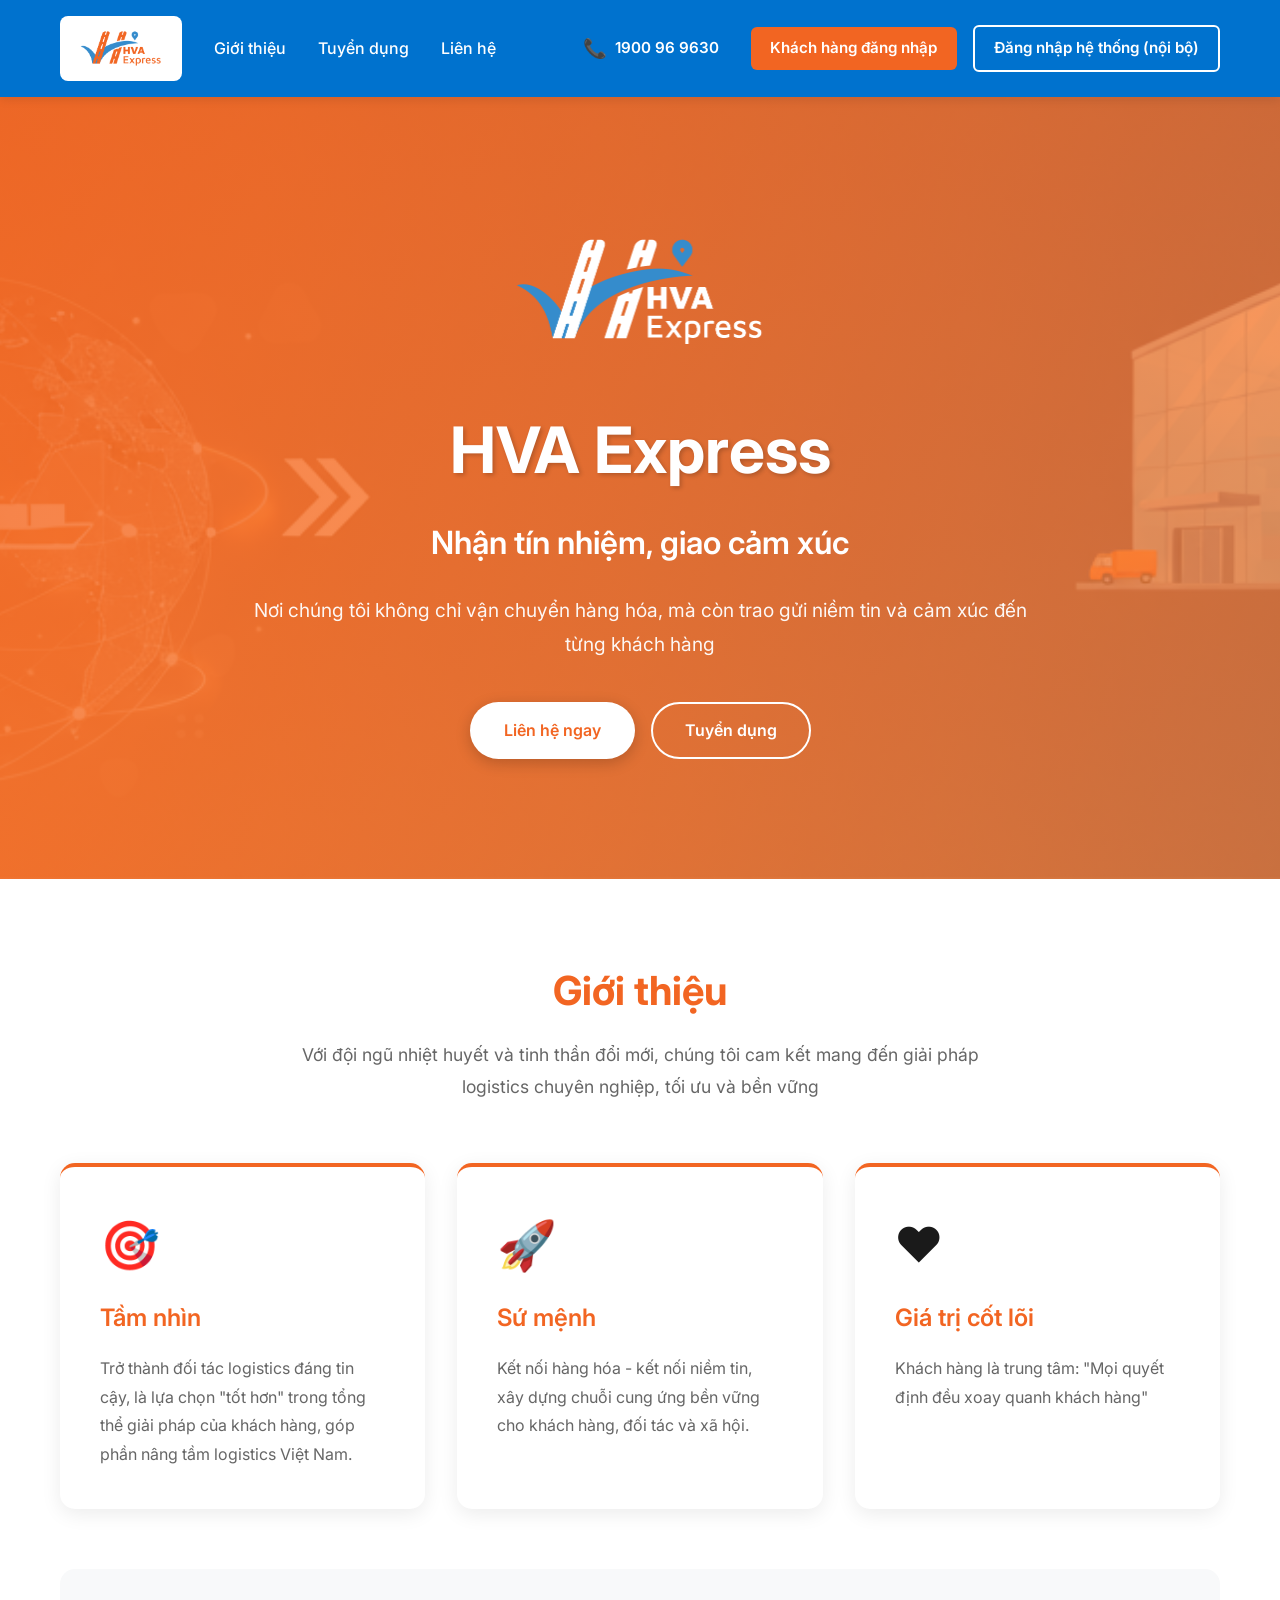
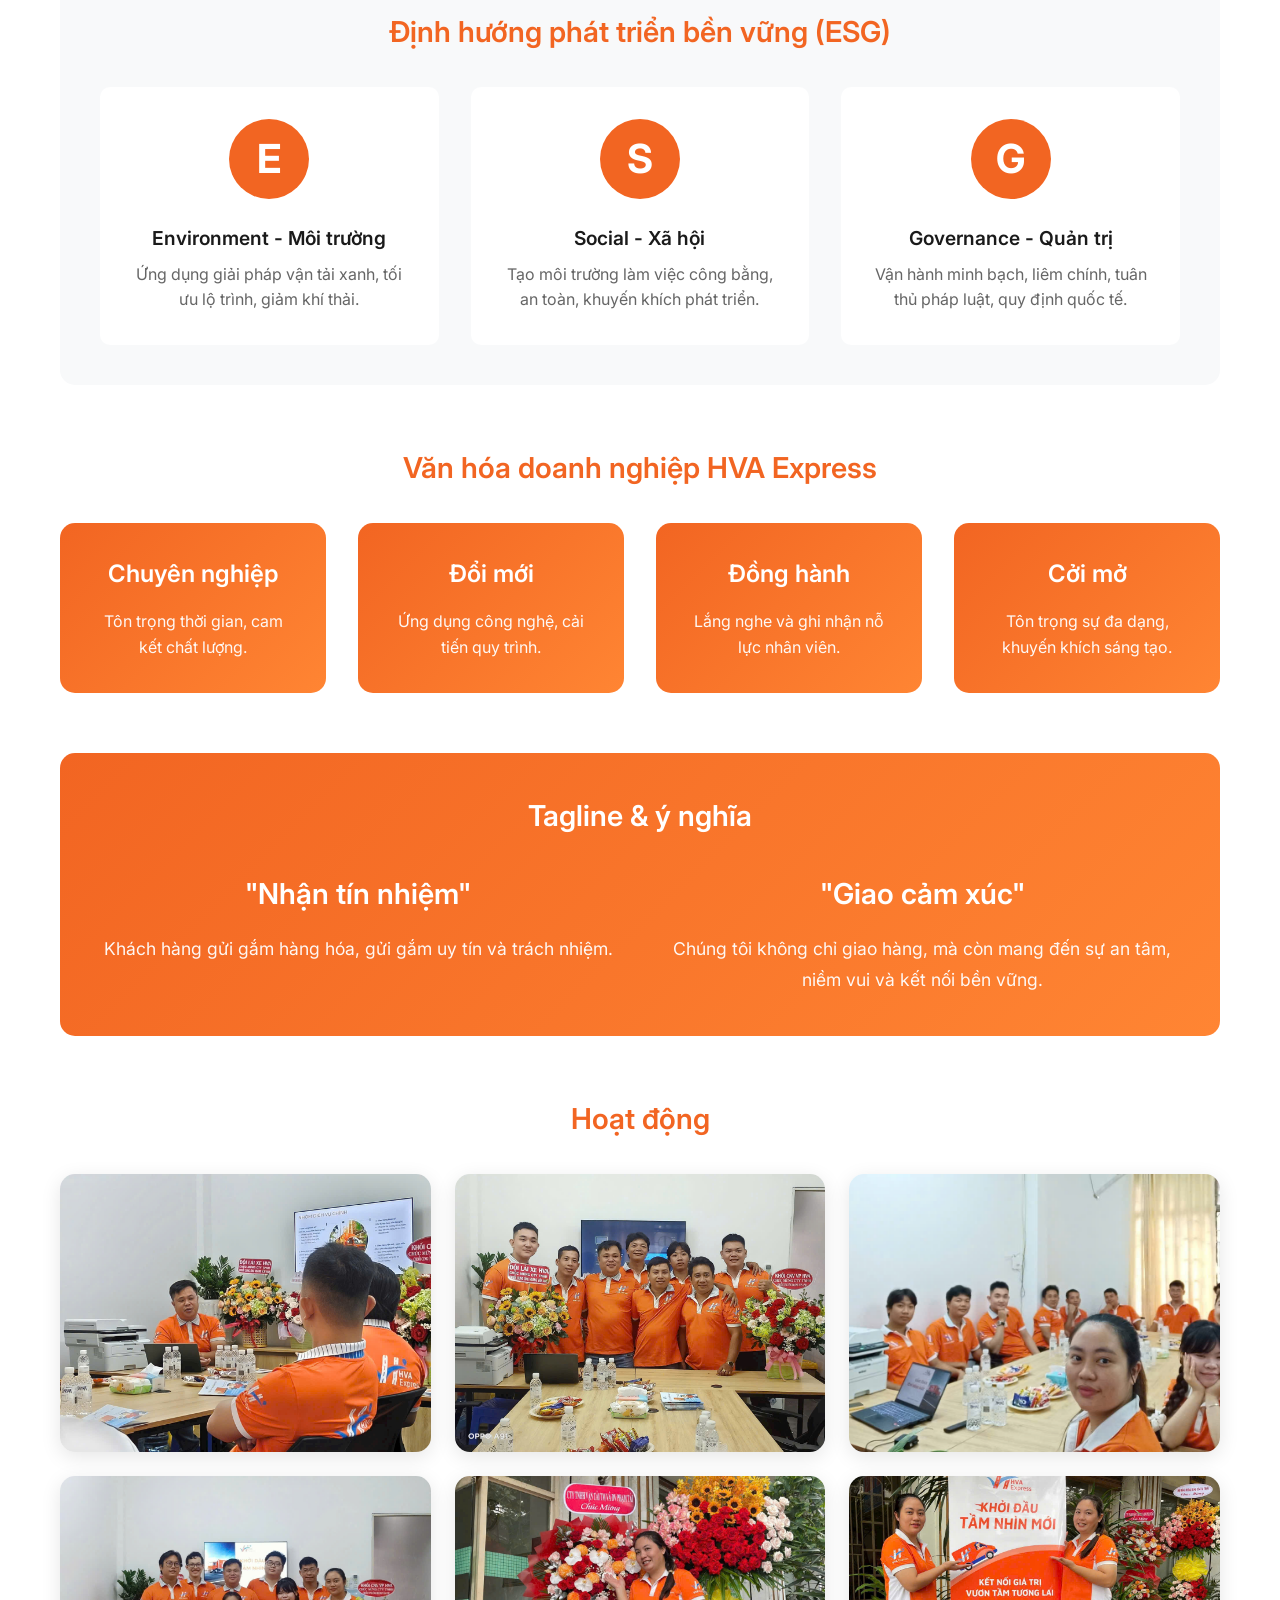
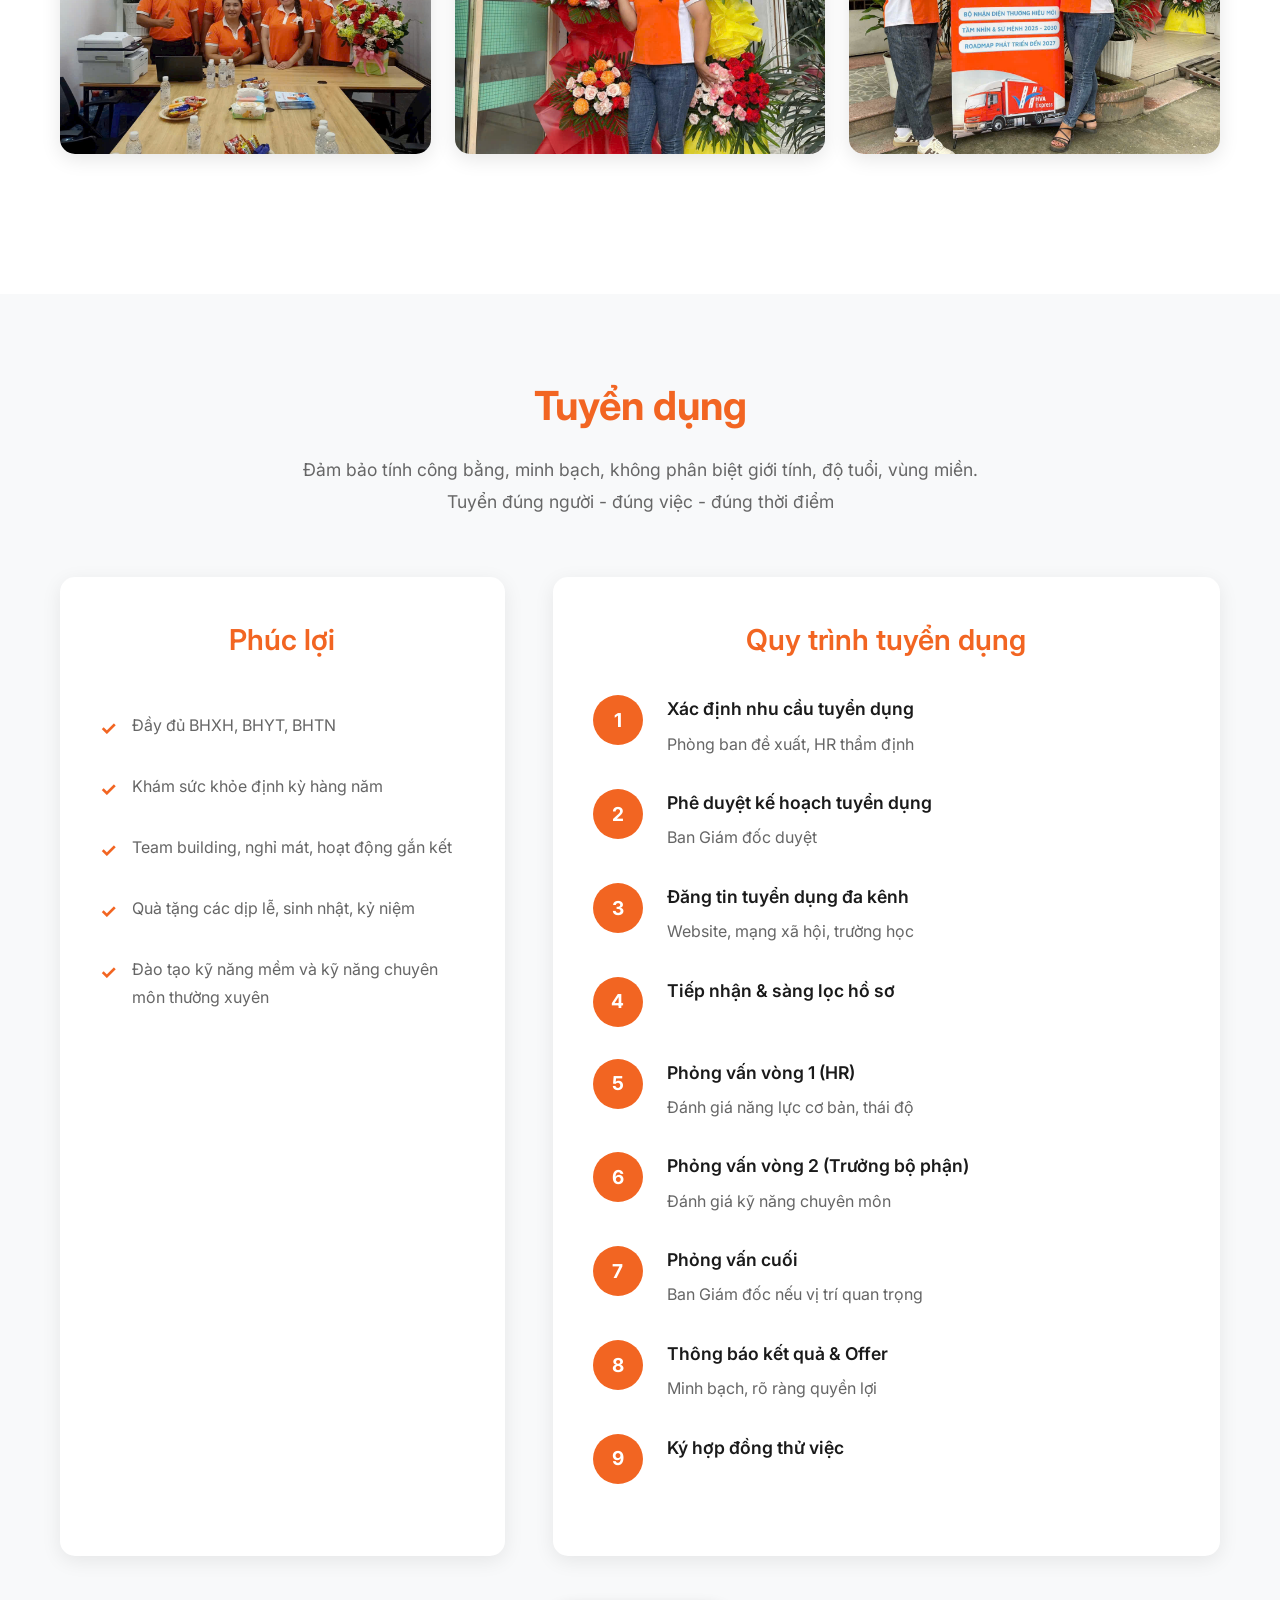
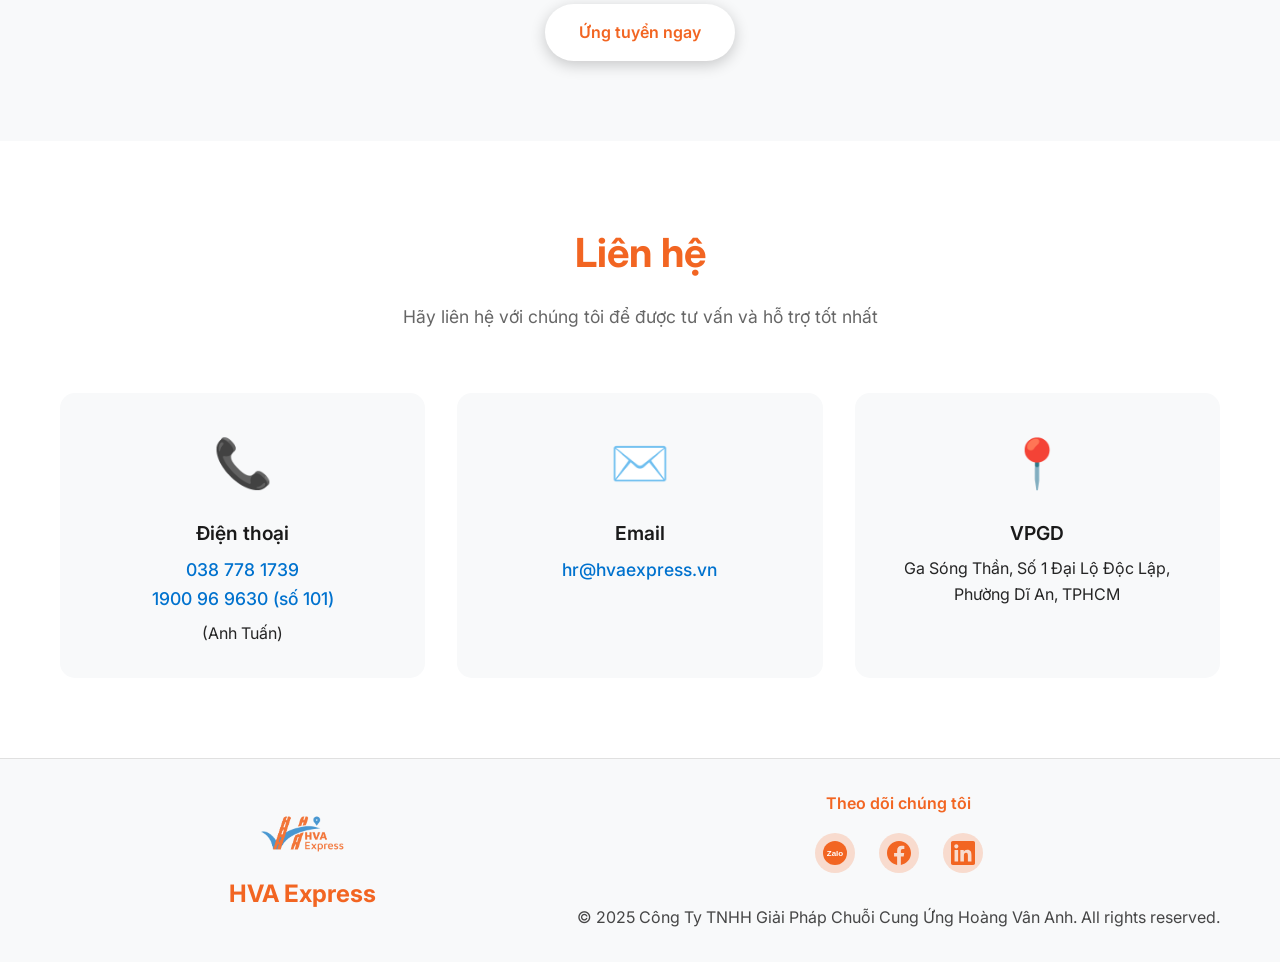
==== index.html @ db5b8dc3 "update" ====
<!doctype html>
<html lang="vi">
  <head>
    <meta charset="UTF-8" />
    <meta name="viewport" content="width=device-width, initial-scale=1.0" />
    <title>HVA Express - Nhận tín nhiệm, giao cảm xúc</title>
    <link rel="stylesheet" href="styles.css" />
    <link rel="preconnect" href="https://fonts.googleapis.com" />
    <link rel="preconnect" href="https://fonts.gstatic.com" crossorigin />
    <link
      href="https://fonts.googleapis.com/css2?family=Inter:wght@300;400;500;600;700&display=swap"
      rel="stylesheet"
    />
    <link rel="icon" href="favicon.ico" type="image/x-icon" />
  </head>
  <body>
    <!-- Navigation -->
    <nav class="navbar">
      <div class="container">
        <div class="nav-content">
          <div class="logo">
            <a href="#">
              <img src="logo.png" alt="HVA Express Logo" class="logo-img" />
            </a>
          </div>
          <ul class="nav-menu" id="navMenu">
            <li>
              <a href="#gioi-thieu" data-i18n="nav.introduction">Giới thiệu</a>
            </li>
            <li>
              <a href="#tuyen-dung" data-i18n="nav.recruitment">Tuyển dụng</a>
            </li>
            <li><a href="#lien-he" data-i18n="nav.contact">Liên hệ</a></li>
            <li class="nav-auth-divider"></li>
            <li class="nav-auth-item">
              <a
                href="https://kh.hoangvananh.vn/index_vl.php"
                class="nav-btn-login customer-login"
                target="_blank"
              >
                Khách hàng đăng nhập
              </a>
            </li>
            <li class="nav-auth-item">
              <a
                href="https://quanly.hoangvananh.vn/index_vl.php"
                class="nav-btn-login system-login"
                target="_blank"
              >
                Đăng nhập hệ thống (nội bộ)
              </a>
            </li>
          </ul>
          <div class="language-switcher">
            <button class="lang-btn" id="langBtn" aria-label="Language">
              <span class="lang-icon" id="langIcon">🇻🇳</span>
              <span class="lang-text" data-i18n="lang.current">VI</span>
            </button>
          </div>
          <div class="hotline-info">
            <span class="hotline-icon">📞</span>
            <a href="tel:1900969630" class="hotline-number">1900 96 9630</a>
          </div>
          <div class="auth-buttons">
            <a
              href="https://kh.hoangvananh.vn/index_vl.php"
              class="btn-login customer-login"
              target="_blank"
            >
              Khách hàng đăng nhập
            </a>
            <a
              href="https://quanly.hoangvananh.vn/index_vl.php"
              class="btn-login system-login"
              target="_blank"
            >
              Đăng nhập hệ thống (nội bộ)
            </a>
          </div>
          <button class="menu-toggle" id="menuToggle" aria-label="Toggle menu">
            <span></span>
            <span></span>
            <span></span>
          </button>
        </div>
      </div>
    </nav>

    <!-- Hero Section -->
    <section class="hero">
      <div class="container">
        <div class="hero-content">
          <div class="hero-logo">
            <img
              src="logo_white.png"
              alt="HVA Express Logo"
              class="hero-logo-img"
            />
          </div>
          <h1 class="hero-title" data-i18n="hero.title">HVA Express</h1>
          <p class="hero-tagline" data-i18n="hero.tagline">
            Nhận tín nhiệm, giao cảm xúc
          </p>
          <p class="hero-description" data-i18n="hero.description">
            Nơi chúng tôi không chỉ vận chuyển hàng hóa, mà còn trao gửi niềm
            tin và cảm xúc đến từng khách hàng
          </p>
          <div class="hero-cta">
            <a
              href="#lien-he"
              class="btn btn-primary"
              data-i18n="hero.ctaContact"
              >Liên hệ ngay</a
            >
            <a
              href="#tuyen-dung"
              class="btn btn-secondary"
              data-i18n="hero.ctaRecruitment"
              >Tuyển dụng</a
            >
          </div>
        </div>
      </div>
    </section>

    <!-- Introduction Section -->
    <section id="gioi-thieu" class="section intro-section">
      <div class="container">
        <div class="section-header">
          <h2 class="section-title" data-i18n="introduction.title">
            Giới thiệu
          </h2>
          <p class="section-subtitle" data-i18n="introduction.subtitle">
            Với đội ngũ nhiệt huyết và tinh thần đổi mới, chúng tôi cam kết mang
            đến giải pháp logistics chuyên nghiệp, tối ưu và bền vững
          </p>
        </div>

        <!-- Vision Mission Values -->
        <div class="cards-grid">
          <div class="card">
            <div class="card-icon">🎯</div>
            <h3 class="card-title" data-i18n="introduction.vision.title">
              Tầm nhìn
            </h3>
            <p class="card-text" data-i18n="introduction.vision.text">
              Trở thành đối tác logistics đáng tin cậy, là lựa chọn "tốt hơn"
              trong tổng thể giải pháp của khách hàng, góp phần nâng tầm
              logistics Việt Nam.
            </p>
          </div>
          <div class="card">
            <div class="card-icon">🚀</div>
            <h3 class="card-title" data-i18n="introduction.mission.title">
              Sứ mệnh
            </h3>
            <p class="card-text" data-i18n="introduction.mission.text">
              Kết nối hàng hóa - kết nối niềm tin, xây dựng chuỗi cung ứng bền
              vững cho khách hàng, đối tác và xã hội.
            </p>
          </div>
          <div class="card">
            <div class="card-icon">❤️</div>
            <h3 class="card-title" data-i18n="introduction.values.title">
              Giá trị cốt lõi
            </h3>
            <p class="card-text" data-i18n="introduction.values.text">
              Khách hàng là trung tâm: "Mọi quyết định đều xoay quanh khách
              hàng"
            </p>
          </div>
        </div>

        <!-- ESG Section -->
        <div class="esg-section">
          <h3 class="subsection-title" data-i18n="introduction.esg.title">
            Định hướng phát triển bền vững (ESG)
          </h3>
          <div class="esg-grid">
            <div class="esg-item">
              <div class="esg-letter">E</div>
              <h4 data-i18n="introduction.esg.environment.title">
                Environment - Môi trường
              </h4>
              <p data-i18n="introduction.esg.environment.text">
                Ứng dụng giải pháp vận tải xanh, tối ưu lộ trình, giảm khí thải.
              </p>
            </div>
            <div class="esg-item">
              <div class="esg-letter">S</div>
              <h4 data-i18n="introduction.esg.social.title">Social - Xã hội</h4>
              <p data-i18n="introduction.esg.social.text">
                Tạo môi trường làm việc công bằng, an toàn, khuyến khích phát
                triển.
              </p>
            </div>
            <div class="esg-item">
              <div class="esg-letter">G</div>
              <h4 data-i18n="introduction.esg.governance.title">
                Governance - Quản trị
              </h4>
              <p data-i18n="introduction.esg.governance.text">
                Vận hành minh bạch, liêm chính, tuân thủ pháp luật, quy định
                quốc tế.
              </p>
            </div>
          </div>
        </div>

        <!-- Corporate Culture -->
        <div class="culture-section">
          <h3 class="subsection-title" data-i18n="introduction.culture.title">
            Văn hóa doanh nghiệp HVA Express
          </h3>
          <div class="culture-grid">
            <div class="culture-item">
              <h4 data-i18n="introduction.culture.professional.title">
                Chuyên nghiệp
              </h4>
              <p data-i18n="introduction.culture.professional.text">
                Tôn trọng thời gian, cam kết chất lượng.
              </p>
            </div>
            <div class="culture-item">
              <h4 data-i18n="introduction.culture.innovation.title">Đổi mới</h4>
              <p data-i18n="introduction.culture.innovation.text">
                Ứng dụng công nghệ, cải tiến quy trình.
              </p>
            </div>
            <div class="culture-item">
              <h4 data-i18n="introduction.culture.partnership.title">
                Đồng hành
              </h4>
              <p data-i18n="introduction.culture.partnership.text">
                Lắng nghe và ghi nhận nỗ lực nhân viên.
              </p>
            </div>
            <div class="culture-item">
              <h4 data-i18n="introduction.culture.openness.title">Cởi mở</h4>
              <p data-i18n="introduction.culture.openness.text">
                Tôn trọng sự đa dạng, khuyến khích sáng tạo.
              </p>
            </div>
          </div>
        </div>

        <!-- Tagline Meaning -->
        <div class="tagline-section">
          <h3 class="subsection-title" data-i18n="introduction.tagline.title">
            Tagline & ý nghĩa
          </h3>
          <div class="tagline-content">
            <div class="tagline-item">
              <h4 data-i18n="introduction.tagline.trust.heading">
                "Nhận tín nhiệm"
              </h4>
              <p data-i18n="introduction.tagline.trust.text">
                Khách hàng gửi gắm hàng hóa, gửi gắm uy tín và trách nhiệm.
              </p>
            </div>
            <div class="tagline-item">
              <h4 data-i18n="introduction.tagline.emotion.heading">
                "Giao cảm xúc"
              </h4>
              <p data-i18n="introduction.tagline.emotion.text">
                Chúng tôi không chỉ giao hàng, mà còn mang đến sự an tâm, niềm
                vui và kết nối bền vững.
              </p>
            </div>
          </div>
        </div>

        <!-- Gallery Section -->
        <div class="gallery-section">
          <h3 class="subsection-title" data-i18n="introduction.gallery.title">
            Hoạt động
          </h3>
          <div class="gallery-grid">
            <div class="gallery-item">
              <img
                src="gal/1.jpg"
                alt="HVA Express Gallery 1"
                class="gallery-img"
              />
              <div class="gallery-overlay">
                <!-- <p>Hoạt động vận chuyển</p> -->
              </div>
            </div>
            <div class="gallery-item">
              <img
                src="gal/2.jpg"
                alt="HVA Express Gallery 2"
                class="gallery-img"
              />
              <div class="gallery-overlay">
                <!-- <p>Đội ngũ chuyên nghiệp</p> -->
              </div>
            </div>
            <div class="gallery-item">
              <img
                src="gal/3.jpg"
                alt="HVA Express Gallery 3"
                class="gallery-img"
              />
              <div class="gallery-overlay">
                <!-- <p>Kho bãi hiện đại</p> -->
              </div>
            </div>
            <div class="gallery-item">
              <img
                src="gal/4.jpg"
                alt="HVA Express Gallery 4"
                class="gallery-img"
              />
              <div class="gallery-overlay">
                <!-- <p>Dịch vụ logistics</p> -->
              </div>
            </div>
            <div class="gallery-item">
              <img
                src="gal/5.jpg"
                alt="HVA Express Gallery 5"
                class="gallery-img"
              />
              <div class="gallery-overlay">
                <!-- <p>Vận tải hàng hóa</p> -->
              </div>
            </div>
            <div class="gallery-item">
              <img
                src="gal/6.jpg"
                alt="HVA Express Gallery 6"
                class="gallery-img"
              />
              <div class="gallery-overlay">
                <!-- <p>Hoạt động gắn kết</p> -->
              </div>
            </div>
          </div>
        </div>
      </div>
    </section>

    <!-- Recruitment Section -->
    <section id="tuyen-dung" class="section recruitment-section">
      <div class="container">
        <div class="section-header">
          <h2 class="section-title" data-i18n="recruitment.title">
            Tuyển dụng
          </h2>
          <p class="section-subtitle" data-i18n="recruitment.subtitle">
            Đảm bảo tính công bằng, minh bạch, không phân biệt giới tính, độ
            tuổi, vùng miền. Tuyển đúng người - đúng việc - đúng thời điểm
          </p>
        </div>

        <div class="recruitment-content">
          <div class="recruitment-benefits">
            <h3 class="subsection-title" data-i18n="recruitment.benefits.title">
              Phúc lợi
            </h3>
            <ul class="benefits-list">
              <li data-i18n="recruitment.benefits.list.0">
                Đầy đủ BHXH, BHYT, BHTN
              </li>
              <li data-i18n="recruitment.benefits.list.1">
                Khám sức khỏe định kỳ hàng năm
              </li>
              <li data-i18n="recruitment.benefits.list.2">
                Team building, nghỉ mát, hoạt động gắn kết
              </li>
              <li data-i18n="recruitment.benefits.list.3">
                Quà tặng các dịp lễ, sinh nhật, kỷ niệm
              </li>
              <li data-i18n="recruitment.benefits.list.4">
                Đào tạo kỹ năng mềm và kỹ năng chuyên môn thường xuyên
              </li>
            </ul>
          </div>

          <div class="recruitment-process">
            <h3 class="subsection-title" data-i18n="recruitment.process.title">
              Quy trình tuyển dụng
            </h3>
            <div class="process-steps">
              <div class="process-step">
                <div class="step-number">1</div>
                <div class="step-content">
                  <h4 data-i18n="recruitment.process.steps.0.title">
                    Xác định nhu cầu tuyển dụng
                  </h4>
                  <p data-i18n="recruitment.process.steps.0.desc">
                    Phòng ban đề xuất, HR thẩm định
                  </p>
                </div>
              </div>
              <div class="process-step">
                <div class="step-number">2</div>
                <div class="step-content">
                  <h4 data-i18n="recruitment.process.steps.1.title">
                    Phê duyệt kế hoạch tuyển dụng
                  </h4>
                  <p data-i18n="recruitment.process.steps.1.desc">
                    Ban Giám đốc duyệt
                  </p>
                </div>
              </div>
              <div class="process-step">
                <div class="step-number">3</div>
                <div class="step-content">
                  <h4 data-i18n="recruitment.process.steps.2.title">
                    Đăng tin tuyển dụng đa kênh
                  </h4>
                  <p data-i18n="recruitment.process.steps.2.desc">
                    Website, mạng xã hội, trường học
                  </p>
                </div>
              </div>
              <div class="process-step">
                <div class="step-number">4</div>
                <div class="step-content">
                  <h4 data-i18n="recruitment.process.steps.3.title">
                    Tiếp nhận & sàng lọc hồ sơ
                  </h4>
                </div>
              </div>
              <div class="process-step">
                <div class="step-number">5</div>
                <div class="step-content">
                  <h4 data-i18n="recruitment.process.steps.4.title">
                    Phỏng vấn vòng 1 (HR)
                  </h4>
                  <p data-i18n="recruitment.process.steps.4.desc">
                    Đánh giá năng lực cơ bản, thái độ
                  </p>
                </div>
              </div>
              <div class="process-step">
                <div class="step-number">6</div>
                <div class="step-content">
                  <h4 data-i18n="recruitment.process.steps.5.title">
                    Phỏng vấn vòng 2 (Trưởng bộ phận)
                  </h4>
                  <p data-i18n="recruitment.process.steps.5.desc">
                    Đánh giá kỹ năng chuyên môn
                  </p>
                </div>
              </div>
              <div class="process-step">
                <div class="step-number">7</div>
                <div class="step-content">
                  <h4 data-i18n="recruitment.process.steps.6.title">
                    Phỏng vấn cuối
                  </h4>
                  <p data-i18n="recruitment.process.steps.6.desc">
                    Ban Giám đốc nếu vị trí quan trọng
                  </p>
                </div>
              </div>
              <div class="process-step">
                <div class="step-number">8</div>
                <div class="step-content">
                  <h4 data-i18n="recruitment.process.steps.7.title">
                    Thông báo kết quả & Offer
                  </h4>
                  <p data-i18n="recruitment.process.steps.7.desc">
                    Minh bạch, rõ ràng quyền lợi
                  </p>
                </div>
              </div>
              <div class="process-step">
                <div class="step-number">9</div>
                <div class="step-content">
                  <h4 data-i18n="recruitment.process.steps.8.title">
                    Ký hợp đồng thử việc
                  </h4>
                </div>
              </div>
            </div>
          </div>
        </div>

        <div class="recruitment-cta">
          <a href="#lien-he" class="btn btn-primary" data-i18n="recruitment.cta"
            >Ứng tuyển ngay</a
          >
        </div>
      </div>
    </section>

    <!-- Contact Section -->
    <section id="lien-he" class="section contact-section">
      <div class="container">
        <div class="section-header">
          <h2 class="section-title" data-i18n="contact.title">Liên hệ</h2>
          <p class="section-subtitle" data-i18n="contact.subtitle">
            Hãy liên hệ với chúng tôi để được tư vấn và hỗ trợ tốt nhất
          </p>
        </div>

        <div class="contact-content">
          <div class="contact-info">
            <div class="contact-item">
              <div class="contact-icon">📞</div>
              <div class="contact-details">
                <h4 data-i18n="contact.phone.label">Điện thoại</h4>
                <a href="tel:0335808279" data-i18n="contact.phone.number"
                  >038 778 1739</a
                >
                <br />
                <a href="tel:1900969630" class="hotline-link"
                  >1900 96 9630 (số 101)</a
                >
                <p data-i18n="contact.phone.contact">(Anh Tuấn)</p>
              </div>
            </div>
            <div class="contact-item">
              <div class="contact-icon">✉️</div>
              <div class="contact-details">
                <h4 data-i18n="contact.email.label">Email</h4>
                <a
                  href="mailto:hr@hvaexpress.vn"
                  data-i18n="contact.email.address"
                  >hr@hvaexpress.vn</a
                >
              </div>
            </div>
            <div class="contact-item">
              <div class="contact-icon">📍</div>
              <div class="contact-details">
                <h4 data-i18n="contact.address.label">Địa chỉ</h4>
                <p data-i18n="contact.address.text">
                  Ga Sóng Thần, Số 1 Đại Lộ Độc Lập,<br />Phường Dĩ An, TPHCM
                </p>
              </div>
            </div>
          </div>
        </div>
      </div>
    </section>

    <!-- Footer -->
    <footer class="footer">
      <div class="container">
        <div class="footer-content">
          <div class="footer-logo">
            <img
              src="logo.png"
              alt="HVA Express Logo"
              class="footer-logo-img"
            />
            <h3>HVA Express</h3>
          </div>
          <div class="footer-social">
            <h4 data-i18n="footer.followUs">Follow Us</h4>
            <div class="social-links">
              <a
                href="https://zalo.me/105372179891841635"
                target="_blank"
                rel="noopener noreferrer"
                aria-label="Zalo"
                class="social-link"
              >
                <svg
                  width="24"
                  height="24"
                  viewBox="0 0 24 24"
                  fill="currentColor"
                >
                  <circle cx="12" cy="12" r="12" fill="currentColor" />
                  <text
                    x="12"
                    y="15"
                    font-size="8"
                    font-weight="bold"
                    text-anchor="middle"
                    fill="white"
                    font-family="Arial"
                  >
                    Zalo
                  </text>
                </svg>
              </a>
              <a
                href="https://www.facebook.com/HVAexpress"
                target="_blank"
                rel="noopener noreferrer"
                aria-label="Facebook"
                class="social-link"
              >
                <svg
                  width="24"
                  height="24"
                  viewBox="0 0 24 24"
                  fill="currentColor"
                >
                  <path
                    d="M24 12.073c0-6.627-5.373-12-12-12s-12 5.373-12 12c0 5.99 4.388 10.954 10.125 11.854v-8.385H7.078v-3.47h3.047V9.43c0-3.007 1.792-4.669 4.533-4.669 1.312 0 2.686.235 2.686.235v2.953H15.83c-1.491 0-1.956.925-1.956 1.874v2.25h3.328l-.532 3.47h-2.796v8.385C19.612 23.027 24 18.062 24 12.073z"
                  />
                </svg>
              </a>
              <a
                href="https://www.linkedin.com/in/quang-vu-pham-8b26419b/"
                target="_blank"
                rel="noopener noreferrer"
                aria-label="LinkedIn"
                class="social-link"
              >
                <svg
                  width="24"
                  height="24"
                  viewBox="0 0 24 24"
                  fill="currentColor"
                >
                  <path
                    d="M20.447 20.452h-3.554v-5.569c0-1.328-.027-3.037-1.852-3.037-1.853 0-2.136 1.445-2.136 2.939v5.667H9.351V9h3.414v1.561h.046c.477-.9 1.637-1.85 3.37-1.85 3.601 0 4.267 2.37 4.267 5.455v6.286zM5.337 7.433c-1.144 0-2.063-.926-2.063-2.065 0-1.138.92-2.063 2.063-2.063 1.14 0 2.064.925 2.064 2.063 0 1.139-.925 2.065-2.064 2.065zm1.782 13.019H3.555V9h3.564v11.452zM22.225 0H1.771C.792 0 0 .774 0 1.729v20.542C0 23.227.792 24 1.771 24h20.451C23.2 24 24 23.227 24 22.271V1.729C24 .774 23.2 0 22.225 0z"
                  />
                </svg>
              </a>
            </div>
          </div>
          <div class="footer-info">
            <p data-i18n="footer.copyright">
              &copy; 2025 Công Ty TNHH Giải Pháp Chuỗi Cung Ứng Hoàng Vân Anh.
              All rights reserved.
            </p>
          </div>
        </div>
      </div>
    </footer>

    <script src="translations.js"></script>
    <script src="script.js"></script>
  </body>
</html>
---- styles.css ----
/* Reset and Base Styles */
* {
  margin: 0;
  padding: 0;
  box-sizing: border-box;
}

:root {
  --primary-color: #f26522;
  --secondary-color: #0072ce;
  --white: #ffffff;
  --text-dark: #1a1a1a;
  --text-light: #666666;
  --bg-light: #f8f9fa;
  --border-color: #e0e0e0;
}

body {
  font-family:
    "Inter",
    -apple-system,
    BlinkMacSystemFont,
    "Segoe UI",
    Roboto,
    sans-serif;
  line-height: 1.6;
  color: var(--text-dark);
  overflow-x: hidden;
}

.container {
  max-width: 1200px;
  margin: 0 auto;
  padding: 0 20px;
}

/* Navigation */
.navbar {
  background: var(--secondary-color);
  box-shadow: 0 2px 10px rgba(0, 0, 0, 0.1);
  position: sticky;
  top: 0;
  z-index: 1000;
  padding: 1rem 0;
}

.nav-content {
  display: flex;
  justify-content: space-between;
  align-items: center;
  gap: 2rem;
}

.logo {
  display: flex;
  align-items: center;
}

.logo a {
  text-decoration: none;
  display: flex;
  align-items: center;
}

.logo-img {
  height: 65px;
  width: auto;
  transition: transform 0.3s;
  background: var(--white);
  padding: 8px 12px;
  border-radius: 8px;
}

.logo-img:hover {
  transform: scale(1.05);
}

.nav-menu {
  display: flex;
  list-style: none;
  gap: 2rem;
  flex: 1;
}

.nav-menu a {
  text-decoration: none;
  color: var(--white);
  font-weight: 500;
  transition: color 0.3s;
  position: relative;
}

.nav-menu a:hover {
  color: var(--primary-color);
}

.nav-menu a::after {
  content: "";
  position: absolute;
  bottom: -5px;
  left: 0;
  width: 0;
  height: 2px;
  background: var(--primary-color);
  transition: width 0.3s;
}

.nav-menu a:hover::after {
  width: 100%;
}

/* Language Switcher */
.language-switcher {
  display: none;
  align-items: center;
  order: 999;
  margin-left: auto;
}

/* Hotline Info */
.hotline-info {
  display: flex;
  align-items: center;
  gap: 0.5rem;
  margin-left: 2rem;
}

.hotline-icon {
  font-size: 1.2rem;
}

.hotline-number {
  text-decoration: none;
  color: var(--white);
  font-weight: 600;
  font-size: 0.95rem;
  transition: color 0.3s ease;
}

.hotline-number:hover {
  color: var(--primary-color);
}

.lang-btn {
  display: flex;
  align-items: center;
  justify-content: center;
  gap: 0;
  padding: 0.5rem;
  background: rgba(255, 255, 255, 0.2);
  border: 2px solid var(--white);
  border-radius: 50%;
  cursor: pointer;
  font-weight: 600;
  color: var(--white);
  transition: all 0.3s ease;
  width: 40px;
  height: 40px;
}

.lang-btn:hover {
  background: var(--white);
  color: var(--secondary-color);
  transform: scale(1.1);
}

.lang-icon {
  font-size: 1.2rem;
}

.lang-text {
  display: none;
}

/* Nav Auth Items (Mobile Only) */
.nav-auth-divider,
.nav-auth-item {
  display: none;
}

/* Auth Buttons */
.auth-buttons {
  display: flex;
  align-items: center;
  gap: 1rem;
}

.btn-login {
  display: inline-block;
  padding: 0.6rem 1.2rem;
  border-radius: 6px;
  text-decoration: none;
  font-weight: 600;
  font-size: 0.95rem;
  transition: all 0.3s ease;
  cursor: pointer;
  border: none;
}

.customer-login {
  background: var(--primary-color);
  color: var(--white);
}

.customer-login:hover {
  background: #ff7935;
  transform: translateY(-2px);
  box-shadow: 0 4px 12px rgba(242, 101, 34, 0.3);
}

.system-login {
  background: transparent;
  color: var(--white);
  border: 2px solid var(--white);
}

.system-login:hover {
  background: var(--white);
  color: var(--secondary-color);
  transform: translateY(-2px);
}

.menu-toggle {
  display: none;
  flex-direction: column;
  background: none;
  border: none;
  cursor: pointer;
  gap: 5px;
}

.menu-toggle span {
  width: 25px;
  height: 3px;
  background: var(--white);
  transition: all 0.3s;
}

/* Hero Section */
.hero {
  background: linear-gradient(135deg, var(--primary-color) 0%, #ff8533 100%);
  background-image: url("hero-banner.jpg");
  background-size: cover;
  background-position: center;
  background-repeat: no-repeat;
  color: var(--white);
  padding: 120px 0;
  text-align: center;
  position: relative;
  overflow: hidden;
  min-height: 600px;
  display: flex;
  align-items: center;
}

.hero::before {
  content: "";
  position: absolute;
  top: 0;
  left: 0;
  right: 0;
  bottom: 0;
  background: linear-gradient(
    135deg,
    rgba(242, 101, 34, 0.85) 0%,
    rgba(255, 133, 51, 0.75) 100%
  );
  z-index: 0;
}

.hero-content {
  position: relative;
  z-index: 1;
  max-width: 800px;
  margin: 0 auto;
  width: 100%;
}

.hero-logo {
  margin-bottom: 2rem;
  display: flex;
  justify-content: center;
  animation: fadeInUp 0.8s ease-out;
}

.hero-logo-img {
  height: 150px;
  width: auto;
}

.hero-title {
  font-size: 4rem;
  font-weight: 700;
  margin-bottom: 1rem;
  text-shadow: 2px 2px 4px rgba(0, 0, 0, 0.2);
}

.hero-tagline {
  font-size: 2rem;
  font-weight: 600;
  margin-bottom: 1.5rem;
  color: var(--white);
}

.hero-description {
  font-size: 1.2rem;
  margin-bottom: 2.5rem;
  opacity: 0.95;
  line-height: 1.8;
}

.hero-cta {
  display: flex;
  gap: 1rem;
  justify-content: center;
  flex-wrap: wrap;
}

/* Buttons */
.btn {
  display: inline-block;
  padding: 14px 32px;
  text-decoration: none;
  border-radius: 50px;
  font-weight: 600;
  transition: all 0.3s;
  font-size: 1rem;
  border: 2px solid transparent;
  cursor: pointer;
}

.btn-primary {
  background: var(--white);
  color: var(--primary-color);
  box-shadow: 0 4px 15px rgba(0, 0, 0, 0.2);
}

.btn-primary:hover {
  transform: translateY(-2px);
  box-shadow: 0 6px 20px rgba(0, 0, 0, 0.3);
}

.btn-secondary {
  background: transparent;
  color: var(--white);
  border: 2px solid var(--white);
}

.btn-secondary:hover {
  background: var(--white);
  color: var(--primary-color);
}

/* Section Styles */
.section {
  padding: 80px 0;
}

.section-header {
  text-align: center;
  margin-bottom: 60px;
}

.section-title {
  font-size: 2.5rem;
  font-weight: 700;
  color: var(--primary-color);
  margin-bottom: 1rem;
}

.section-subtitle {
  font-size: 1.1rem;
  color: var(--text-light);
  max-width: 700px;
  margin: 0 auto;
  line-height: 1.8;
}

/* Cards Grid */
.cards-grid {
  display: grid;
  grid-template-columns: repeat(auto-fit, minmax(300px, 1fr));
  gap: 2rem;
  margin-bottom: 60px;
}

.card {
  background: var(--white);
  padding: 2.5rem;
  border-radius: 15px;
  box-shadow: 0 5px 20px rgba(0, 0, 0, 0.08);
  transition:
    transform 0.3s,
    box-shadow 0.3s;
  border-top: 4px solid var(--primary-color);
}

.card:hover {
  transform: translateY(-5px);
  box-shadow: 0 10px 30px rgba(242, 101, 34, 0.2);
}

.card-icon {
  font-size: 3rem;
  margin-bottom: 1rem;
}

.card-title {
  font-size: 1.5rem;
  font-weight: 600;
  color: var(--primary-color);
  margin-bottom: 1rem;
}

.card-text {
  color: var(--text-light);
  line-height: 1.8;
}

/* ESG Section */
.esg-section {
  margin: 60px 0;
  padding: 40px;
  background: var(--bg-light);
  border-radius: 15px;
}

.subsection-title {
  font-size: 1.8rem;
  font-weight: 600;
  color: var(--primary-color);
  margin-bottom: 2rem;
  text-align: center;
}

.esg-grid {
  display: grid;
  grid-template-columns: repeat(auto-fit, minmax(250px, 1fr));
  gap: 2rem;
}

.esg-item {
  text-align: center;
  padding: 2rem;
  background: var(--white);
  border-radius: 10px;
  transition: transform 0.3s;
}

.esg-item:hover {
  transform: translateY(-5px);
}

.esg-letter {
  width: 80px;
  height: 80px;
  background: var(--primary-color);
  color: var(--white);
  border-radius: 50%;
  display: flex;
  align-items: center;
  justify-content: center;
  font-size: 2.5rem;
  font-weight: 700;
  margin: 0 auto 1.5rem;
}

.esg-item h4 {
  font-size: 1.2rem;
  font-weight: 600;
  color: var(--text-dark);
  margin-bottom: 0.5rem;
}

.esg-item p {
  color: var(--text-light);
  line-height: 1.6;
}

/* Culture Section */
.culture-section {
  margin: 60px 0;
}

.culture-grid {
  display: grid;
  grid-template-columns: repeat(auto-fit, minmax(250px, 1fr));
  gap: 2rem;
}

.culture-item {
  padding: 2rem;
  background: linear-gradient(135deg, var(--primary-color) 0%, #ff8533 100%);
  color: var(--white);
  border-radius: 15px;
  text-align: center;
  transition: transform 0.3s;
}

.culture-item:hover {
  transform: translateY(-5px);
}

.culture-item h4 {
  font-size: 1.5rem;
  font-weight: 600;
  margin-bottom: 1rem;
}

.culture-item p {
  opacity: 0.95;
  line-height: 1.6;
}

/* Gallery Section */
.gallery-section {
  margin: 60px 0;
}

.gallery-grid {
  display: grid;
  grid-template-columns: repeat(3, 1fr);
  gap: 1.5rem;
  margin-top: 2rem;
}

.gallery-item {
  position: relative;
  overflow: hidden;
  border-radius: 15px;
  box-shadow: 0 5px 20px rgba(0, 0, 0, 0.1);
  cursor: pointer;
  transition:
    transform 0.3s,
    box-shadow 0.3s;
  aspect-ratio: 4/3;
}

.gallery-item:hover {
  transform: translateY(-5px);
  box-shadow: 0 10px 30px rgba(242, 101, 34, 0.3);
}

.gallery-img {
  width: 100%;
  height: 100%;
  object-fit: cover;
  transition: transform 0.3s;
}

.gallery-item:hover .gallery-img {
  transform: scale(1.1);
}

.gallery-overlay {
  position: absolute;
  bottom: 0;
  left: 0;
  right: 0;
  background: linear-gradient(to top, rgba(242, 101, 34, 0.95), transparent);
  color: var(--white);
  padding: 1.5rem;
  transform: translateY(100%);
  transition: transform 0.3s;
}

.gallery-item:hover .gallery-overlay {
  transform: translateY(0);
}

.gallery-overlay p {
  font-size: 1rem;
  font-weight: 600;
  margin: 0;
}

/* Tagline Section */
.tagline-section {
  margin: 60px 0;
  padding: 40px;
  background: linear-gradient(135deg, var(--primary-color) 0%, #ff8533 100%);
  border-radius: 15px;
  color: var(--white);
}

.tagline-section .subsection-title {
  color: var(--white);
}

.tagline-content {
  display: grid;
  grid-template-columns: repeat(auto-fit, minmax(300px, 1fr));
  gap: 3rem;
  margin-top: 2rem;
}

.tagline-item {
  text-align: center;
}

.tagline-item h4 {
  font-size: 1.8rem;
  font-weight: 600;
  margin-bottom: 1rem;
  color: var(--white);
}

.tagline-item p {
  font-size: 1.1rem;
  opacity: 0.95;
  line-height: 1.8;
}

/* Recruitment Section */
.recruitment-section {
  background: var(--bg-light);
}

.recruitment-content {
  display: grid;
  grid-template-columns: 1fr 1.5fr;
  gap: 3rem;
  margin-bottom: 3rem;
}

.recruitment-benefits {
  background: var(--white);
  padding: 2.5rem;
  border-radius: 15px;
  box-shadow: 0 5px 20px rgba(0, 0, 0, 0.08);
}

.benefits-list {
  list-style: none;
  margin-top: 1.5rem;
}

.benefits-list li {
  padding: 1rem 0;
  padding-left: 2rem;
  position: relative;
  color: var(--text-light);
  line-height: 1.8;
}

.benefits-list li::before {
  content: "✓";
  position: absolute;
  left: 0;
  color: var(--primary-color);
  font-weight: 700;
  font-size: 1.2rem;
}

.recruitment-process {
  background: var(--white);
  padding: 2.5rem;
  border-radius: 15px;
  box-shadow: 0 5px 20px rgba(0, 0, 0, 0.08);
}

.process-steps {
  margin-top: 1.5rem;
}

.process-step {
  display: flex;
  gap: 1.5rem;
  margin-bottom: 2rem;
  align-items: flex-start;
}

.step-number {
  width: 50px;
  height: 50px;
  background: var(--primary-color);
  color: var(--white);
  border-radius: 50%;
  display: flex;
  align-items: center;
  justify-content: center;
  font-weight: 700;
  font-size: 1.2rem;
  flex-shrink: 0;
}

.step-content h4 {
  font-size: 1.1rem;
  font-weight: 600;
  color: var(--text-dark);
  margin-bottom: 0.5rem;
}

.step-content p {
  color: var(--text-light);
  line-height: 1.6;
}

.recruitment-cta {
  text-align: center;
  margin-top: 3rem;
}

/* Contact Section */
.contact-section {
  background: var(--white);
  color: var(--text-dark);
}

.contact-content {
  max-width: 1200px;
  margin: 0 auto;
}

.contact-info {
  display: grid;
  grid-template-columns: repeat(3, 1fr);
  gap: 2rem;
}

.contact-item {
  display: flex;
  flex-direction: column;
  align-items: center;
  text-align: center;
  background: var(--bg-light);
  padding: 2rem;
  border-radius: 15px;
  transition: transform 0.3s;
}

.contact-item:hover {
  transform: translateY(-5px);
  background: #e8f0f7;
}

.contact-icon {
  font-size: 3rem;
  flex-shrink: 0;
  margin-bottom: 1rem;
}

.contact-details h4 {
  font-size: 1.2rem;
  font-weight: 600;
  margin-bottom: 0.5rem;
}

.contact-details a {
  color: var(--secondary-color);
  text-decoration: none;
  font-size: 1.1rem;
  font-weight: 500;
  transition: opacity 0.3s;
}

.contact-details a:hover {
  opacity: 0.8;
  text-decoration: underline;
}

.contact-details p {
  margin-top: 0.5rem;
  opacity: 0.95;
  line-height: 1.6;
}

/* Footer */
.footer {
  background: var(--bg-light);
  color: var(--text-dark);
  padding: 2rem 0;
  text-align: center;
  border-top: 1px solid var(--border-color);
}

.footer-content {
  display: grid;
  grid-template-columns: 1fr 1fr;
  grid-template-rows: auto auto;
  gap: 2rem;
  align-items: start;
}

.footer-logo {
  grid-row: 1 / 3;
}

.footer-social {
  grid-column: 2;
  grid-row: 1;
}

.footer-info {
  grid-column: 2;
  grid-row: 2;
  flex-basis: auto;
}

.footer-logo {
  display: flex;
  flex-direction: column;
  align-items: center;
  justify-content: center;
  gap: 0.5rem;
  height: 100%;
}

.footer-logo-img {
  height: 50px;
  width: auto;
  margin-bottom: 0.5rem;
  opacity: 0.9;
}

.footer-logo h3 {
  color: var(--primary-color);
  font-size: 1.5rem;
  margin-bottom: 0;
}

.footer-logo p {
  opacity: 0.8;
}

.footer-info {
  opacity: 0.8;
  text-align: center;
  white-space: nowrap;
}

.footer-social {
  display: flex;
  flex-direction: column;
  align-items: center;
  gap: 1rem;
}

.footer-social h4 {
  color: var(--primary-color);
  font-size: 1rem;
  font-weight: 600;
  margin: 0;
}

.social-links {
  display: flex;
  gap: 1.5rem;
  justify-content: center;
}

.social-link {
  display: inline-flex;
  align-items: center;
  justify-content: center;
  width: 40px;
  height: 40px;
  background: rgba(242, 101, 34, 0.2);
  color: var(--primary-color);
  border-radius: 50%;
  transition: all 0.3s ease;
  text-decoration: none;
}

.social-link:hover {
  background: var(--primary-color);
  color: var(--white);
  transform: scale(1.1);
}

/* Responsive Design */
@media (max-width: 992px) {
  .gallery-grid {
    grid-template-columns: repeat(2, 1fr);
  }
}

@media (max-width: 768px) {
  .menu-toggle {
    display: flex;
  }

  .nav-content {
    gap: 1rem;
  }

  .nav-menu {
    position: fixed;
    left: -100%;
    top: 70px;
    flex-direction: column;
    background: var(--secondary-color);
    width: 100%;
    text-align: center;
    transition: left 0.3s;
    box-shadow: 0 10px 27px rgba(0, 0, 0, 0.05);
    padding: 2rem 0;
    gap: 0;
    flex: none;
  }

  .nav-menu.active {
    left: 0;
  }

  .nav-menu li {
    padding: 1rem 0;
  }

  .logo {
    display: none;
  }

  .logo-img {
    height: 40px;
  }

  .language-switcher {
    order: -1;
  }

  .hotline-info {
    display: none;
  }

  .lang-btn {
    padding: 0.4rem 0.8rem;
    font-size: 0.9rem;
  }

  .lang-text {
    min-width: 20px;
  }

  .auth-buttons {
    display: none;
  }

  .nav-auth-divider {
    height: 1px;
    background: rgba(255, 255, 255, 0.2);
    margin: 0.5rem 0 !important;
    padding: 0 !important;
    display: block;
  }

  .nav-auth-item {
    padding: 0.8rem 0 !important;
    display: block;
  }

  .nav-btn-login {
    display: inline-block;
    padding: 0.6rem 1.5rem;
    border-radius: 6px;
    text-decoration: none;
    font-weight: 600;
    font-size: 0.95rem;
    transition: all 0.3s ease;
    cursor: pointer;
    border: none;
  }

  .nav-btn-login.customer-login {
    background: var(--primary-color);
    color: var(--white);
  }

  .nav-btn-login.customer-login:hover {
    background: #ff7935;
  }

  .nav-btn-login.system-login {
    background: transparent;
    color: var(--white);
    border: 2px solid var(--white);
  }

  .nav-btn-login.system-login:hover {
    background: var(--white);
    color: var(--secondary-color);
  }

  .hero-logo-img {
    height: 80px;
    padding: 10px;
  }

  .hero {
    min-height: 500px;
    padding: 80px 0;
  }

  .hero-title {
    font-size: 2.5rem;
  }

  .hero-tagline {
    font-size: 1.5rem;
  }

  .hero-description {
    font-size: 1rem;
  }

  .section-title {
    font-size: 2rem;
  }

  .cards-grid,
  .esg-grid,
  .culture-grid,
  .tagline-content,
  .gallery-grid {
    grid-template-columns: 1fr;
  }

  .recruitment-content {
    grid-template-columns: 1fr;
  }

  .contact-info {
    grid-template-columns: 1fr;
  }

  .footer-content {
    grid-template-columns: 1fr;
  }

  .footer-logo {
    grid-row: 1;
    grid-column: 1;
    height: auto;
    margin-bottom: 1rem;
  }

  .footer-social {
    grid-column: 1;
    grid-row: 2;
  }

  .footer-info {
    grid-column: 1;
    grid-row: 3;
    white-space: normal;
  }

  .hero {
    padding: 80px 0;
  }

  .section {
    padding: 60px 0;
  }
}

@media (max-width: 480px) {
  .logo-img {
    height: 35px;
  }

  .hero-logo-img {
    height: 70px;
    padding: 8px;
  }

  .hero {
    min-height: 400px;
    padding: 60px 0;
  }

  .hero-title {
    font-size: 2rem;
  }

  .hero-tagline {
    font-size: 1.3rem;
  }

  .btn {
    padding: 12px 24px;
    font-size: 0.9rem;
  }

  .section-title {
    font-size: 1.8rem;
  }

  .card,
  .esg-section,
  .tagline-section {
    padding: 1.5rem;
  }
}

/* Smooth Scroll */
html {
  scroll-behavior: smooth;
}

/* Animation */
@keyframes fadeInUp {
  from {
    opacity: 0;
    transform: translateY(30px);
  }
  to {
    opacity: 1;
    transform: translateY(0);
  }
}

.section {
  animation: fadeInUp 0.6s ease-out;
}
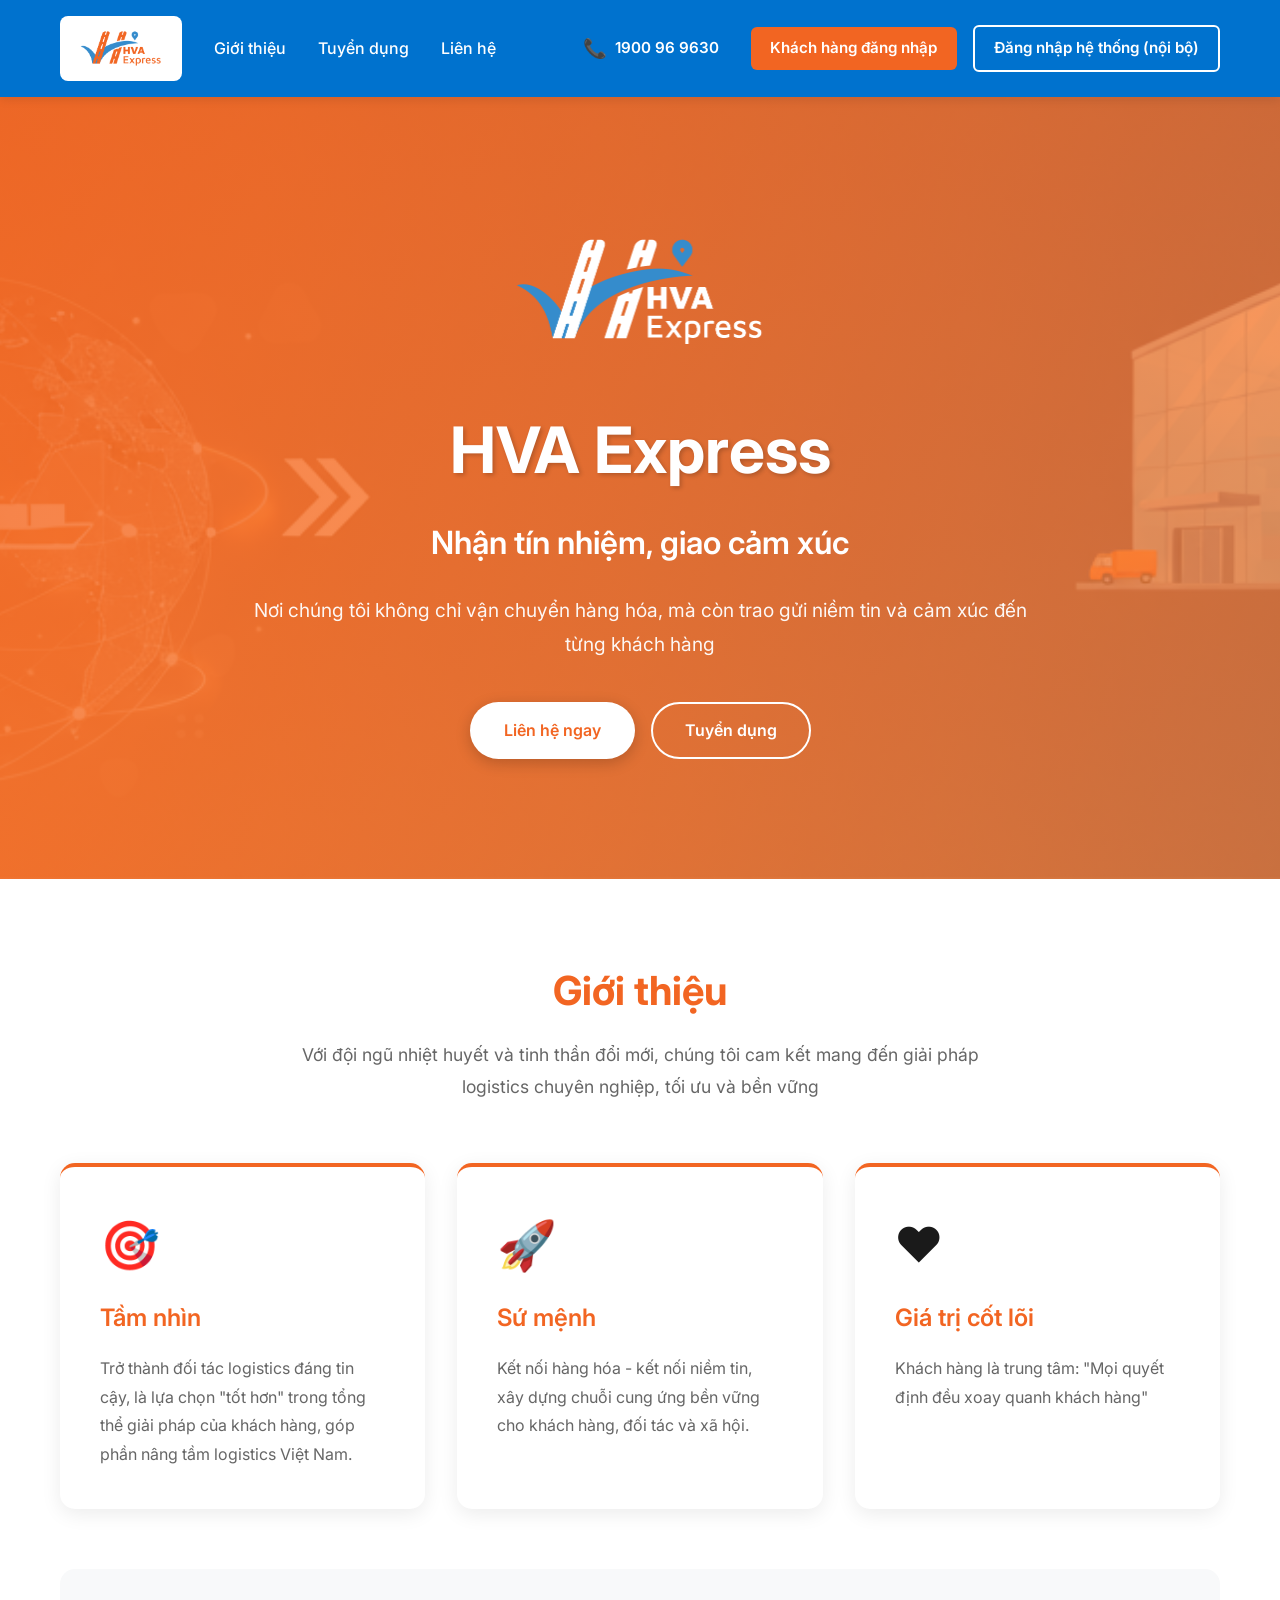
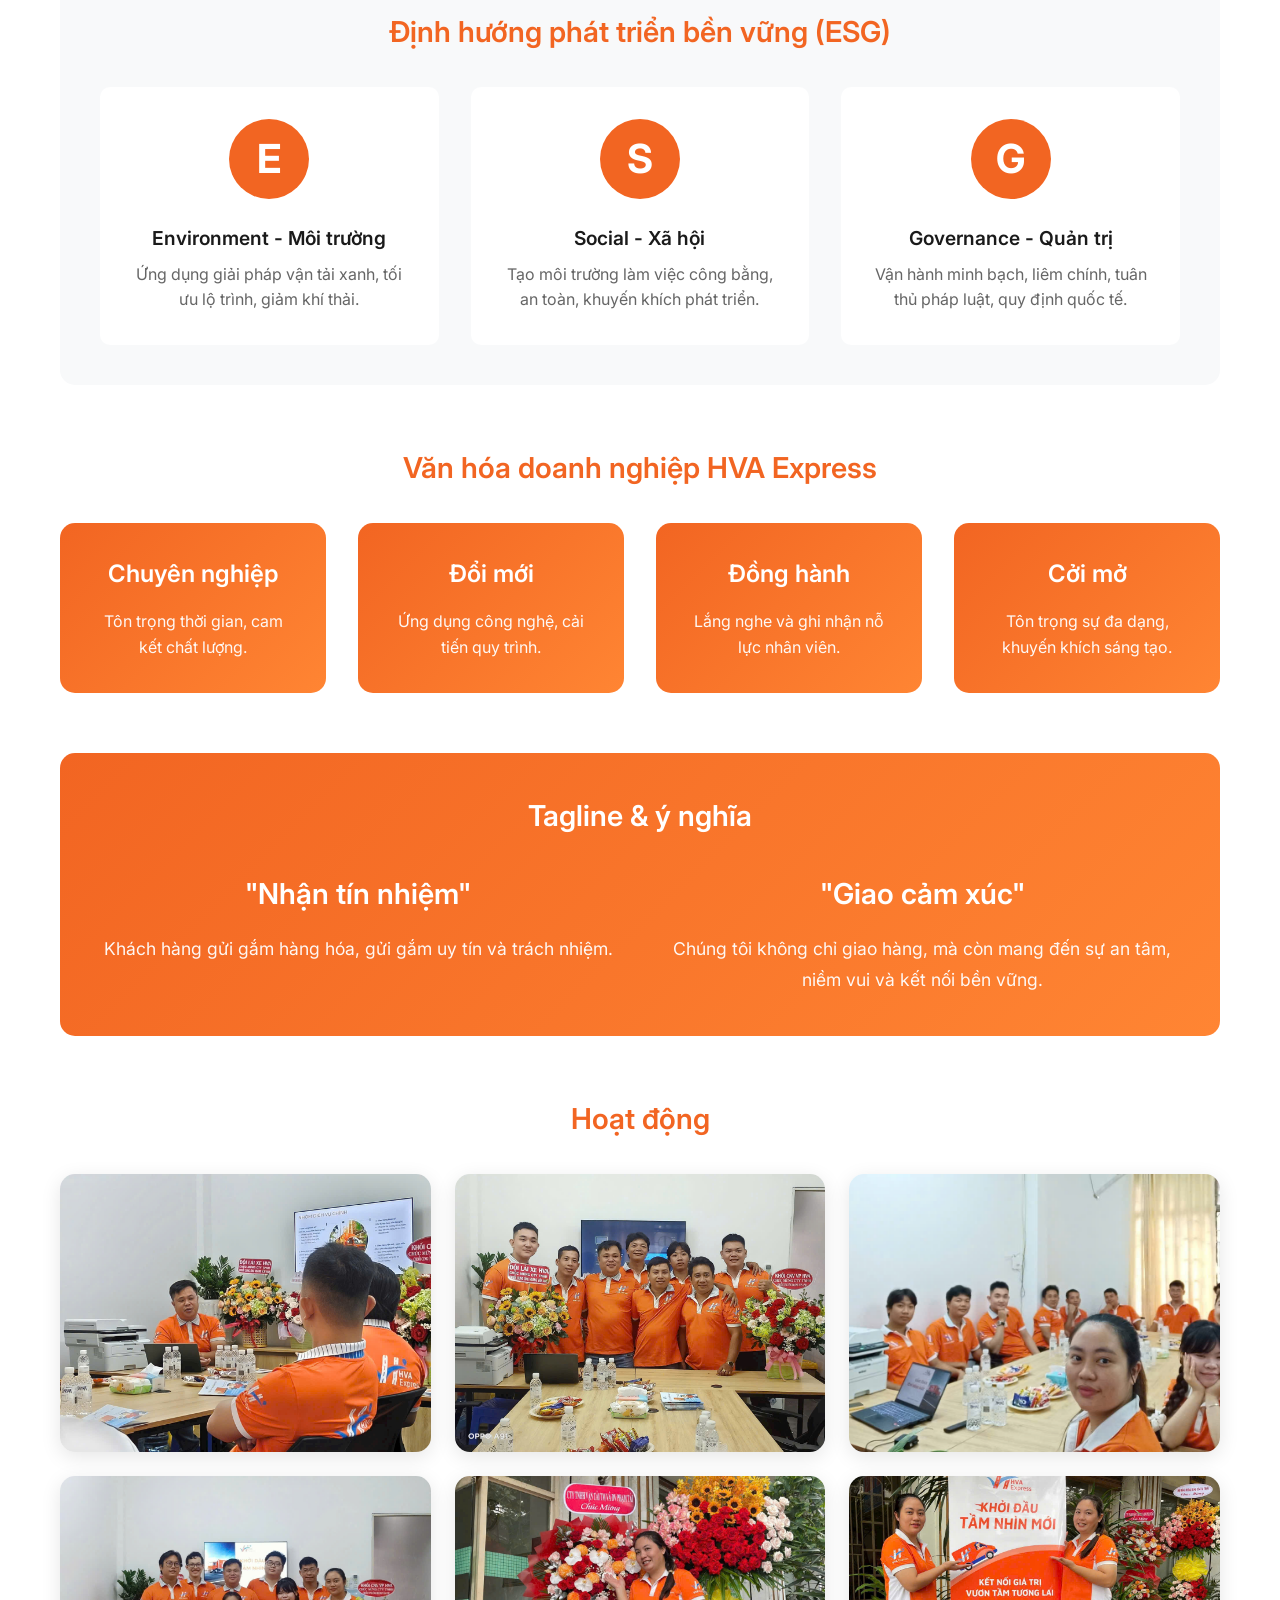
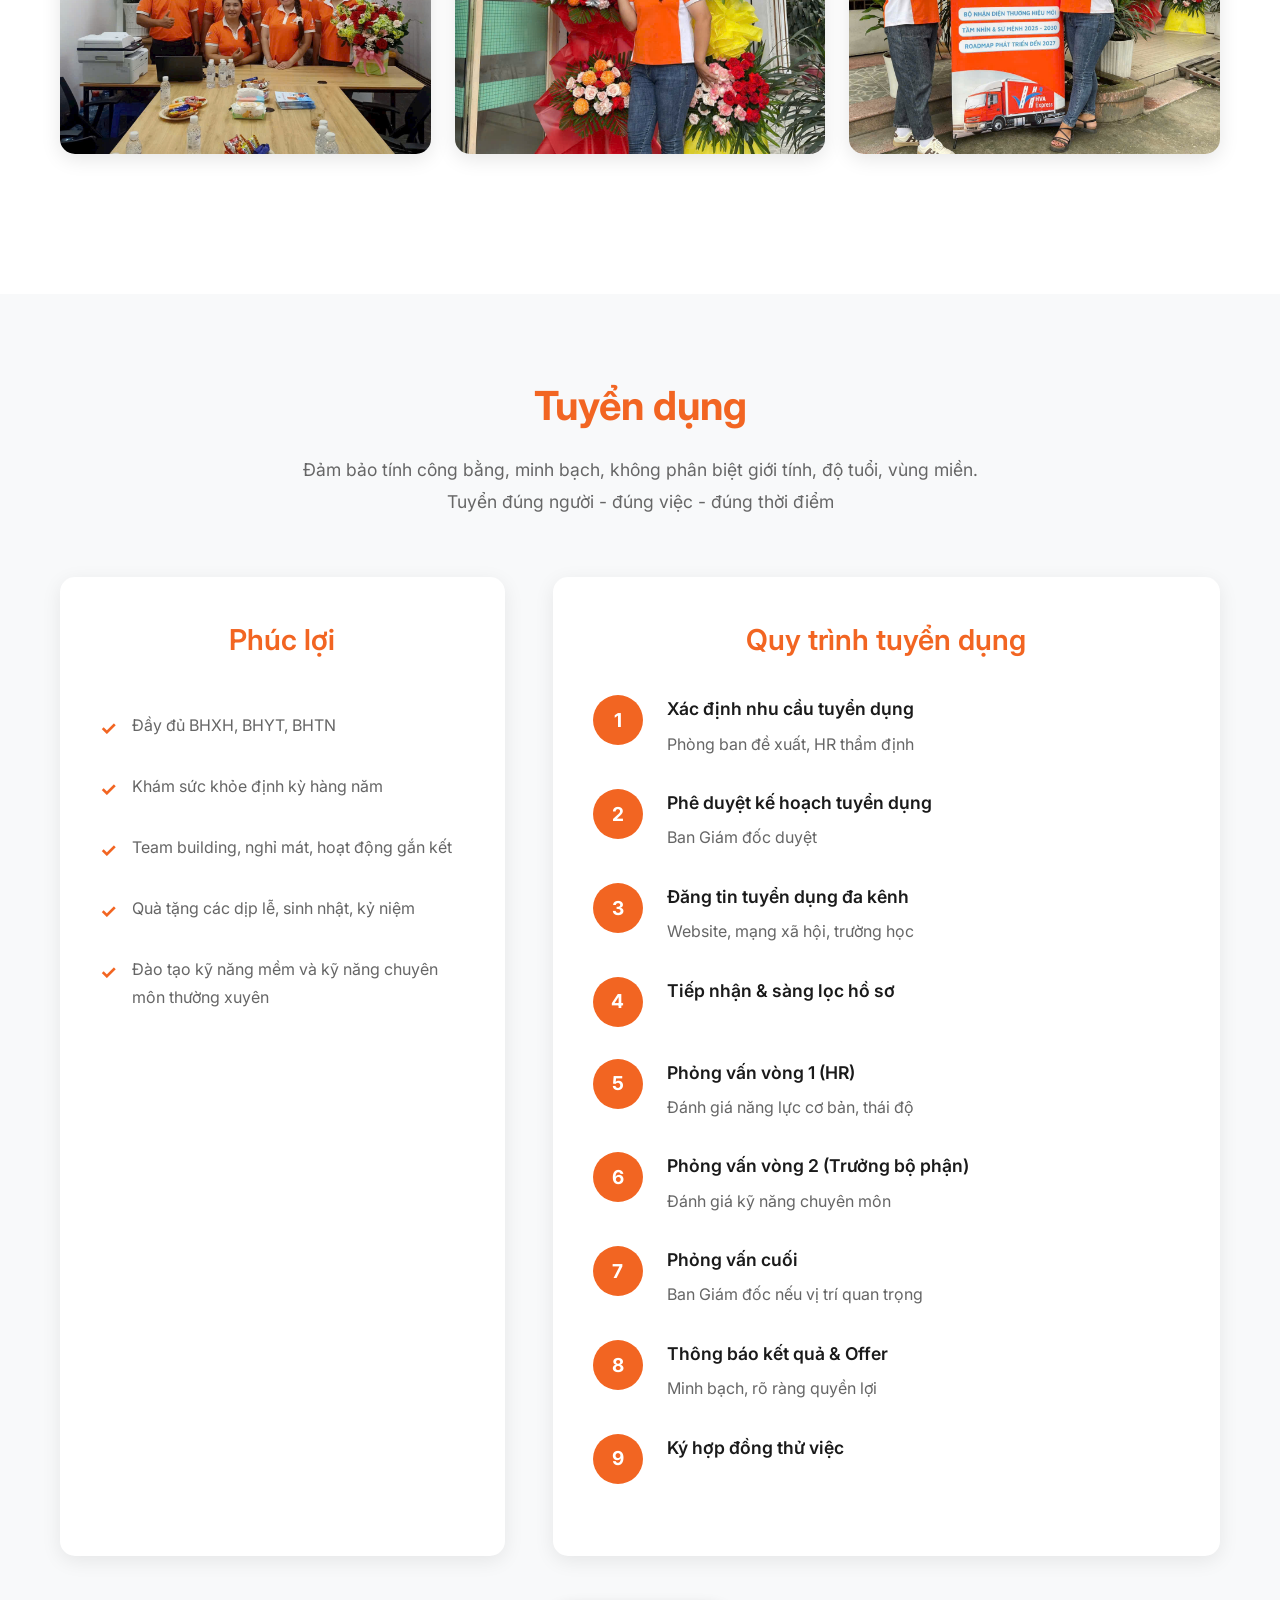
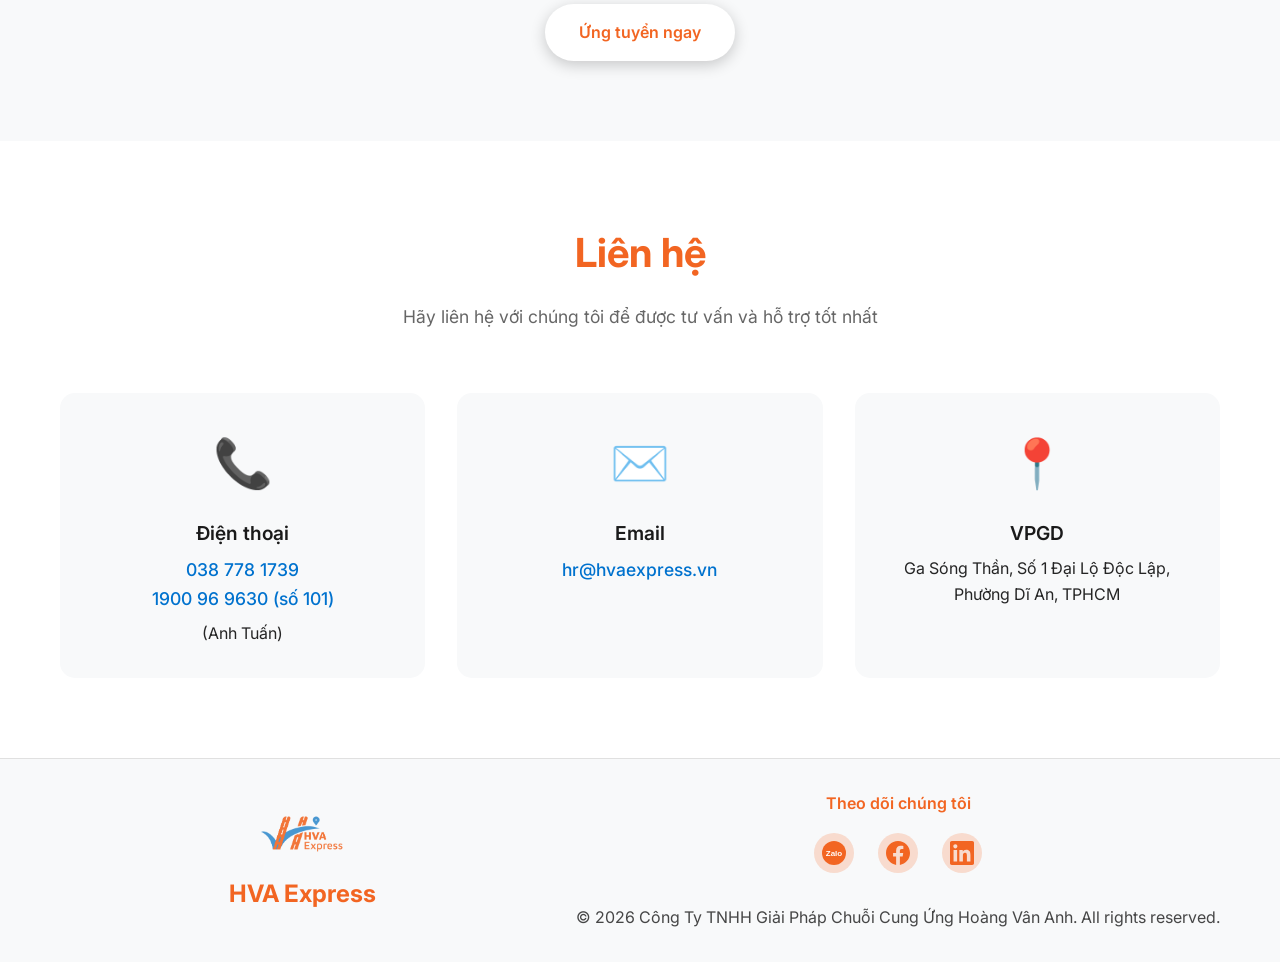
==== commit af46bad6: "a" ====
--- a/index.html
+++ b/index.html
@@ -621,7 +621,7 @@
           </div>
           <div class="footer-info">
             <p data-i18n="footer.copyright">
-              &copy; 2025 Công Ty TNHH Giải Pháp Chuỗi Cung Ứng Hoàng Vân Anh.
+              &copy; 2026 Công Ty TNHH Giải Pháp Chuỗi Cung Ứng Hoàng Vân Anh.
               All rights reserved.
             </p>
           </div>
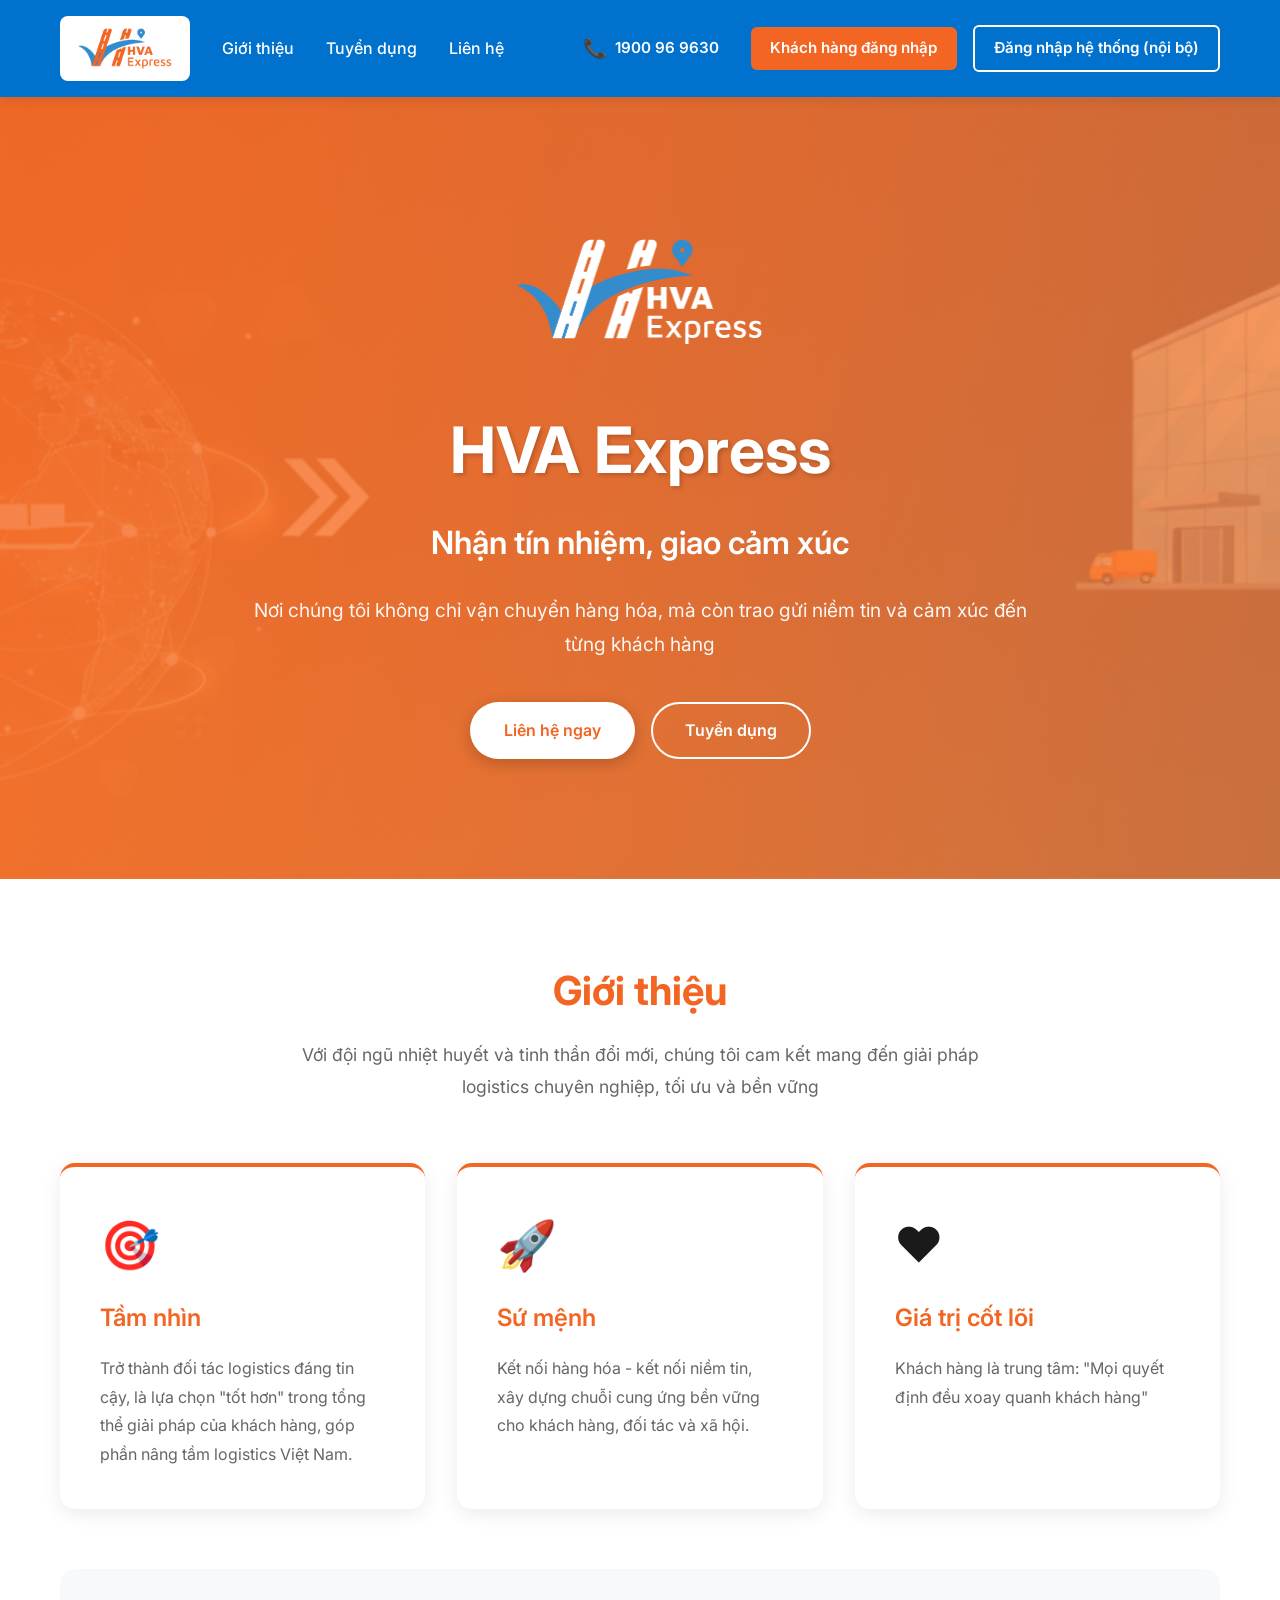
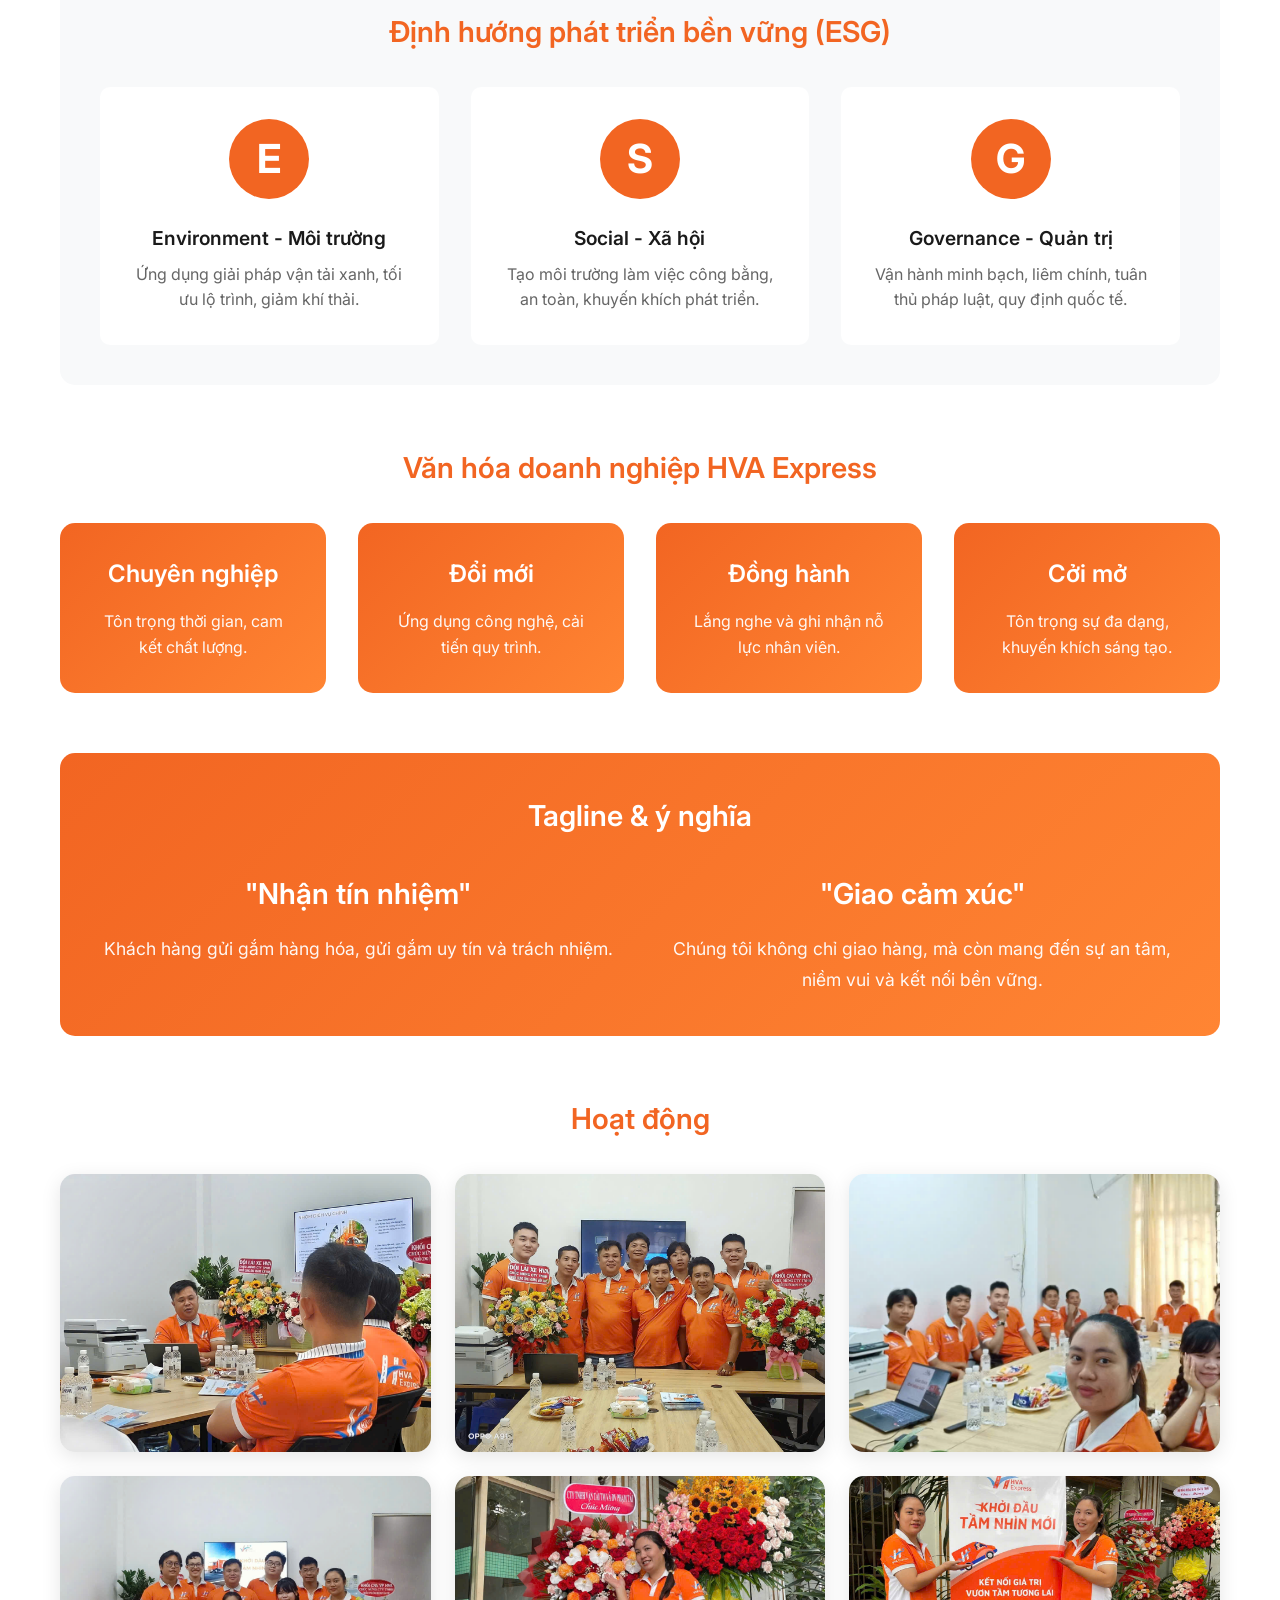
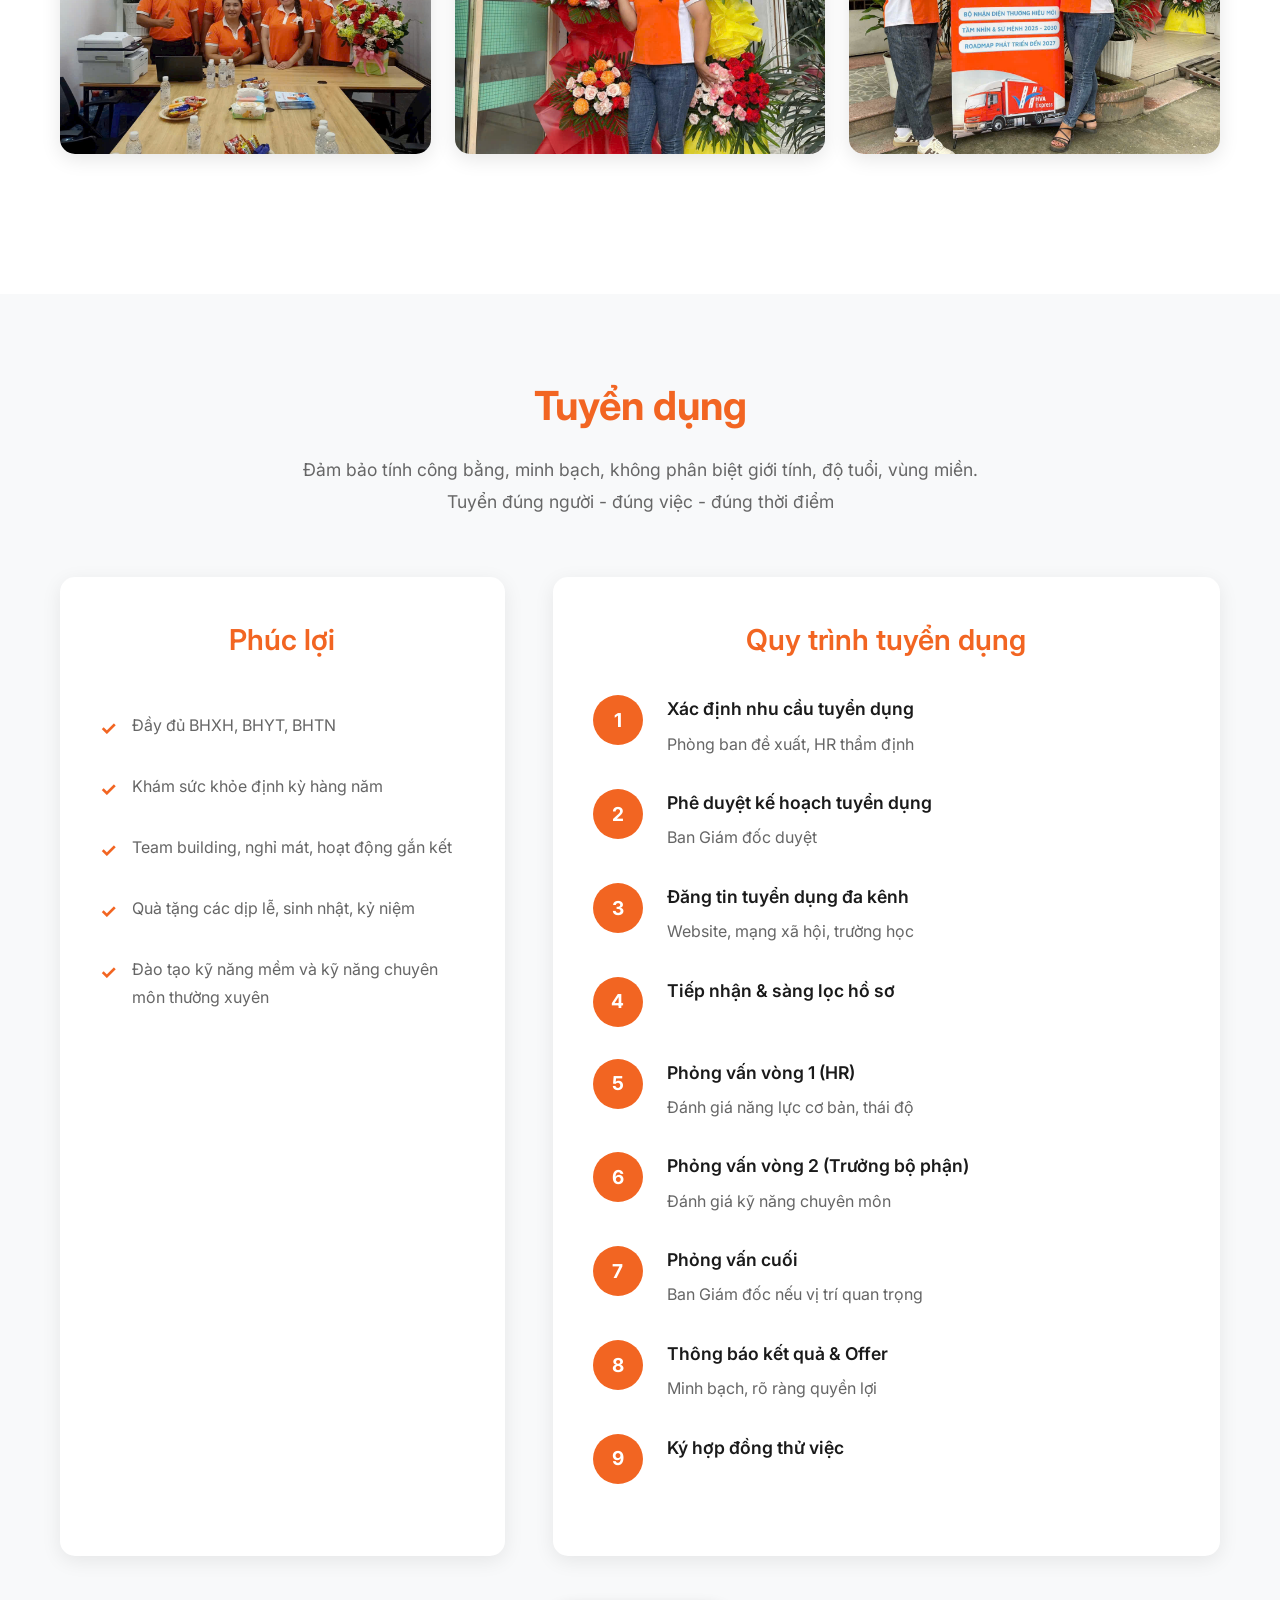
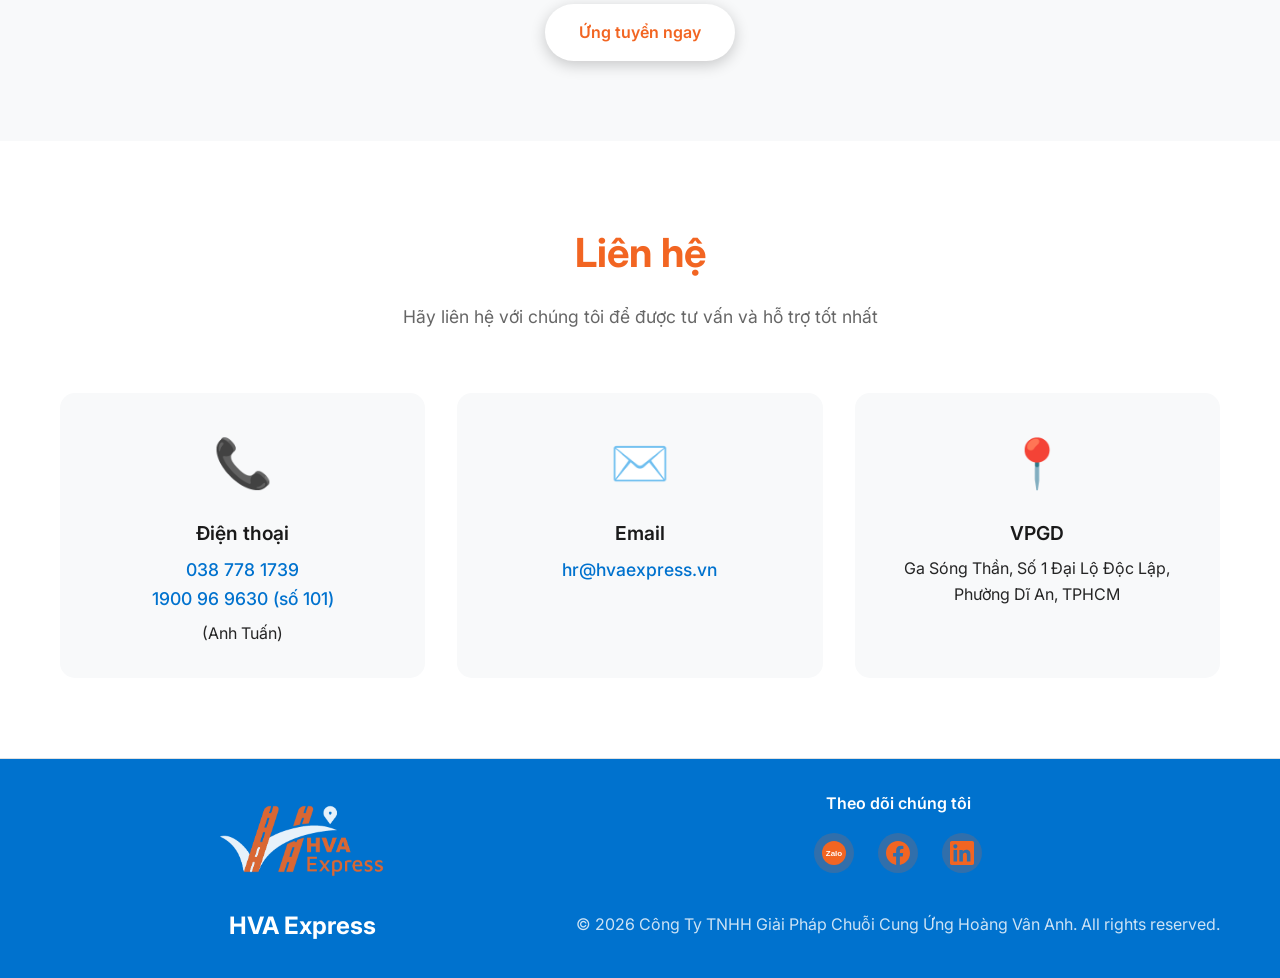
==== commit acaaef9f: "a" ====
--- a/index.html
+++ b/index.html
@@ -545,7 +545,7 @@
         <div class="footer-content">
           <div class="footer-logo">
             <img
-              src="logo.png"
+              src="logo_white2.png"
               alt="HVA Express Logo"
               class="footer-logo-img"
             />
--- a/styles.css
+++ b/styles.css
@@ -67,7 +67,7 @@
   width: auto;
   transition: transform 0.3s;
   background: var(--white);
-  padding: 8px 12px;
+  padding: 4px 8px;
   border-radius: 8px;
 }
 
@@ -767,7 +767,7 @@
 
 /* Footer */
 .footer {
-  background: var(--bg-light);
+  background: #0072ce;
   color: var(--text-dark);
   padding: 2rem 0;
   text-align: center;
@@ -795,6 +795,7 @@
   grid-column: 2;
   grid-row: 2;
   flex-basis: auto;
+  color: var(--white);
 }
 
 .footer-logo {
@@ -807,14 +808,14 @@
 }
 
 .footer-logo-img {
-  height: 50px;
+  height: 100px;
   width: auto;
   margin-bottom: 0.5rem;
   opacity: 0.9;
 }
 
 .footer-logo h3 {
-  color: var(--primary-color);
+  color: var(--white);
   font-size: 1.5rem;
   margin-bottom: 0;
 }
@@ -837,7 +838,7 @@
 }
 
 .footer-social h4 {
-  color: var(--primary-color);
+  color: var(--white);
   font-size: 1rem;
   font-weight: 600;
   margin: 0;
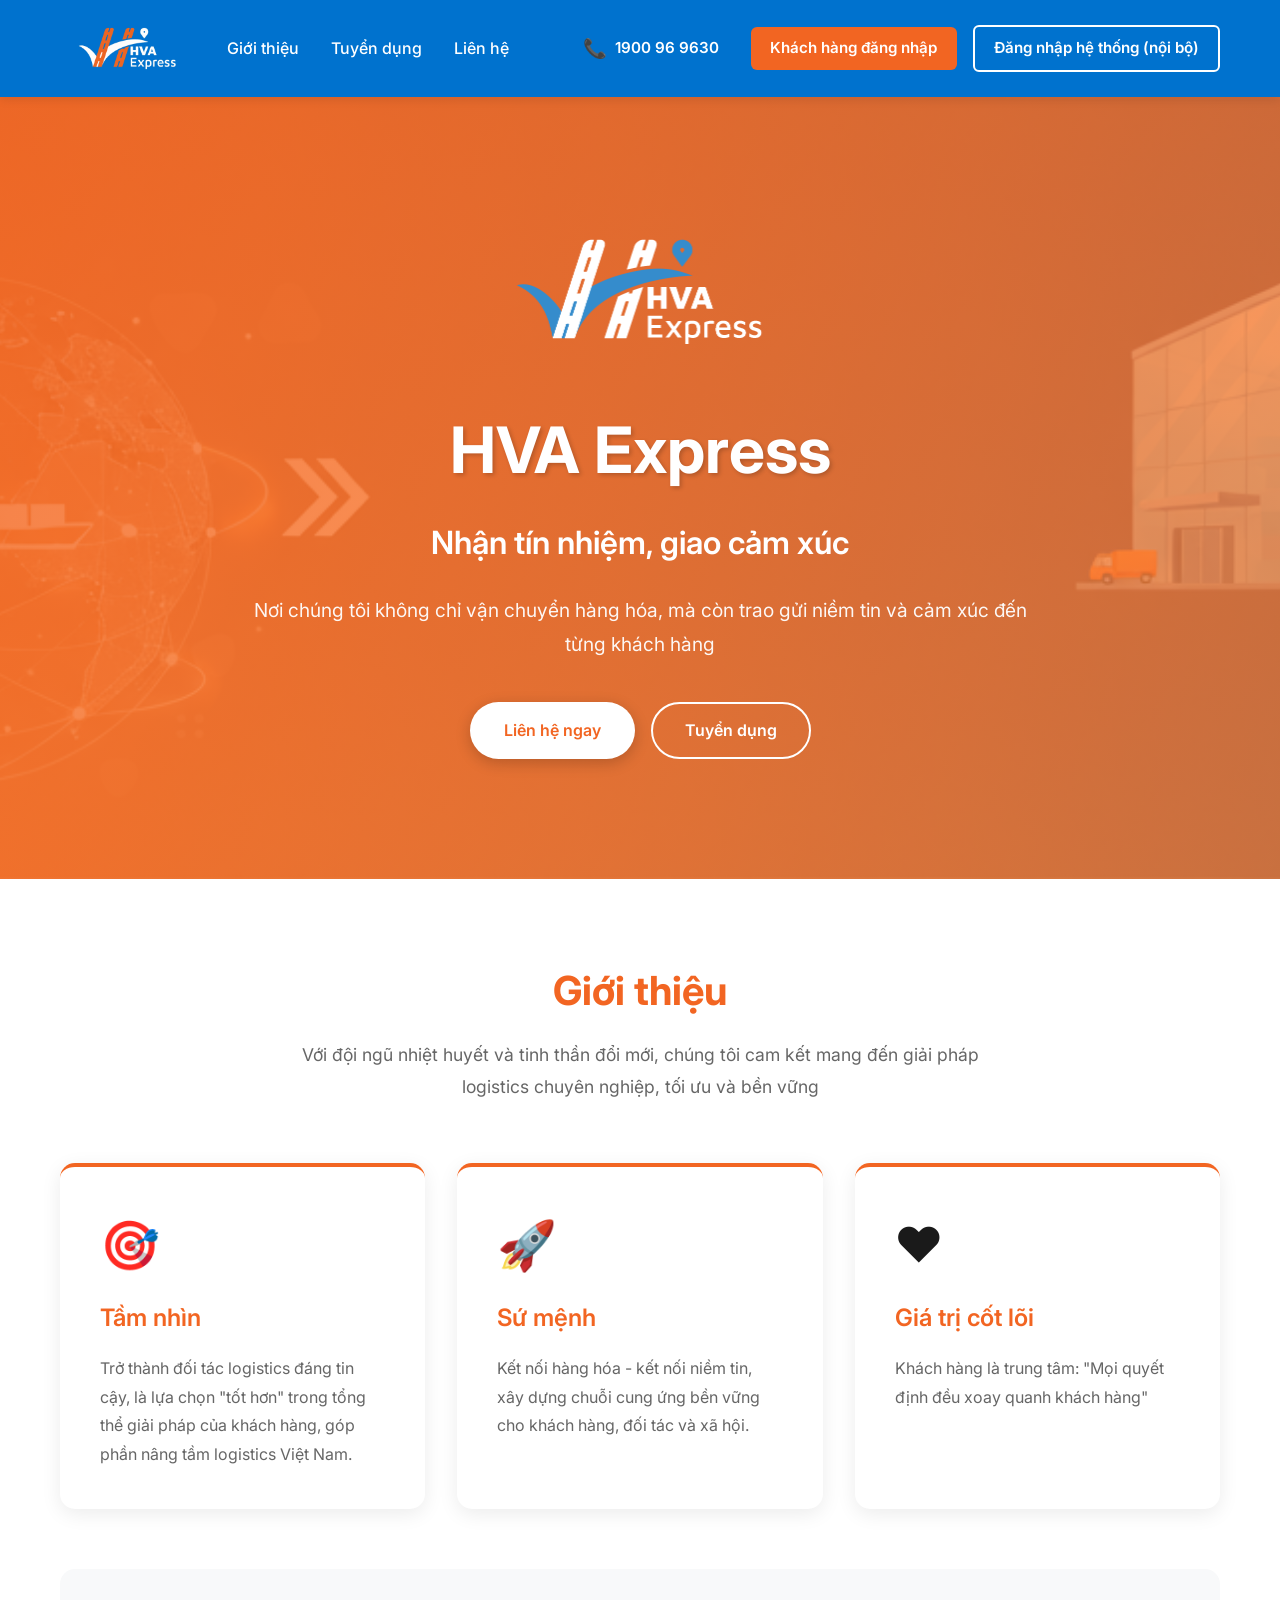
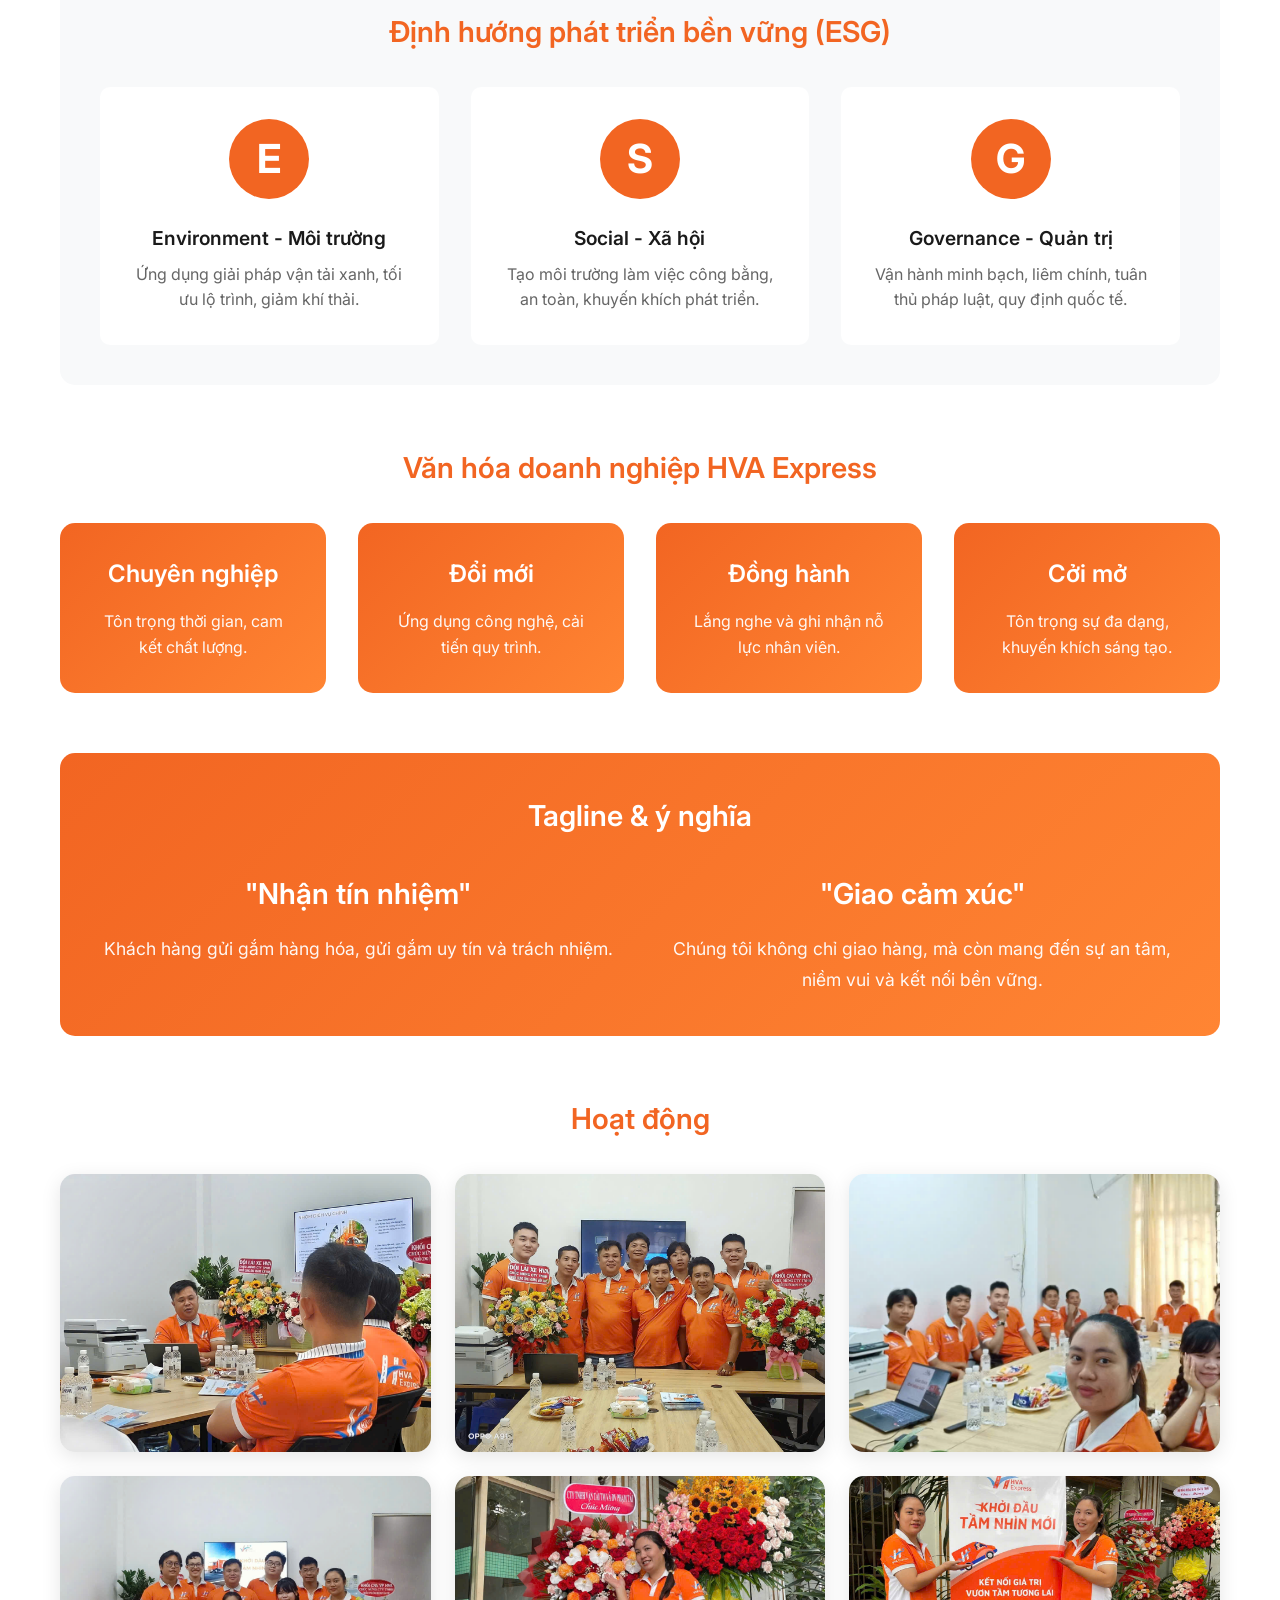
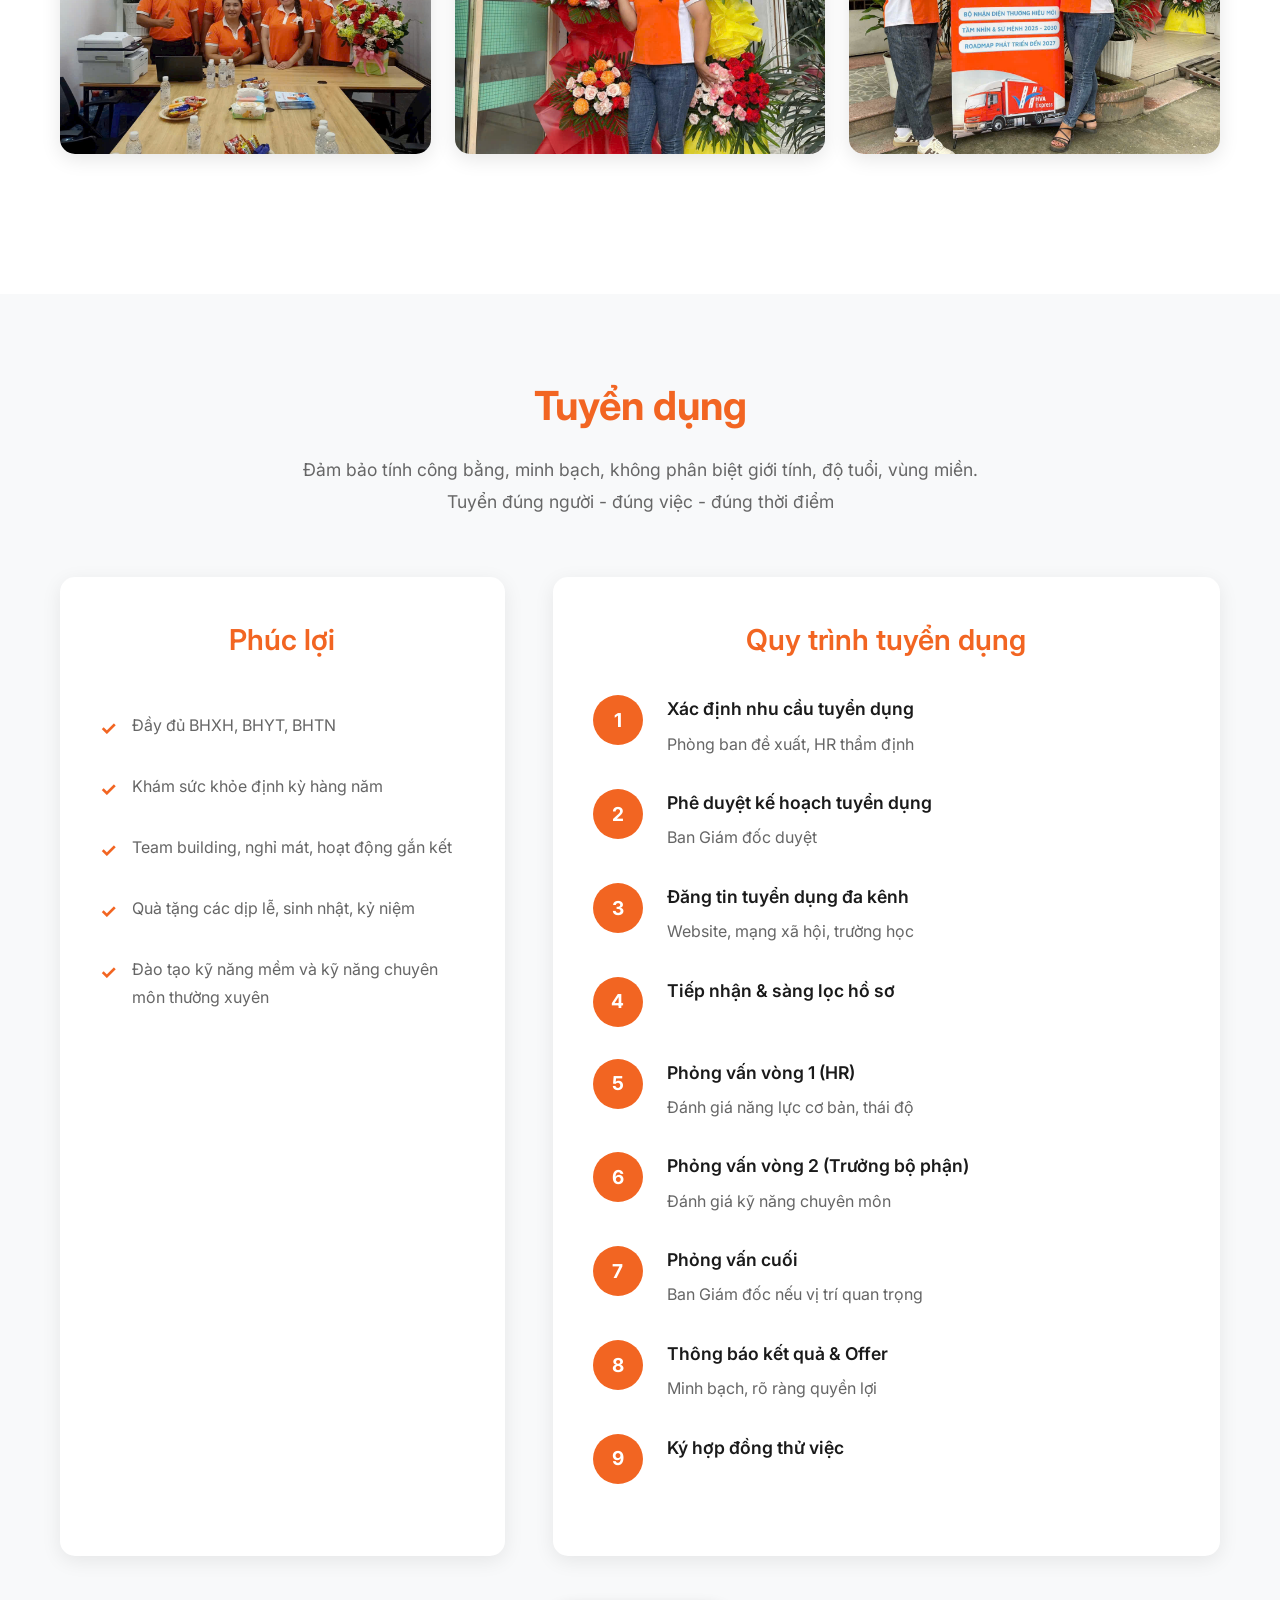
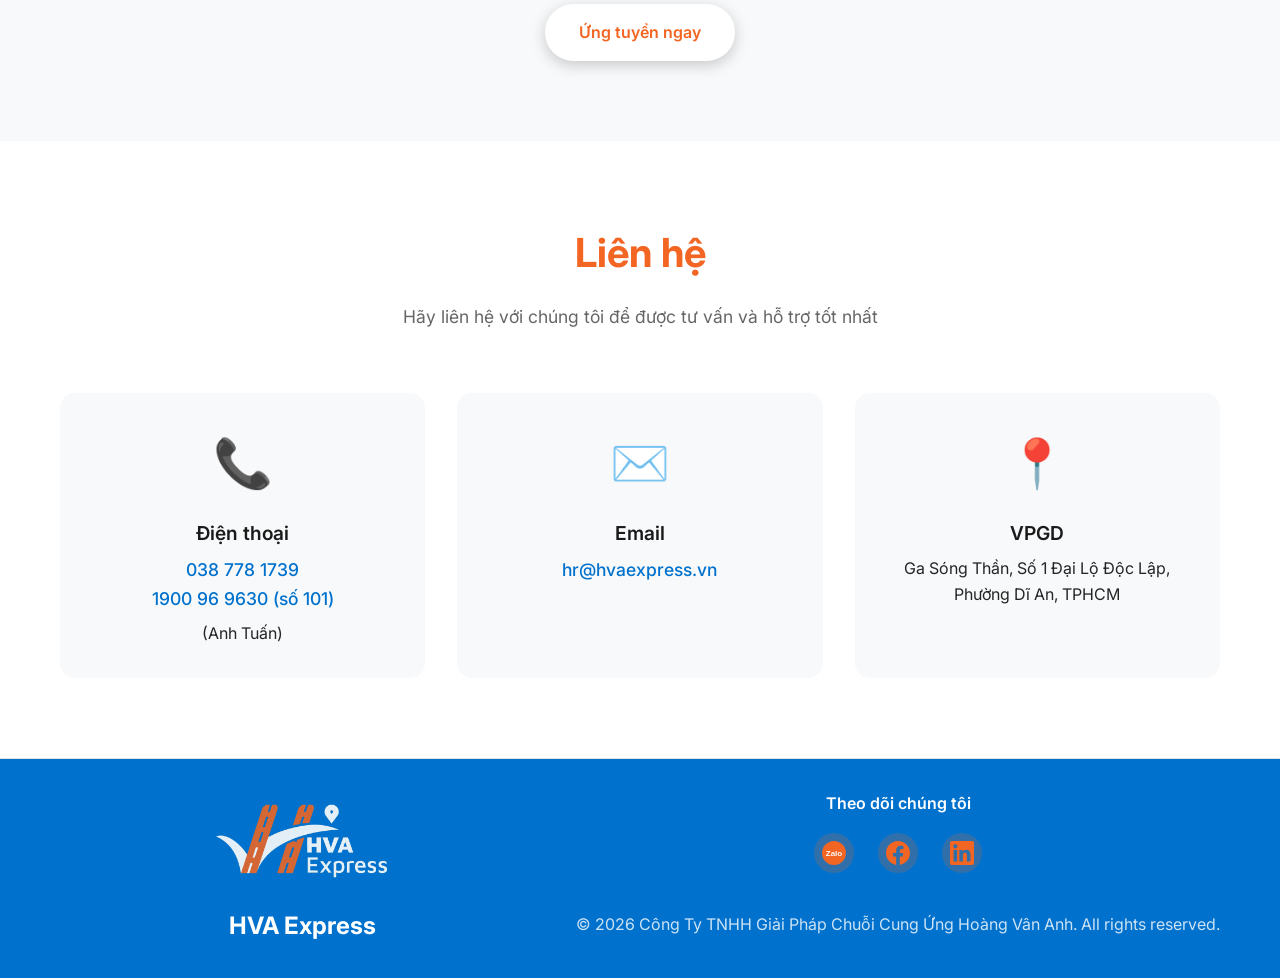
==== commit 60e8900f: "a" ====
--- a/index.html
+++ b/index.html
@@ -20,7 +20,11 @@
         <div class="nav-content">
           <div class="logo">
             <a href="#">
-              <img src="logo.png" alt="HVA Express Logo" class="logo-img" />
+              <img
+                src="logo_white3.png"
+                alt="HVA Express Logo"
+                class="logo-img"
+              />
             </a>
           </div>
           <ul class="nav-menu" id="navMenu">
@@ -545,7 +549,7 @@
         <div class="footer-content">
           <div class="footer-logo">
             <img
-              src="logo_white2.png"
+              src="logo_white3.png"
               alt="HVA Express Logo"
               class="footer-logo-img"
             />
--- a/styles.css
+++ b/styles.css
@@ -66,7 +66,7 @@
   height: 65px;
   width: auto;
   transition: transform 0.3s;
-  background: var(--white);
+  /* background: var(--white); */
   padding: 4px 8px;
   border-radius: 8px;
 }
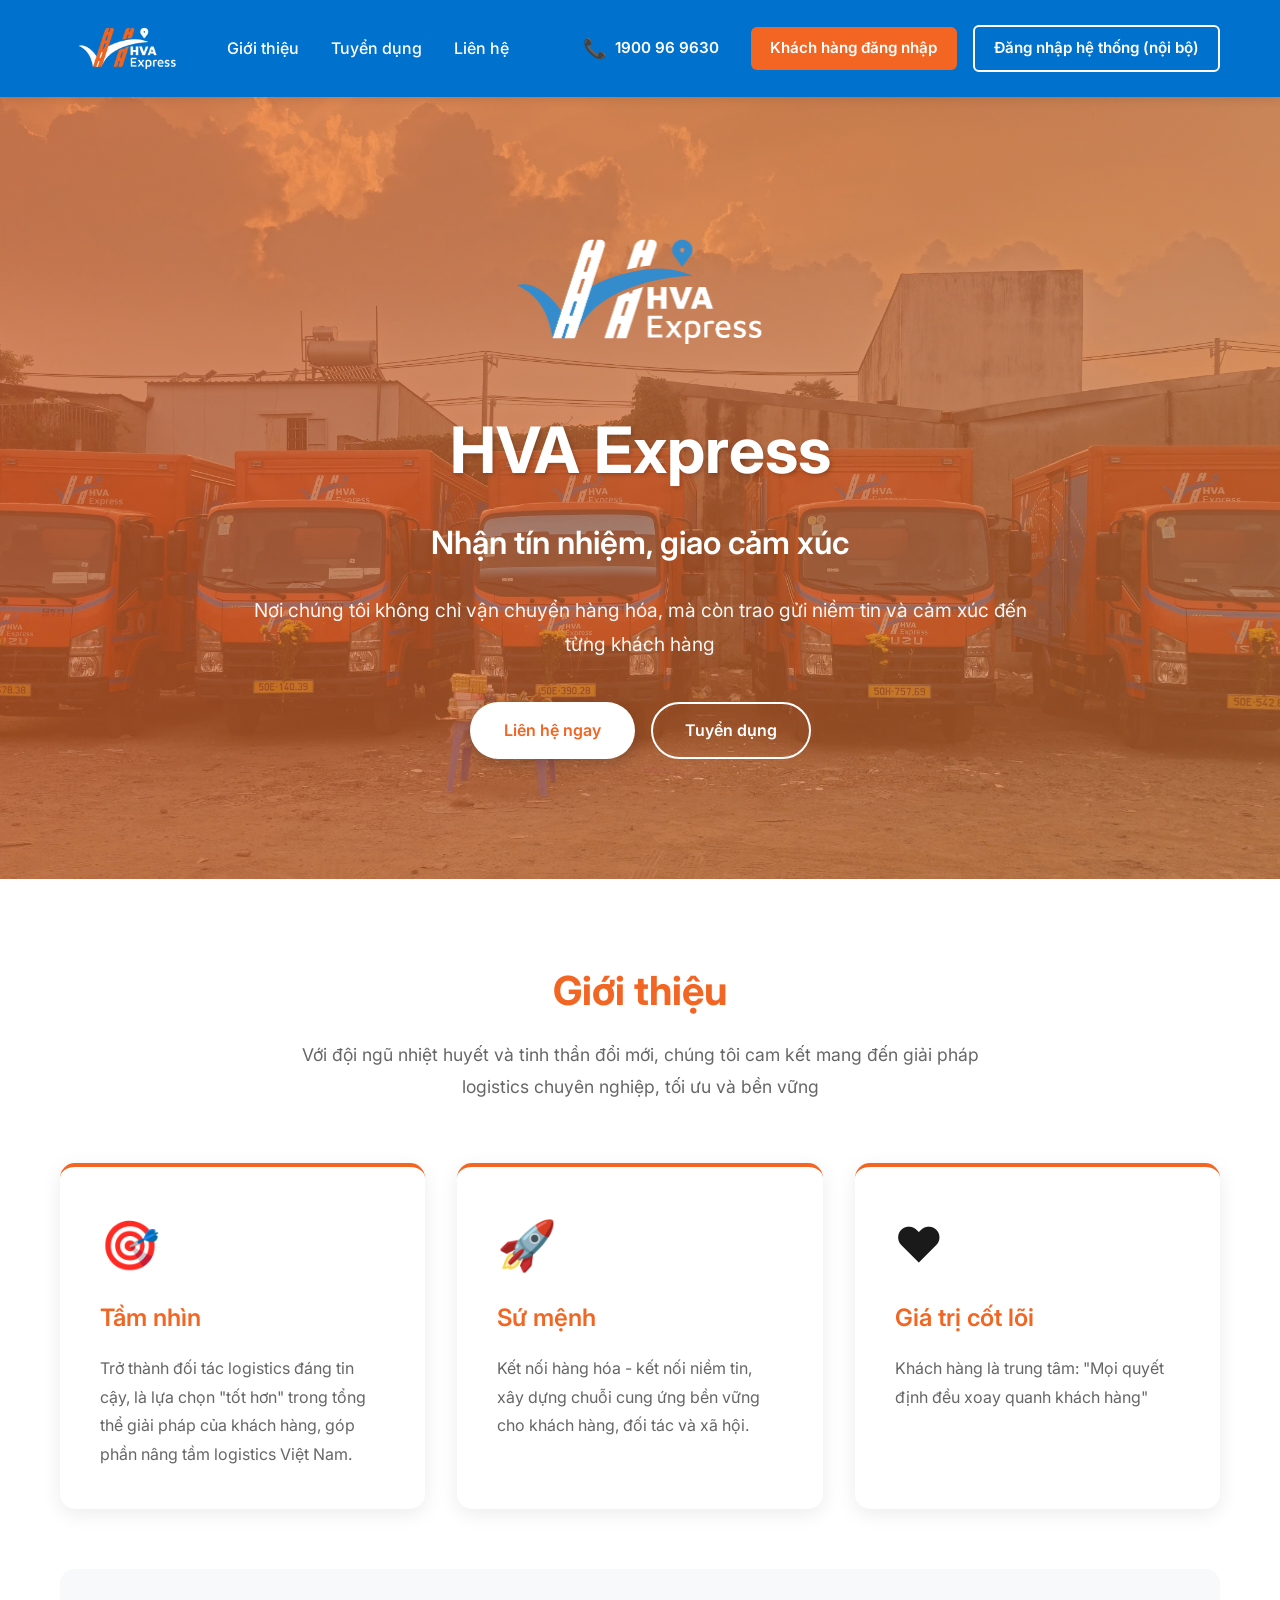
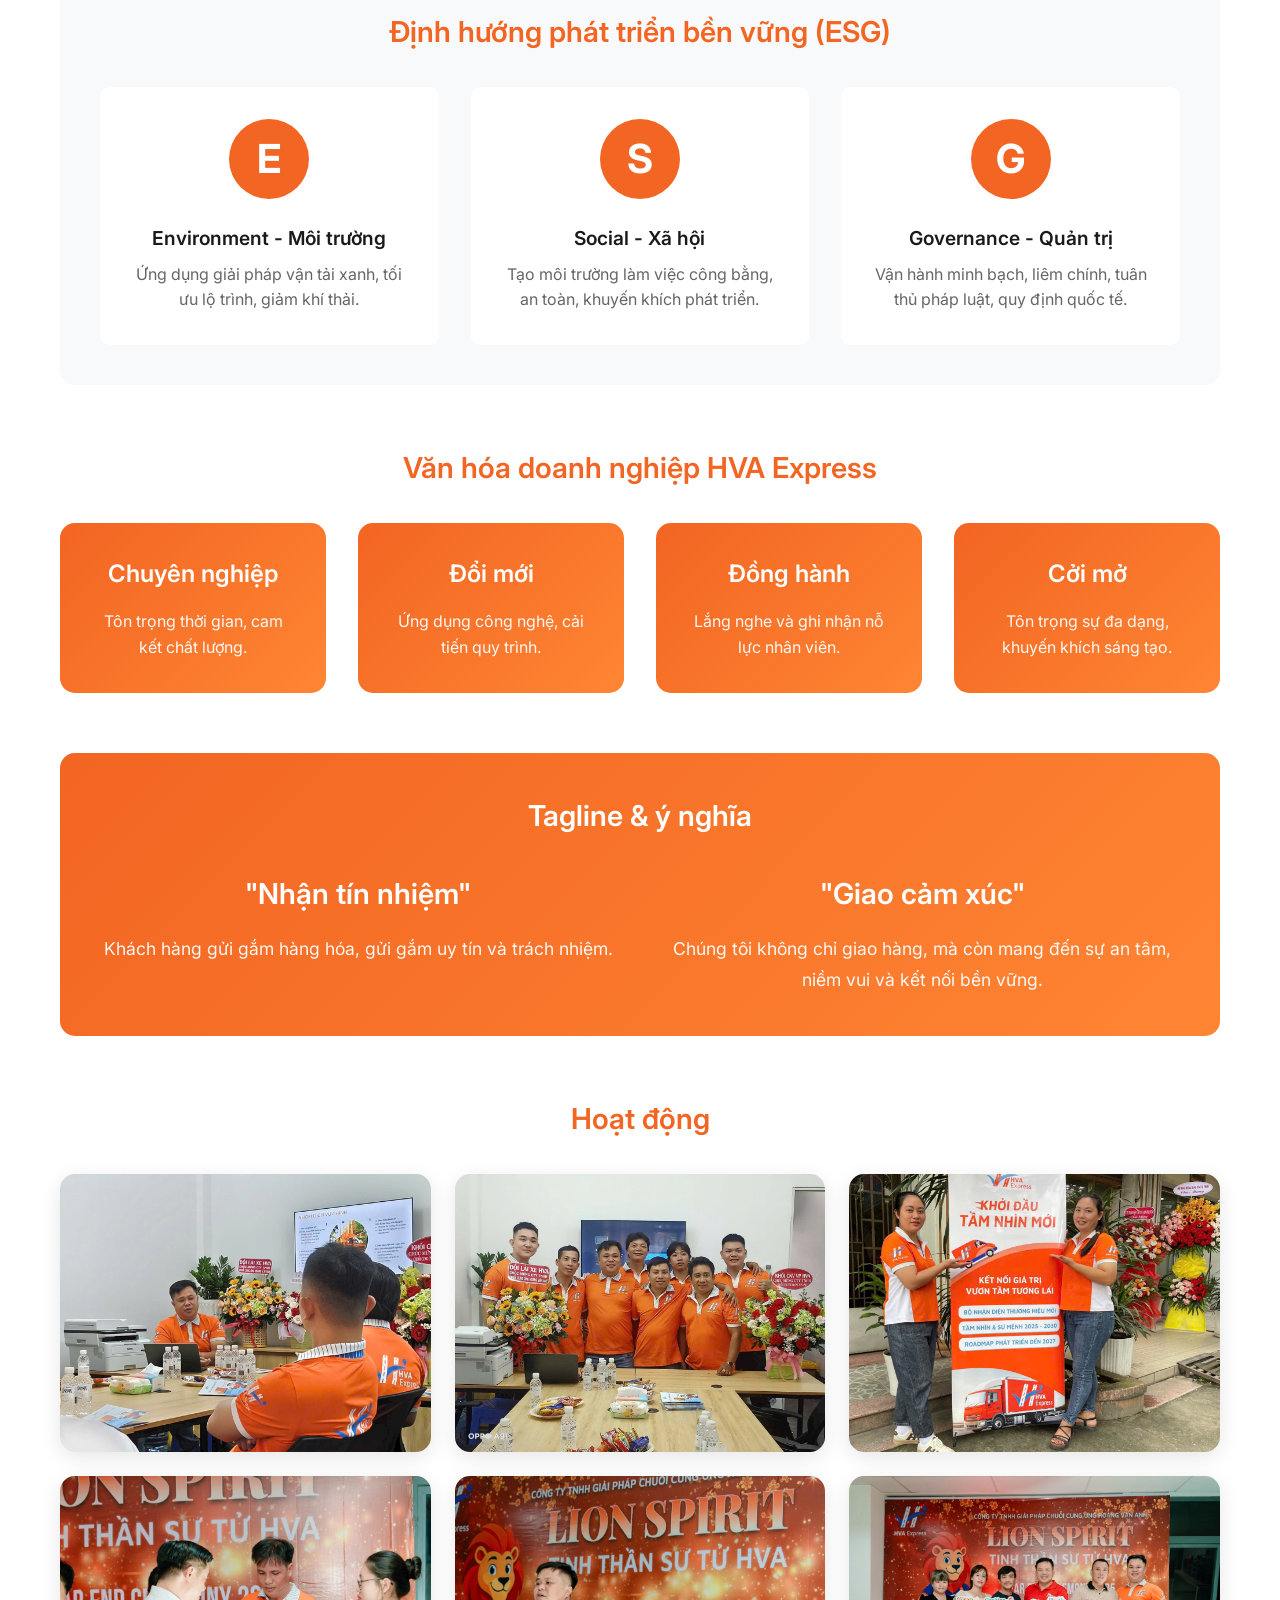
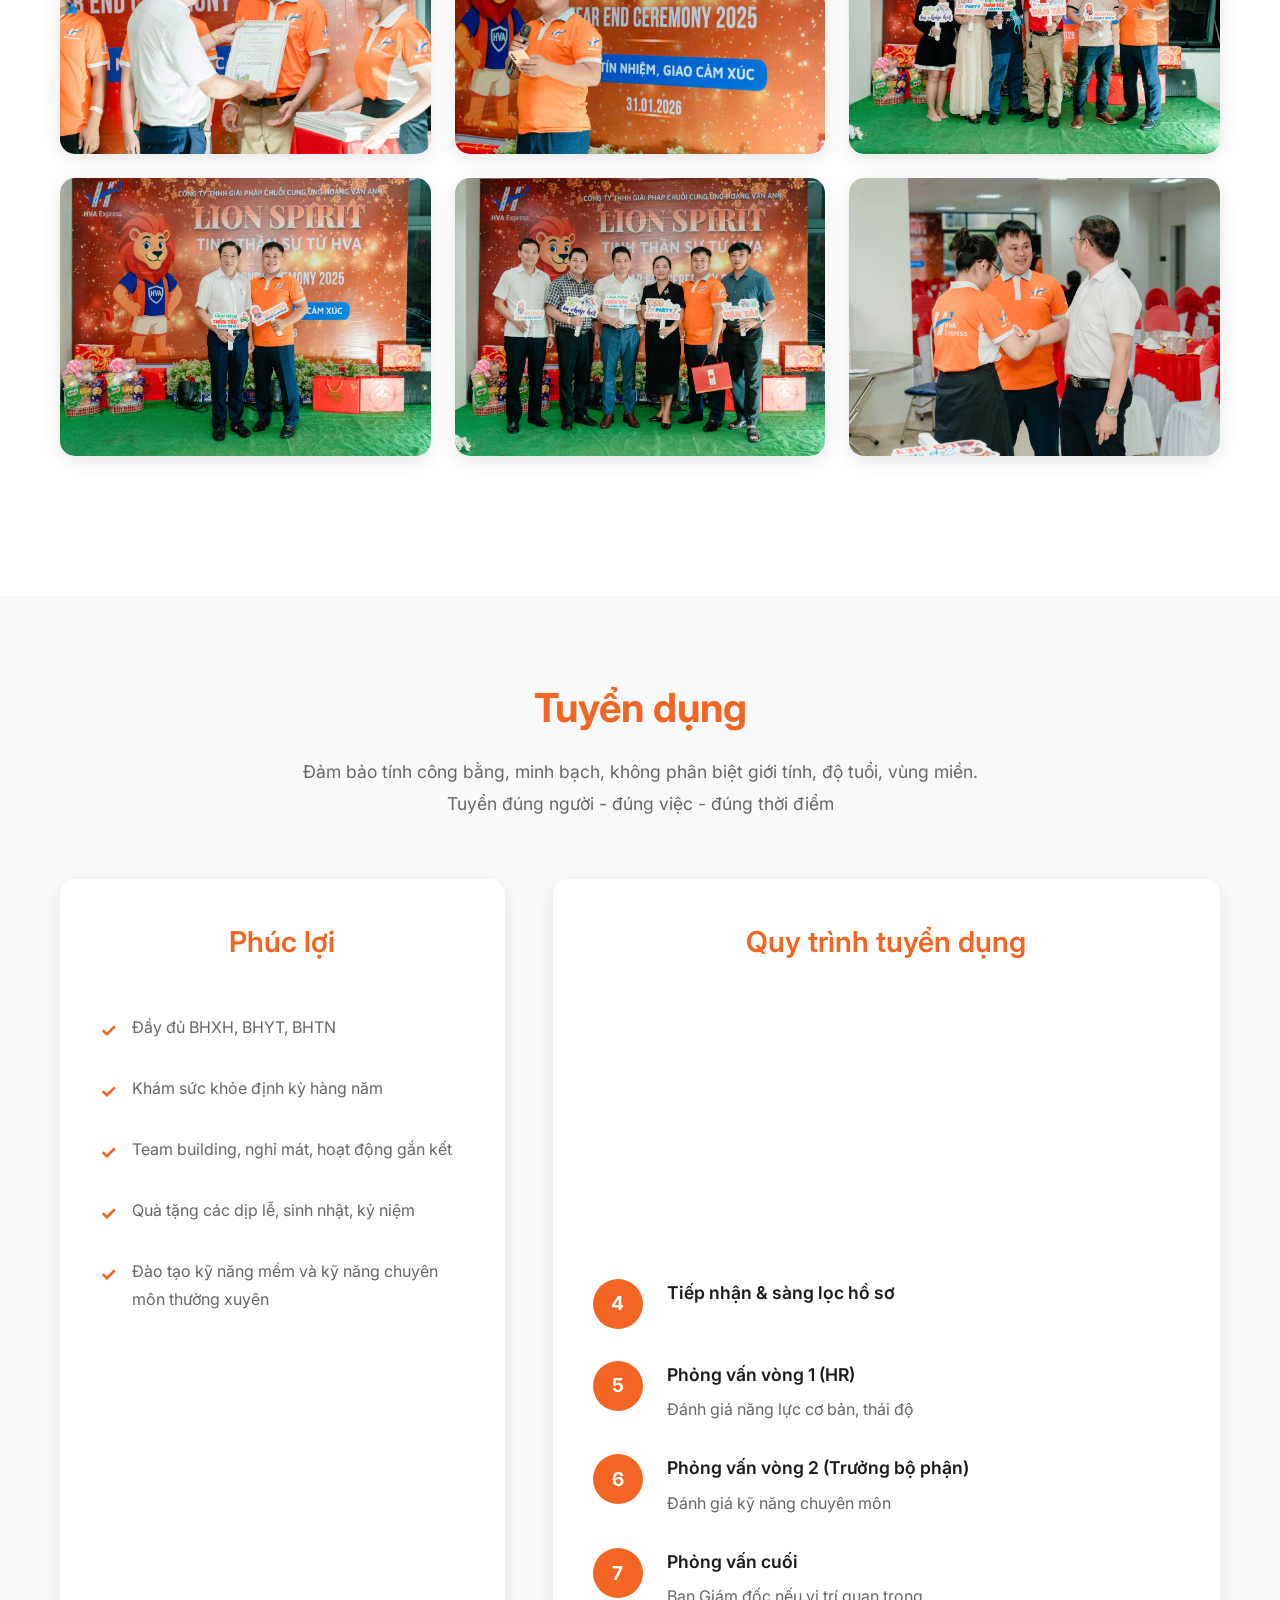
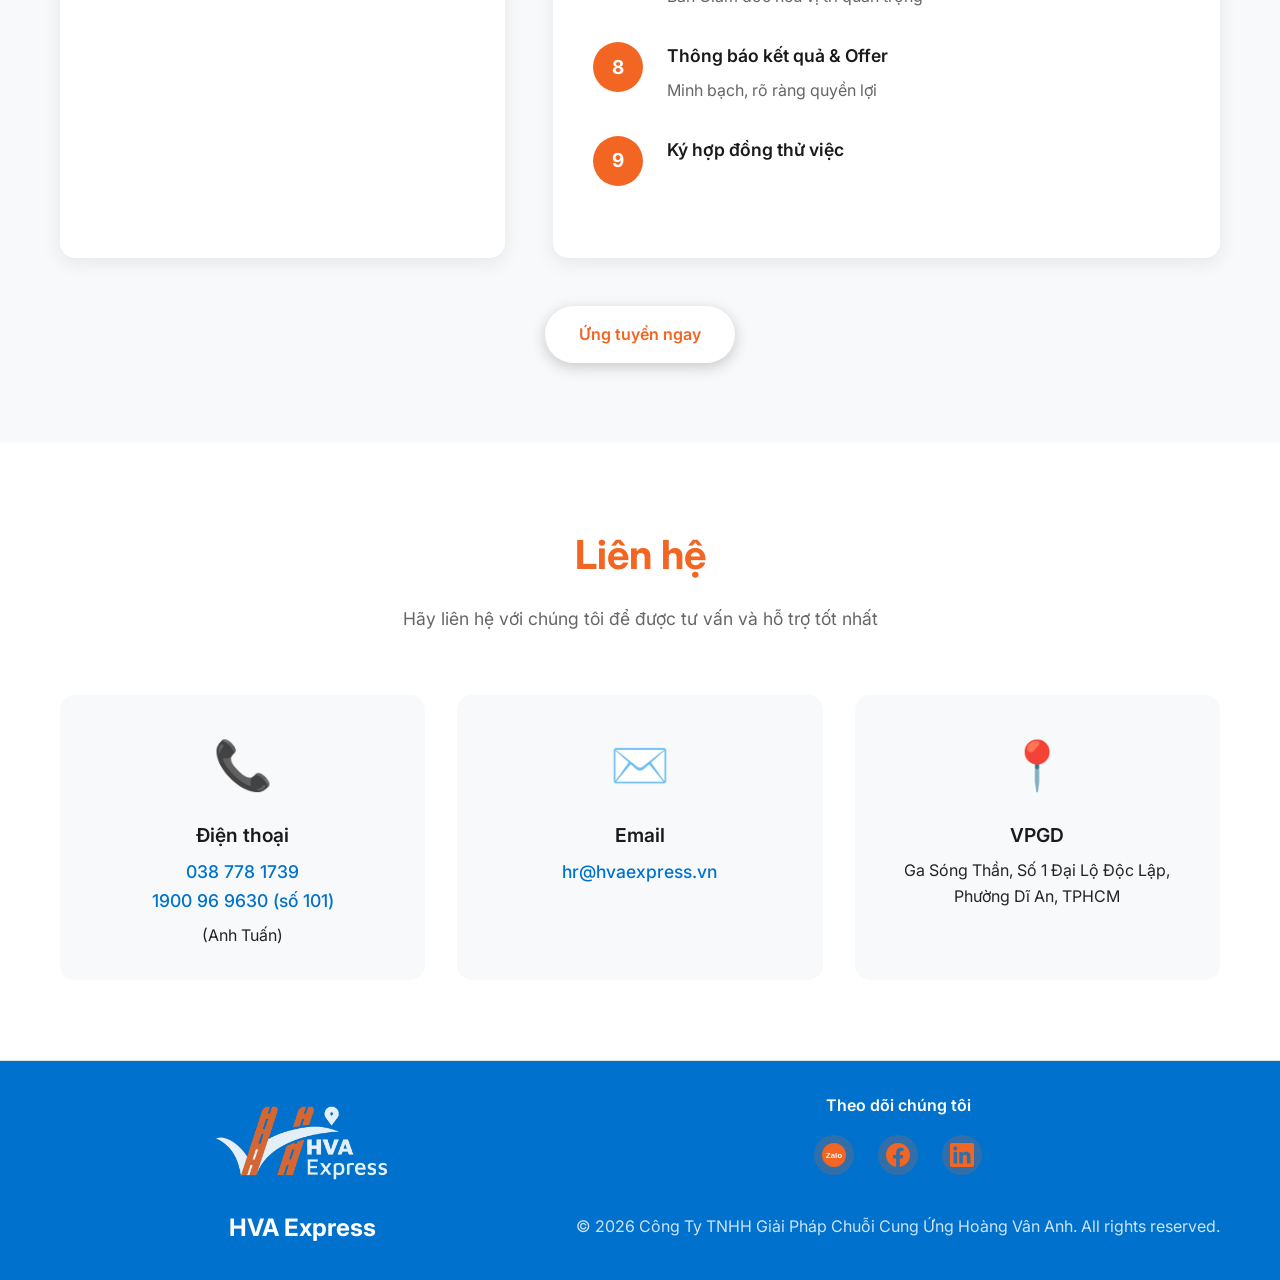
==== commit cf51cb6a: "a" ====
--- a/index.html
+++ b/index.html
@@ -281,61 +281,102 @@
           </h3>
           <div class="gallery-grid">
             <div class="gallery-item">
-              <img
-                src="gal/1.jpg"
-                alt="HVA Express Gallery 1"
-                class="gallery-img"
-              />
+              <a href="gal/1.jpg" target="_blank"
+                ><img
+                  src="gal/1.jpg"
+                  alt="HVA Express Gallery 1"
+                  class="gallery-img"
+              /></a>
               <div class="gallery-overlay">
                 <!-- <p>Hoạt động vận chuyển</p> -->
               </div>
             </div>
             <div class="gallery-item">
-              <img
-                src="gal/2.jpg"
-                alt="HVA Express Gallery 2"
-                class="gallery-img"
-              />
+              <a href="gal/2.jpg" target="_blank"
+                ><img
+                  src="gal/2.jpg"
+                  alt="HVA Express Gallery 2"
+                  class="gallery-img"
+              /></a>
               <div class="gallery-overlay">
                 <!-- <p>Đội ngũ chuyên nghiệp</p> -->
               </div>
             </div>
             <div class="gallery-item">
-              <img
-                src="gal/3.jpg"
-                alt="HVA Express Gallery 3"
-                class="gallery-img"
-              />
+              <a href="gal/3.jpg" target="_blank"
+                ><img
+                  src="gal/3.jpg"
+                  alt="HVA Express Gallery 3"
+                  class="gallery-img"
+              /></a>
               <div class="gallery-overlay">
                 <!-- <p>Kho bãi hiện đại</p> -->
               </div>
             </div>
-            <div class="gallery-item">
-              <img
-                src="gal/4.jpg"
-                alt="HVA Express Gallery 4"
-                class="gallery-img"
-              />
+
+            <div class="gallery-item">
+              <a href="gal/4.jpg" target="_blank"
+                ><img
+                  src="gal/4.jpg"
+                  alt="HVA Express Gallery 4"
+                  class="gallery-img"
+              /></a>
               <div class="gallery-overlay">
                 <!-- <p>Dịch vụ logistics</p> -->
               </div>
             </div>
             <div class="gallery-item">
-              <img
-                src="gal/5.jpg"
-                alt="HVA Express Gallery 5"
-                class="gallery-img"
-              />
+              <a href="gal/5.jpg" target="_blank"
+                ><img
+                  src="gal/5.jpg"
+                  alt="HVA Express Gallery 5"
+                  class="gallery-img"
+              /></a>
               <div class="gallery-overlay">
                 <!-- <p>Vận tải hàng hóa</p> -->
               </div>
             </div>
             <div class="gallery-item">
-              <img
-                src="gal/6.jpg"
-                alt="HVA Express Gallery 6"
-                class="gallery-img"
-              />
+              <a href="gal/6.jpg" target="_blank"
+                ><img
+                  src="gal/6.jpg"
+                  alt="HVA Express Gallery 6"
+                  class="gallery-img"
+              /></a>
+              <div class="gallery-overlay">
+                <!-- <p>Hoạt động gắn kết</p> -->
+              </div>
+            </div>
+
+            <div class="gallery-item">
+              <a href="gal/7.jpg" target="_blank"
+                ><img
+                  src="gal/7.jpg"
+                  alt="HVA Express Gallery 7"
+                  class="gallery-img"
+              /></a>
+              <div class="gallery-overlay">
+                <!-- <p>Dịch vụ logistics</p> -->
+              </div>
+            </div>
+            <div class="gallery-item">
+              <a href="gal/8.jpg" target="_blank"
+                ><img
+                  src="gal/8.jpg"
+                  alt="HVA Express Gallery 8"
+                  class="gallery-img"
+              /></a>
+              <div class="gallery-overlay">
+                <!-- <p>Vận tải hàng hóa</p> -->
+              </div>
+            </div>
+            <div class="gallery-item">
+              <a href="gal/9.jpg" target="_blank"
+                ><img
+                  src="gal/9.jpg"
+                  alt="HVA Express Gallery 9"
+                  class="gallery-img"
+              /></a>
               <div class="gallery-overlay">
                 <!-- <p>Hoạt động gắn kết</p> -->
               </div>
--- a/styles.css
+++ b/styles.css
@@ -266,6 +266,7 @@
     rgba(255, 133, 51, 0.75) 100%
   );
   z-index: 0;
+  opacity: 0.7;
 }
 
 .hero-content {
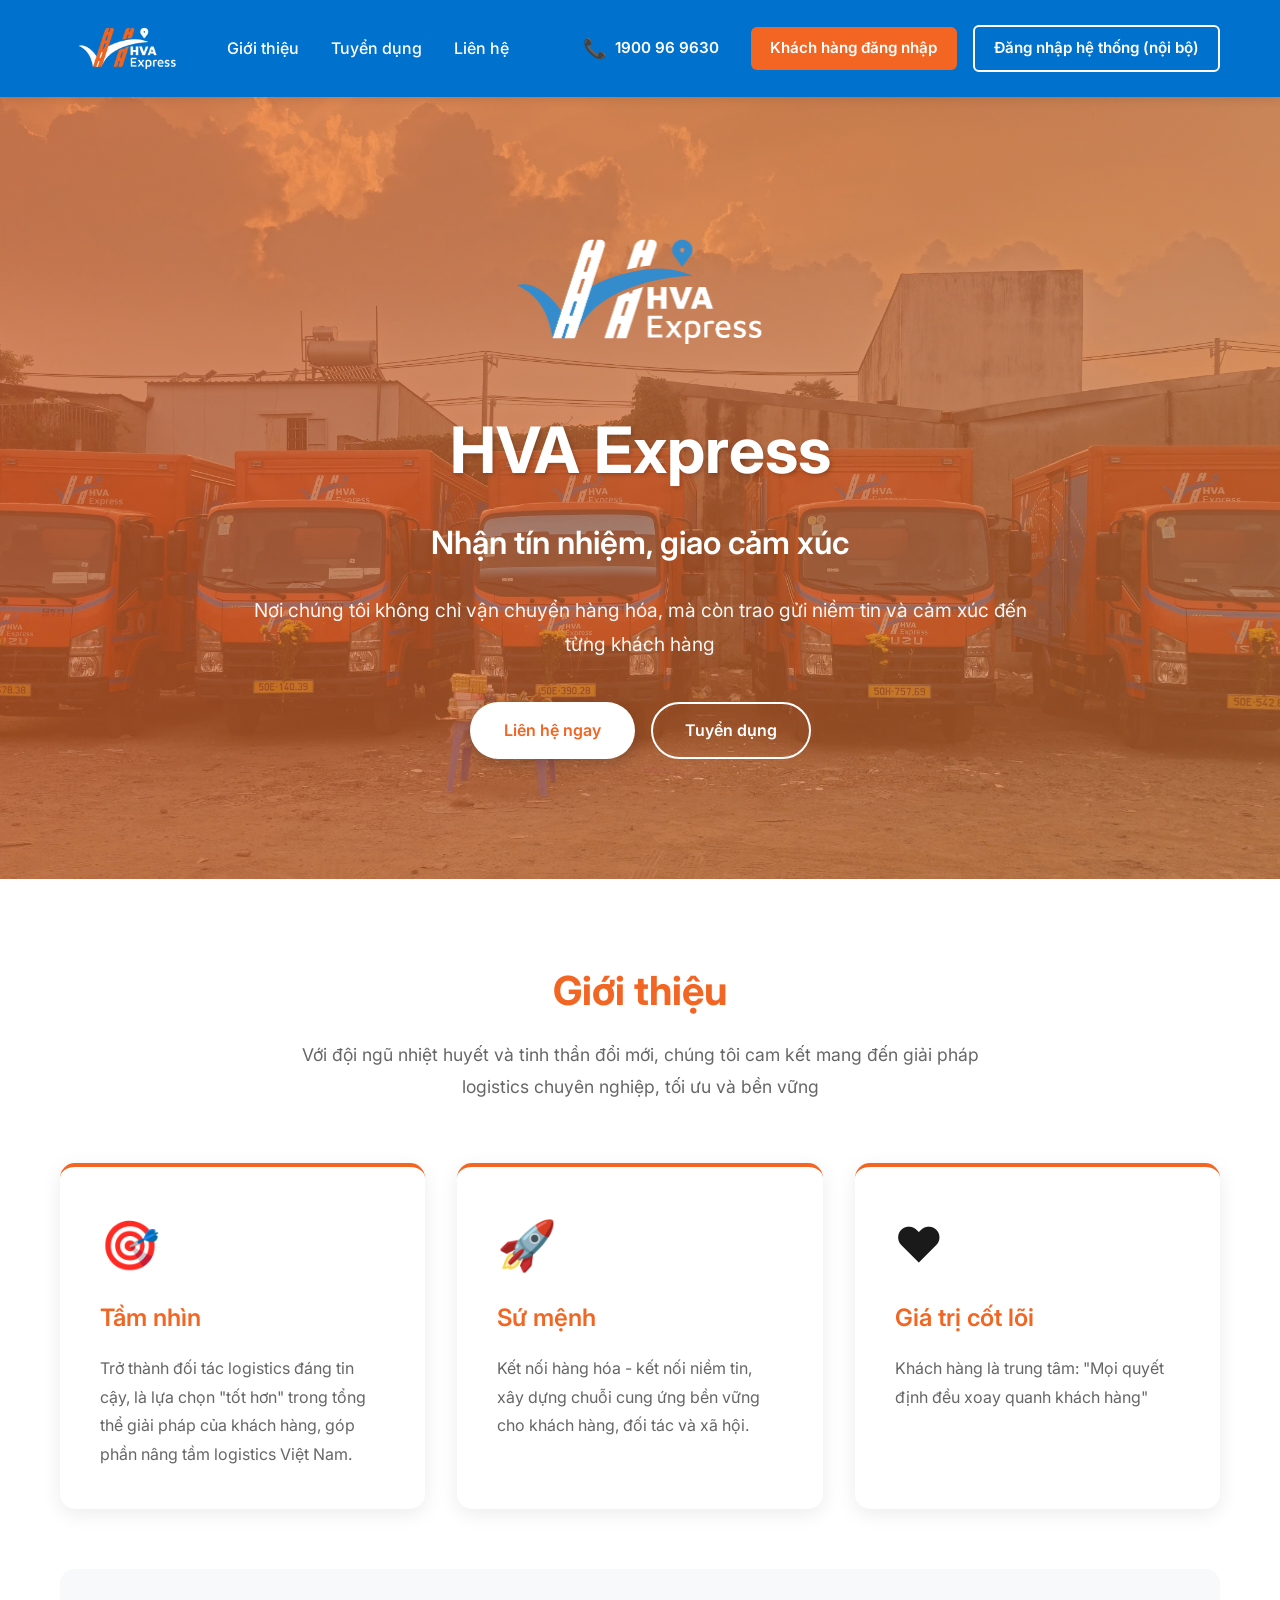
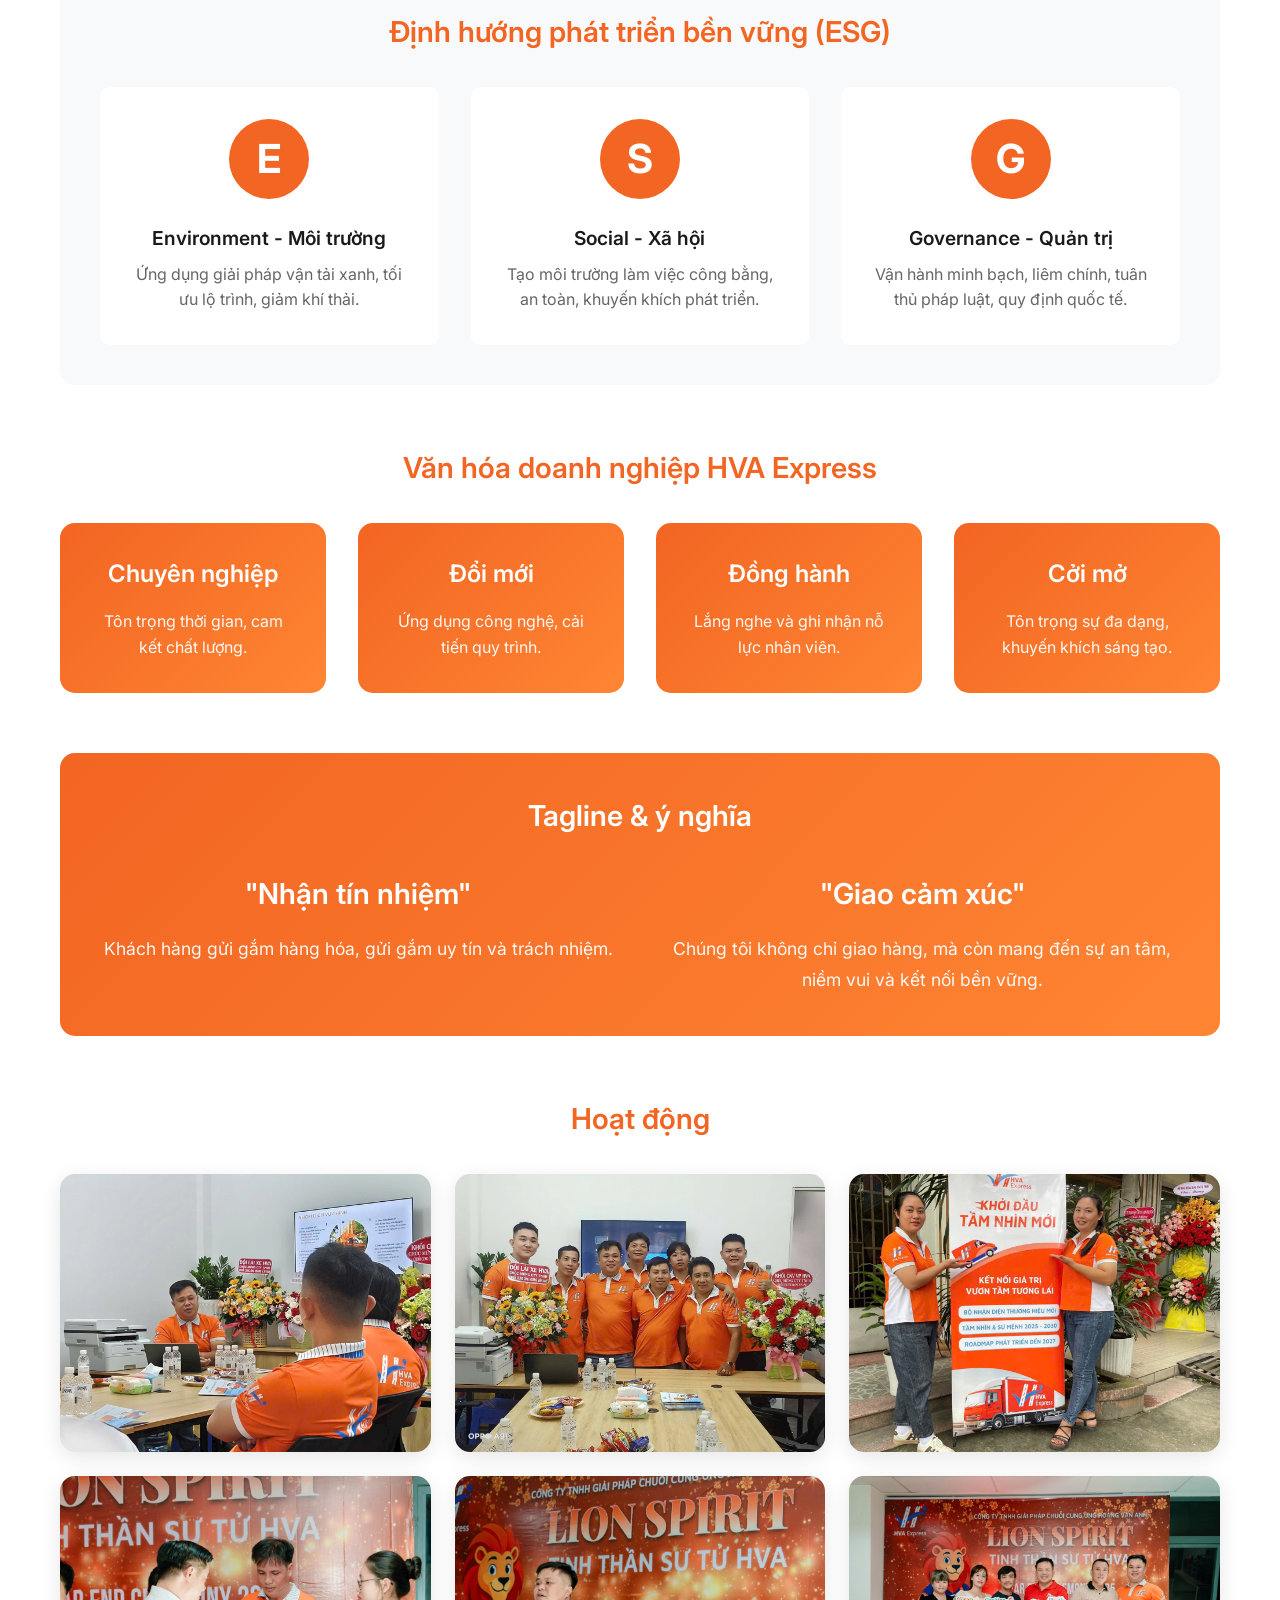
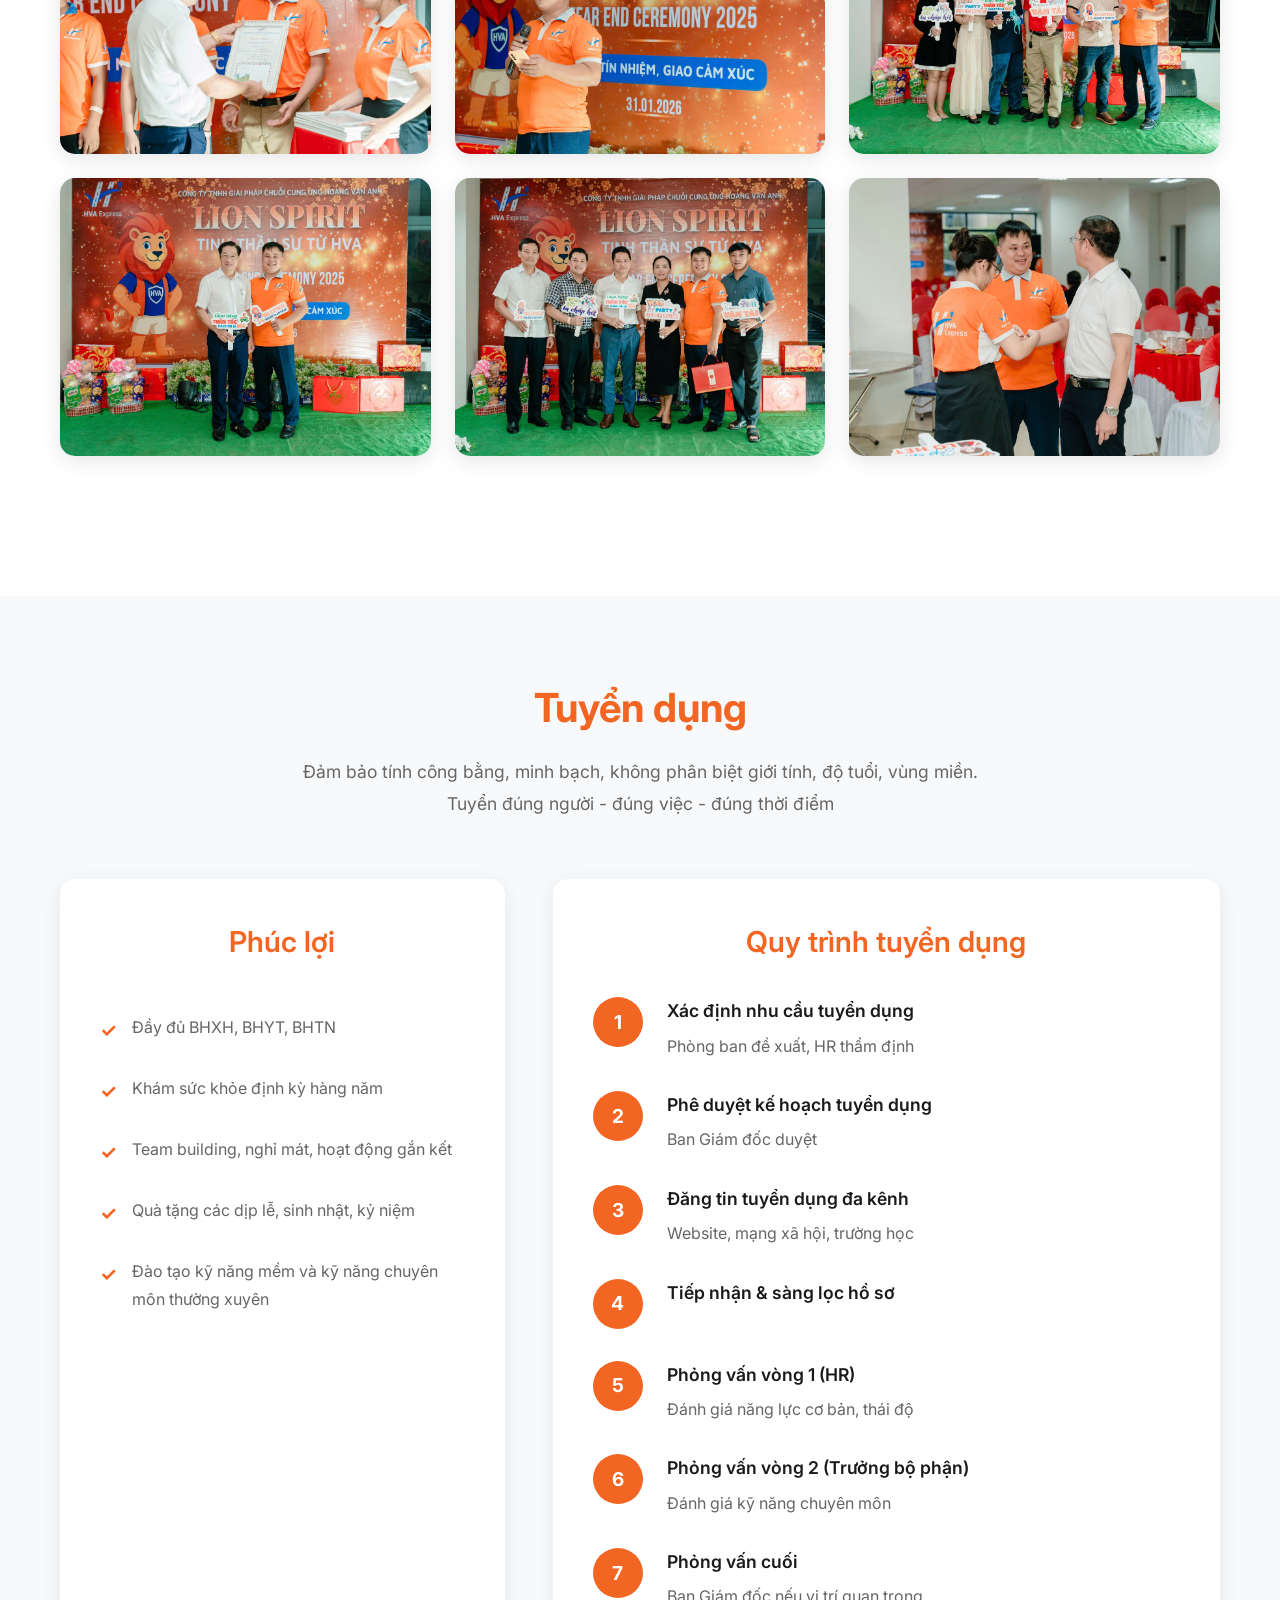
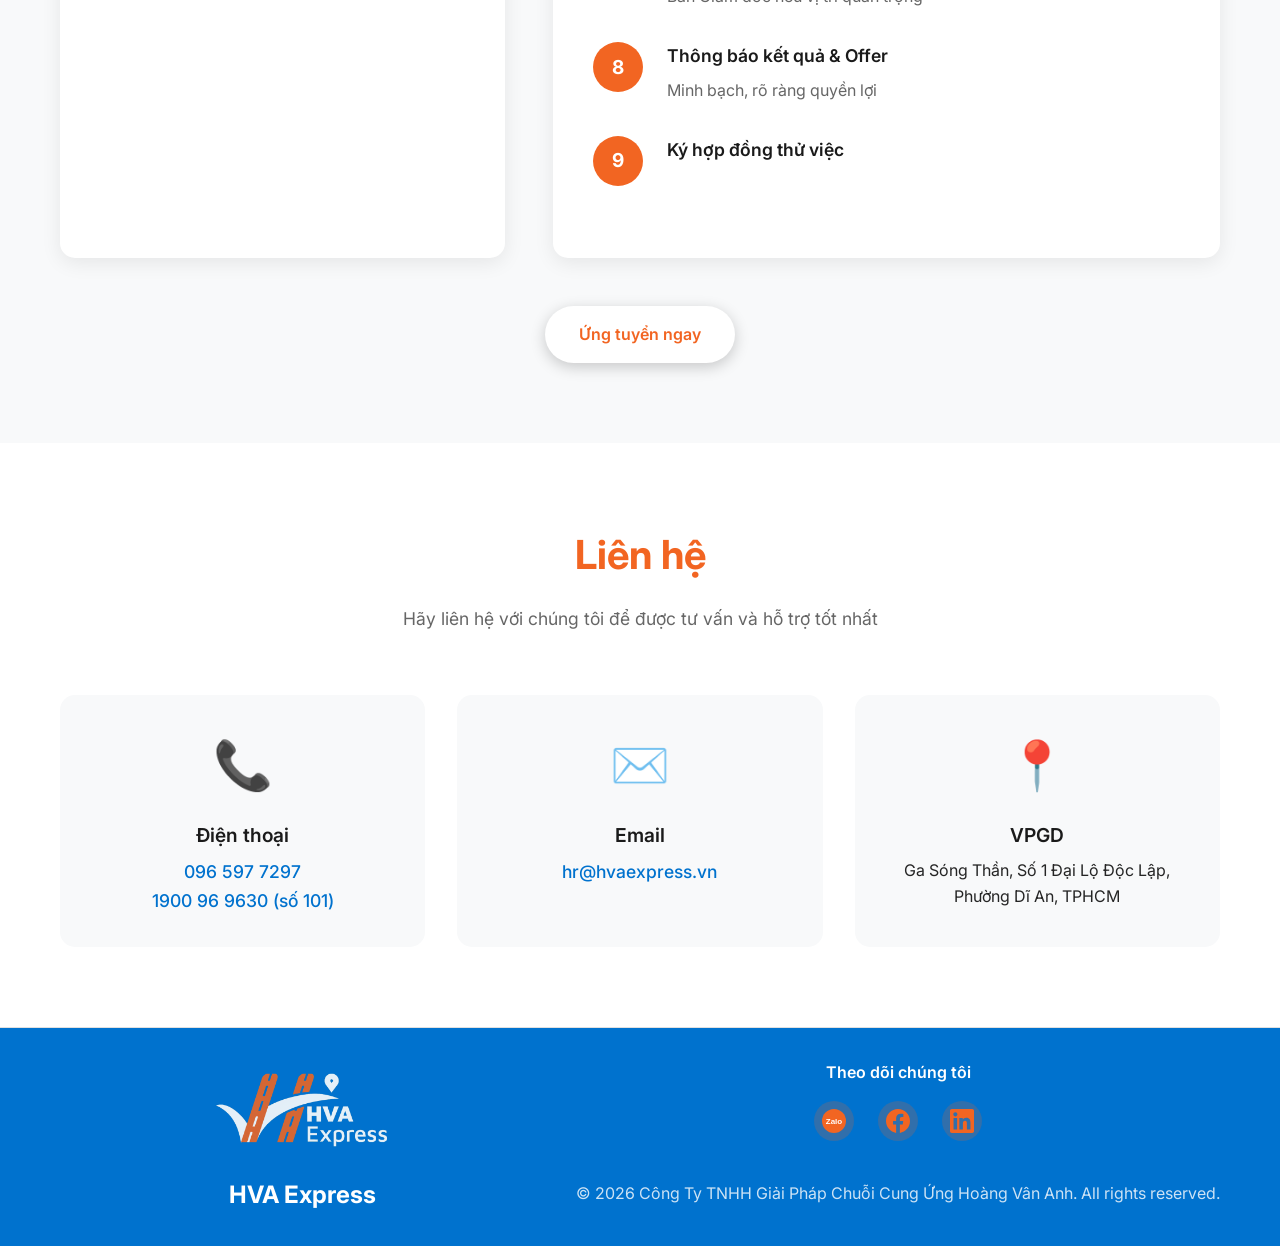
==== commit 09e4c7fc: "a" ====
--- a/index.html
+++ b/index.html
@@ -549,14 +549,14 @@
               <div class="contact-icon">📞</div>
               <div class="contact-details">
                 <h4 data-i18n="contact.phone.label">Điện thoại</h4>
-                <a href="tel:0335808279" data-i18n="contact.phone.number"
-                  >038 778 1739</a
+                <a href="tel:0965977297" data-i18n="contact.phone.number"
+                  >096 597 7297</a
                 >
                 <br />
                 <a href="tel:1900969630" class="hotline-link"
                   >1900 96 9630 (số 101)</a
                 >
-                <p data-i18n="contact.phone.contact">(Anh Tuấn)</p>
+                <!-- <p data-i18n="contact.phone.contact">(Anh Tuấn)</p> -->
               </div>
             </div>
             <div class="contact-item">
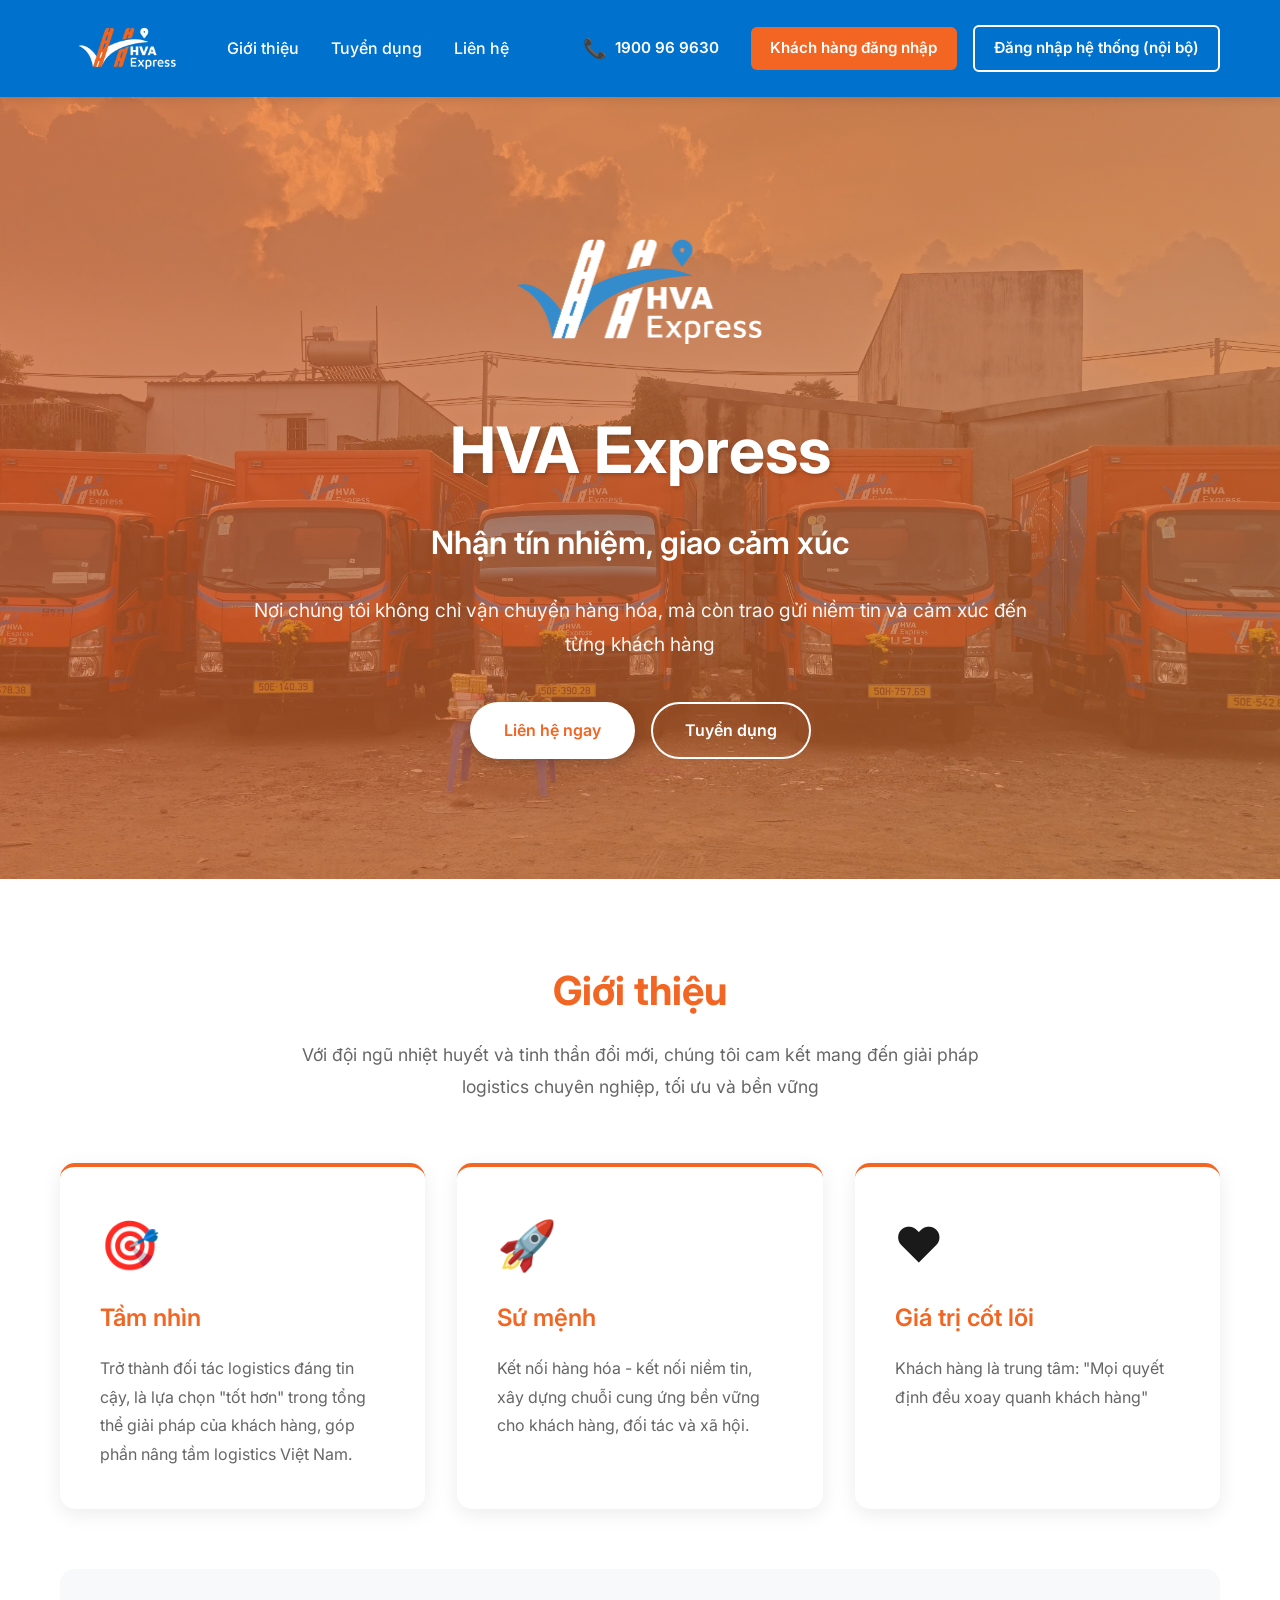
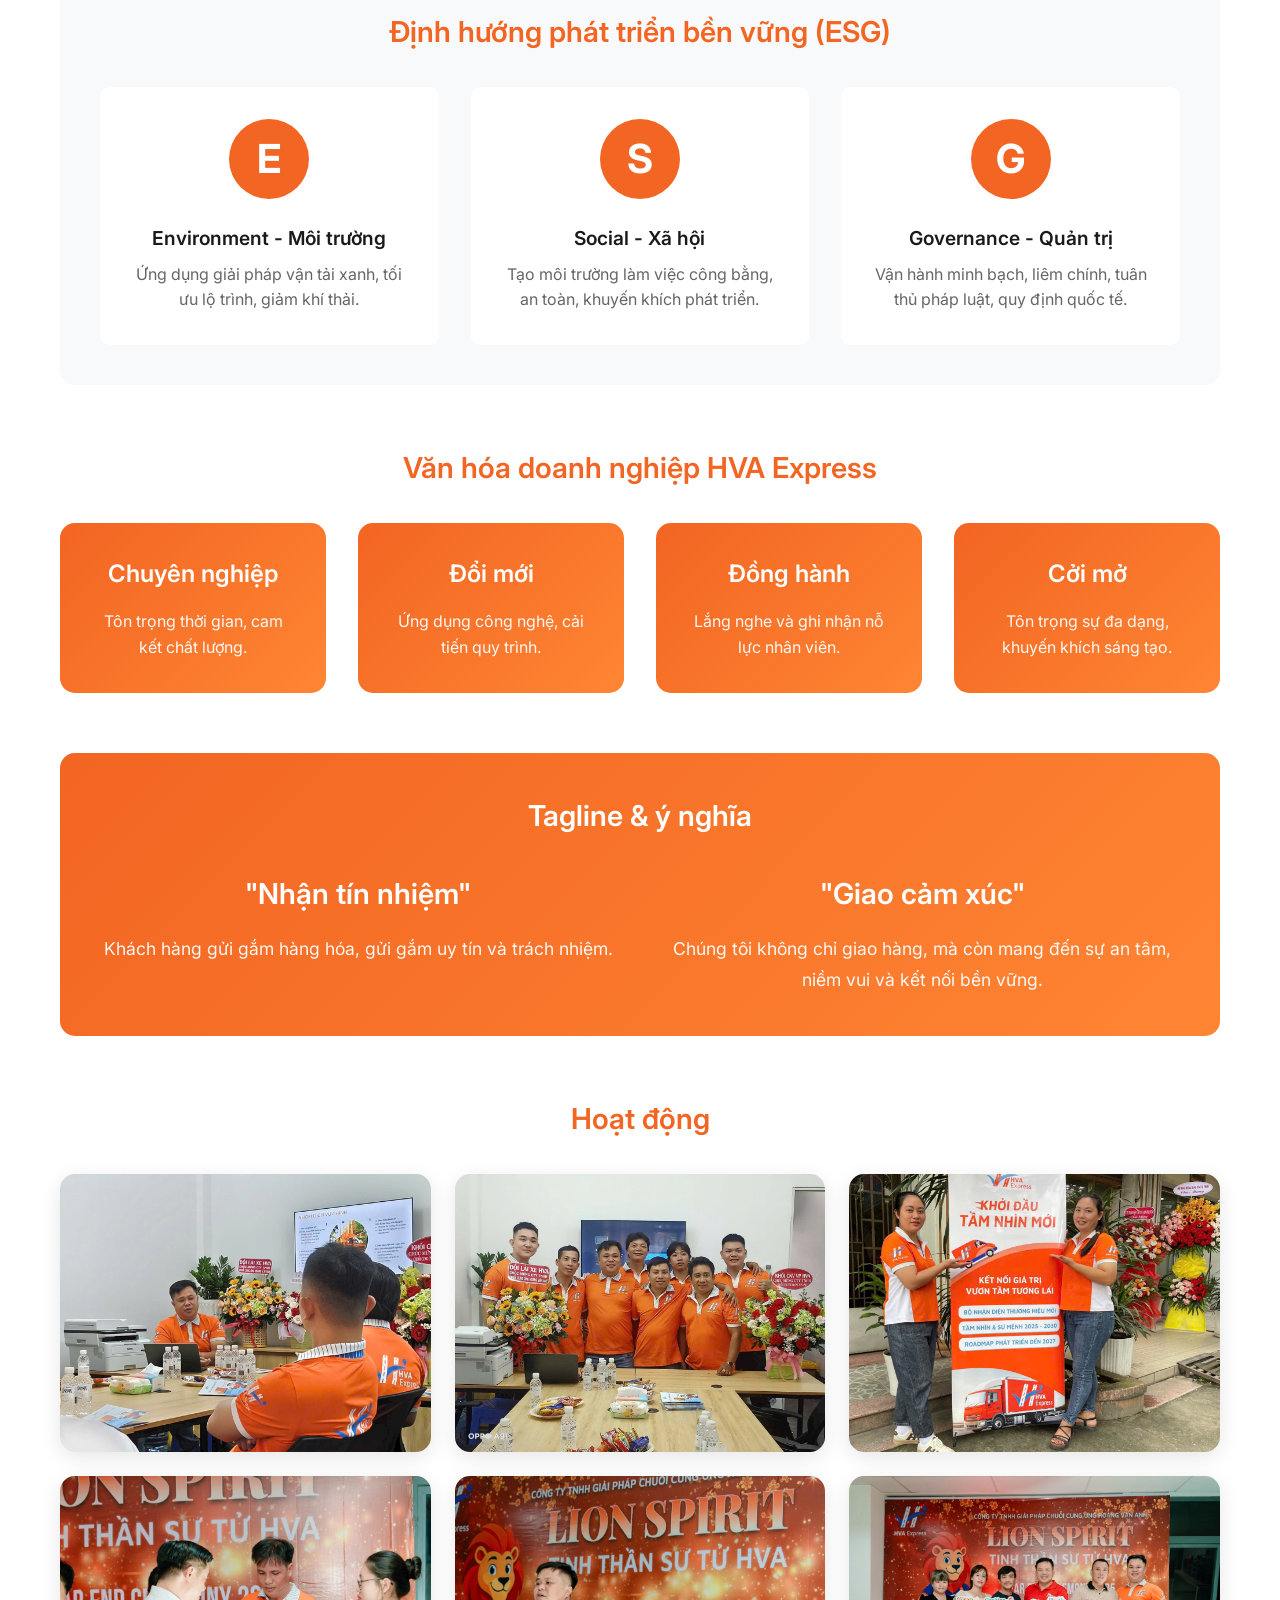
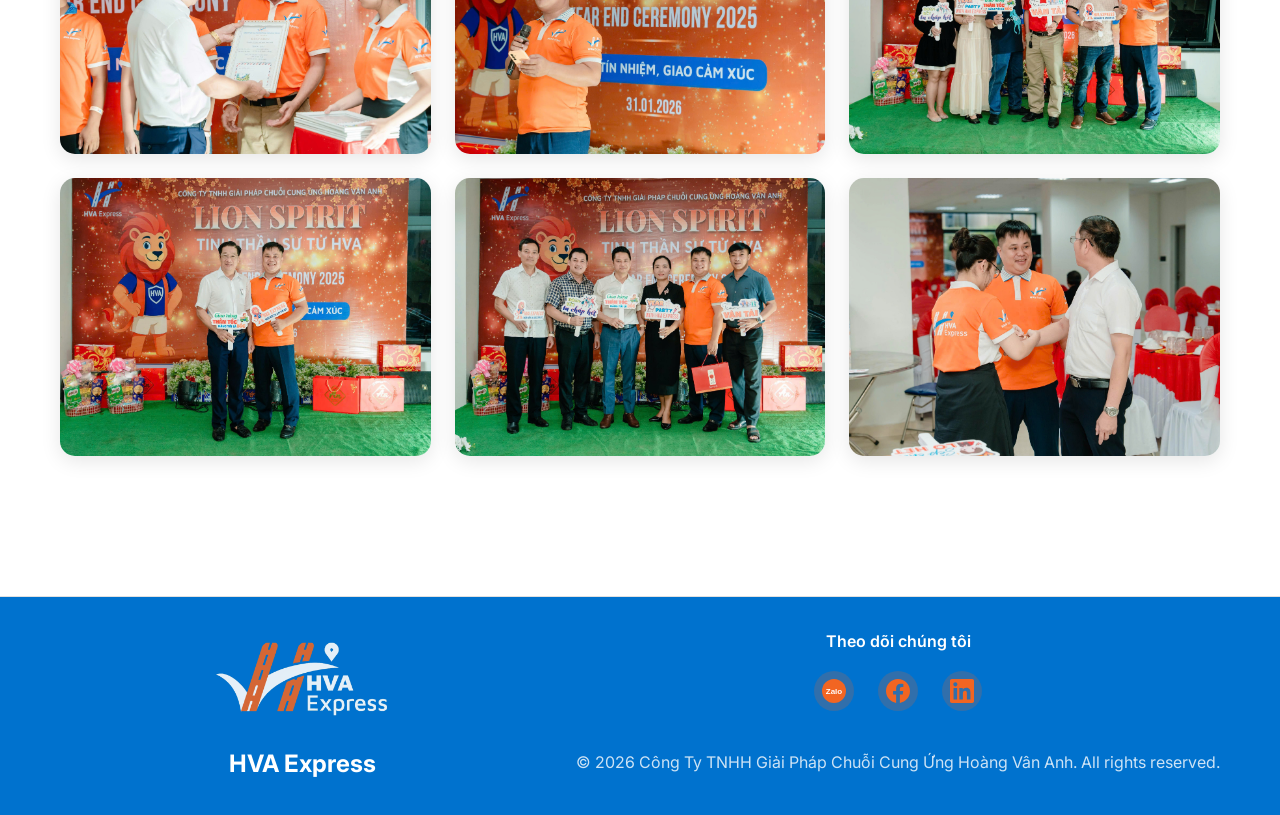
==== commit bd8639e9: "Add recruitment page and job details for Nhân viên Điều phối Hiện trường - Updated translations.js t" ====
--- a/index.html
+++ b/index.html
@@ -19,7 +19,7 @@
       <div class="container">
         <div class="nav-content">
           <div class="logo">
-            <a href="#">
+            <a href="index.html">
               <img
                 src="logo_white3.png"
                 alt="HVA Express Logo"
@@ -32,9 +32,13 @@
               <a href="#gioi-thieu" data-i18n="nav.introduction">Giới thiệu</a>
             </li>
             <li>
-              <a href="#tuyen-dung" data-i18n="nav.recruitment">Tuyển dụng</a>
+              <a href="tuyen-dung.html" data-i18n="nav.recruitment"
+                >Tuyển dụng</a
+              >
             </li>
-            <li><a href="#lien-he" data-i18n="nav.contact">Liên hệ</a></li>
+            <li>
+              <a href="lien-he.html" data-i18n="nav.contact">Liên hệ</a>
+            </li>
             <li class="nav-auth-divider"></li>
             <li class="nav-auth-item">
               <a
@@ -111,13 +115,13 @@
           </p>
           <div class="hero-cta">
             <a
-              href="#lien-he"
+              href="lien-he.html"
               class="btn btn-primary"
               data-i18n="hero.ctaContact"
               >Liên hệ ngay</a
             >
             <a
-              href="#tuyen-dung"
+              href="tuyen-dung.html"
               class="btn btn-secondary"
               data-i18n="hero.ctaRecruitment"
               >Tuyển dụng</a
@@ -379,204 +383,6 @@
               /></a>
               <div class="gallery-overlay">
                 <!-- <p>Hoạt động gắn kết</p> -->
-              </div>
-            </div>
-          </div>
-        </div>
-      </div>
-    </section>
-
-    <!-- Recruitment Section -->
-    <section id="tuyen-dung" class="section recruitment-section">
-      <div class="container">
-        <div class="section-header">
-          <h2 class="section-title" data-i18n="recruitment.title">
-            Tuyển dụng
-          </h2>
-          <p class="section-subtitle" data-i18n="recruitment.subtitle">
-            Đảm bảo tính công bằng, minh bạch, không phân biệt giới tính, độ
-            tuổi, vùng miền. Tuyển đúng người - đúng việc - đúng thời điểm
-          </p>
-        </div>
-
-        <div class="recruitment-content">
-          <div class="recruitment-benefits">
-            <h3 class="subsection-title" data-i18n="recruitment.benefits.title">
-              Phúc lợi
-            </h3>
-            <ul class="benefits-list">
-              <li data-i18n="recruitment.benefits.list.0">
-                Đầy đủ BHXH, BHYT, BHTN
-              </li>
-              <li data-i18n="recruitment.benefits.list.1">
-                Khám sức khỏe định kỳ hàng năm
-              </li>
-              <li data-i18n="recruitment.benefits.list.2">
-                Team building, nghỉ mát, hoạt động gắn kết
-              </li>
-              <li data-i18n="recruitment.benefits.list.3">
-                Quà tặng các dịp lễ, sinh nhật, kỷ niệm
-              </li>
-              <li data-i18n="recruitment.benefits.list.4">
-                Đào tạo kỹ năng mềm và kỹ năng chuyên môn thường xuyên
-              </li>
-            </ul>
-          </div>
-
-          <div class="recruitment-process">
-            <h3 class="subsection-title" data-i18n="recruitment.process.title">
-              Quy trình tuyển dụng
-            </h3>
-            <div class="process-steps">
-              <div class="process-step">
-                <div class="step-number">1</div>
-                <div class="step-content">
-                  <h4 data-i18n="recruitment.process.steps.0.title">
-                    Xác định nhu cầu tuyển dụng
-                  </h4>
-                  <p data-i18n="recruitment.process.steps.0.desc">
-                    Phòng ban đề xuất, HR thẩm định
-                  </p>
-                </div>
-              </div>
-              <div class="process-step">
-                <div class="step-number">2</div>
-                <div class="step-content">
-                  <h4 data-i18n="recruitment.process.steps.1.title">
-                    Phê duyệt kế hoạch tuyển dụng
-                  </h4>
-                  <p data-i18n="recruitment.process.steps.1.desc">
-                    Ban Giám đốc duyệt
-                  </p>
-                </div>
-              </div>
-              <div class="process-step">
-                <div class="step-number">3</div>
-                <div class="step-content">
-                  <h4 data-i18n="recruitment.process.steps.2.title">
-                    Đăng tin tuyển dụng đa kênh
-                  </h4>
-                  <p data-i18n="recruitment.process.steps.2.desc">
-                    Website, mạng xã hội, trường học
-                  </p>
-                </div>
-              </div>
-              <div class="process-step">
-                <div class="step-number">4</div>
-                <div class="step-content">
-                  <h4 data-i18n="recruitment.process.steps.3.title">
-                    Tiếp nhận & sàng lọc hồ sơ
-                  </h4>
-                </div>
-              </div>
-              <div class="process-step">
-                <div class="step-number">5</div>
-                <div class="step-content">
-                  <h4 data-i18n="recruitment.process.steps.4.title">
-                    Phỏng vấn vòng 1 (HR)
-                  </h4>
-                  <p data-i18n="recruitment.process.steps.4.desc">
-                    Đánh giá năng lực cơ bản, thái độ
-                  </p>
-                </div>
-              </div>
-              <div class="process-step">
-                <div class="step-number">6</div>
-                <div class="step-content">
-                  <h4 data-i18n="recruitment.process.steps.5.title">
-                    Phỏng vấn vòng 2 (Trưởng bộ phận)
-                  </h4>
-                  <p data-i18n="recruitment.process.steps.5.desc">
-                    Đánh giá kỹ năng chuyên môn
-                  </p>
-                </div>
-              </div>
-              <div class="process-step">
-                <div class="step-number">7</div>
-                <div class="step-content">
-                  <h4 data-i18n="recruitment.process.steps.6.title">
-                    Phỏng vấn cuối
-                  </h4>
-                  <p data-i18n="recruitment.process.steps.6.desc">
-                    Ban Giám đốc nếu vị trí quan trọng
-                  </p>
-                </div>
-              </div>
-              <div class="process-step">
-                <div class="step-number">8</div>
-                <div class="step-content">
-                  <h4 data-i18n="recruitment.process.steps.7.title">
-                    Thông báo kết quả & Offer
-                  </h4>
-                  <p data-i18n="recruitment.process.steps.7.desc">
-                    Minh bạch, rõ ràng quyền lợi
-                  </p>
-                </div>
-              </div>
-              <div class="process-step">
-                <div class="step-number">9</div>
-                <div class="step-content">
-                  <h4 data-i18n="recruitment.process.steps.8.title">
-                    Ký hợp đồng thử việc
-                  </h4>
-                </div>
-              </div>
-            </div>
-          </div>
-        </div>
-
-        <div class="recruitment-cta">
-          <a href="#lien-he" class="btn btn-primary" data-i18n="recruitment.cta"
-            >Ứng tuyển ngay</a
-          >
-        </div>
-      </div>
-    </section>
-
-    <!-- Contact Section -->
-    <section id="lien-he" class="section contact-section">
-      <div class="container">
-        <div class="section-header">
-          <h2 class="section-title" data-i18n="contact.title">Liên hệ</h2>
-          <p class="section-subtitle" data-i18n="contact.subtitle">
-            Hãy liên hệ với chúng tôi để được tư vấn và hỗ trợ tốt nhất
-          </p>
-        </div>
-
-        <div class="contact-content">
-          <div class="contact-info">
-            <div class="contact-item">
-              <div class="contact-icon">📞</div>
-              <div class="contact-details">
-                <h4 data-i18n="contact.phone.label">Điện thoại</h4>
-                <a href="tel:0965977297" data-i18n="contact.phone.number"
-                  >096 597 7297</a
-                >
-                <br />
-                <a href="tel:1900969630" class="hotline-link"
-                  >1900 96 9630 (số 101)</a
-                >
-                <!-- <p data-i18n="contact.phone.contact">(Anh Tuấn)</p> -->
-              </div>
-            </div>
-            <div class="contact-item">
-              <div class="contact-icon">✉️</div>
-              <div class="contact-details">
-                <h4 data-i18n="contact.email.label">Email</h4>
-                <a
-                  href="mailto:hr@hvaexpress.vn"
-                  data-i18n="contact.email.address"
-                  >hr@hvaexpress.vn</a
-                >
-              </div>
-            </div>
-            <div class="contact-item">
-              <div class="contact-icon">📍</div>
-              <div class="contact-details">
-                <h4 data-i18n="contact.address.label">Địa chỉ</h4>
-                <p data-i18n="contact.address.text">
-                  Ga Sóng Thần, Số 1 Đại Lộ Độc Lập,<br />Phường Dĩ An, TPHCM
-                </p>
               </div>
             </div>
           </div>
--- a/styles.css
+++ b/styles.css
@@ -105,7 +105,8 @@
   transition: width 0.3s;
 }
 
-.nav-menu a:hover::after {
+.nav-menu a:hover::after,
+.nav-menu a.active::after {
   width: 100%;
 }
 
@@ -317,6 +318,66 @@
   flex-wrap: wrap;
 }
 
+/* Page Hero (sub pages) */
+.page-hero {
+  position: relative;
+  padding: 90px 0 80px;
+  background: url("hero-banner.jpg") center / cover no-repeat;
+  color: var(--white);
+  text-align: center;
+}
+
+.page-hero::before {
+  content: "";
+  position: absolute;
+  inset: 0;
+  background: linear-gradient(
+    135deg,
+    rgba(242, 101, 34, 0.92) 0%,
+    rgba(255, 133, 51, 0.85) 100%
+  );
+}
+
+.page-hero .container {
+  position: relative;
+  z-index: 1;
+  animation: fadeInUp 0.6s ease-out;
+}
+
+.breadcrumb {
+  display: flex;
+  flex-wrap: wrap;
+  justify-content: center;
+  gap: 0.5rem;
+  font-size: 0.9rem;
+  opacity: 0.9;
+  margin-bottom: 1rem;
+}
+
+.breadcrumb a {
+  color: var(--white);
+  text-decoration: none;
+}
+
+.breadcrumb a:hover {
+  text-decoration: underline;
+}
+
+.page-hero-title {
+  font-size: 3rem;
+  font-weight: 700;
+  margin-bottom: 1rem;
+  text-shadow: 2px 2px 4px rgba(0, 0, 0, 0.2);
+}
+
+.page-hero-subtitle {
+  max-width: 720px;
+  margin: 0 auto;
+  font-size: 1.15rem;
+  line-height: 1.8;
+  opacity: 0.95;
+}
+
 /* Buttons */
 .btn {
   display: inline-block;
@@ -355,6 +416,7 @@
 /* Section Styles */
 .section {
   padding: 80px 0;
+  scroll-margin-top: 80px; /* keep anchored sections clear of the sticky navbar */
 }
 
 .section-header {
@@ -698,72 +760,367 @@
 }
 
 .recruitment-cta {
+  margin-top: 60px;
+  padding: 3rem 2rem;
+  background: linear-gradient(135deg, var(--primary-color) 0%, #ff8533 100%);
+  border-radius: 15px;
+  color: var(--white);
   text-align: center;
-  margin-top: 3rem;
+}
+
+.recruitment-cta h3 {
+  font-size: 1.8rem;
+  font-weight: 600;
+  margin-bottom: 0.75rem;
+}
+
+.recruitment-cta p {
+  max-width: 600px;
+  margin: 0 auto 2rem;
+  font-size: 1.1rem;
+  line-height: 1.8;
+  opacity: 0.95;
+}
+
+/* Job List (tuyen-dung.html) */
+.jobs-section {
+  margin-bottom: 60px;
+}
+
+.jobs-list {
+  display: flex;
+  flex-direction: column;
+  gap: 1.25rem;
+}
+
+.job-item {
+  display: flex;
+  align-items: center;
+  justify-content: space-between;
+  gap: 2rem;
+  padding: 2rem 2.5rem;
+  background: var(--white);
+  border-radius: 15px;
+  border-left: 4px solid var(--primary-color);
+  box-shadow: 0 5px 20px rgba(0, 0, 0, 0.08);
+  color: inherit;
+  text-decoration: none;
+  transition:
+    transform 0.3s,
+    box-shadow 0.3s;
+}
+
+.job-item:hover {
+  transform: translateY(-3px);
+  box-shadow: 0 10px 30px rgba(242, 101, 34, 0.2);
+}
+
+.job-badge {
+  display: inline-block;
+  background: var(--primary-color);
+  color: var(--white);
+  font-size: 0.75rem;
+  font-weight: 600;
+  text-transform: uppercase;
+  letter-spacing: 0.5px;
+  padding: 0.25rem 0.75rem;
+  border-radius: 50px;
+  margin-bottom: 0.75rem;
+}
+
+.job-title {
+  font-size: 1.4rem;
+  font-weight: 700;
+  color: var(--text-dark);
+  line-height: 1.3;
+  margin-bottom: 0.75rem;
+  transition: color 0.3s;
+}
+
+.job-item:hover .job-title {
+  color: var(--primary-color);
+}
+
+.job-meta {
+  display: flex;
+  flex-wrap: wrap;
+  gap: 0.6rem;
+  list-style: none;
+}
+
+.job-meta li {
+  background: rgba(0, 114, 206, 0.08);
+  color: var(--secondary-color);
+  font-size: 0.9rem;
+  font-weight: 500;
+  padding: 0.35rem 0.9rem;
+  border-radius: 50px;
+}
+
+.job-item-side {
+  display: flex;
+  flex-direction: column;
+  align-items: flex-end;
+  gap: 0.75rem;
+  flex-shrink: 0;
+  text-align: right;
+}
+
+.job-salary {
+  color: var(--primary-color);
+  font-size: 1.1rem;
+  font-weight: 700;
+}
+
+.job-item-link {
+  padding: 0.6rem 1.4rem;
+  background: var(--primary-color);
+  color: var(--white);
+  font-size: 0.95rem;
+  font-weight: 600;
+  border-radius: 50px;
+  white-space: nowrap;
+  transition: background 0.3s;
+}
+
+.job-item:hover .job-item-link {
+  background: #ff7935;
+}
+
+/* Arrow lives in CSS so data-i18n text replacement doesn't drop it */
+.job-item-link::after,
+.job-apply::after {
+  content: " →";
+}
+
+/* Job Detail (viec-lam/*.html) */
+.job-hero .job-badge {
+  background: var(--white);
+  color: var(--primary-color);
+}
+
+.job-hero-salary {
+  font-size: 1.3rem;
+  font-weight: 700;
+  margin-bottom: 1.25rem;
+}
+
+.job-hero-meta {
+  justify-content: center;
+}
+
+.job-hero-meta li {
+  background: rgba(255, 255, 255, 0.18);
+  color: var(--white);
+}
+
+.job-detail-section {
+  background: var(--bg-light);
+}
+
+.job-post {
+  display: grid;
+  grid-template-columns: 1fr 320px;
+  gap: 3rem;
+  padding: 2.5rem;
+  background: var(--white);
+  border-radius: 15px;
+  box-shadow: 0 5px 20px rgba(0, 0, 0, 0.08);
+  border-top: 4px solid var(--primary-color);
+}
+
+.job-block + .job-block {
+  margin-top: 2rem;
+}
+
+.job-block h2 {
+  font-size: 1.2rem;
+  font-weight: 600;
+  color: var(--text-dark);
+  margin-bottom: 1rem;
+}
+
+.job-block ul {
+  list-style: none;
+}
+
+.job-block li {
+  position: relative;
+  padding-left: 1.5rem;
+  margin-bottom: 0.6rem;
+  color: var(--text-light);
+  line-height: 1.7;
+}
+
+.job-block li::before {
+  content: "";
+  position: absolute;
+  left: 0.25rem;
+  top: 0.7em;
+  width: 7px;
+  height: 7px;
+  border-radius: 50%;
+  background: var(--primary-color);
+}
+
+.job-apply-box {
+  align-self: start;
+  position: sticky;
+  top: 130px;
+  background: rgba(242, 101, 34, 0.06);
+  border: 1px solid rgba(242, 101, 34, 0.2);
+  border-radius: 15px;
+  padding: 1.75rem;
+}
+
+.job-apply-box h2 {
+  font-size: 1.25rem;
+  font-weight: 600;
+  color: var(--primary-color);
+  margin-bottom: 0.5rem;
+}
+
+.job-apply-box p {
+  color: var(--text-light);
+  font-size: 0.95rem;
+  line-height: 1.6;
+  margin-bottom: 1.25rem;
+}
+
+.job-contact {
+  display: block;
+  color: var(--text-dark);
+  text-decoration: none;
+  font-weight: 600;
+  margin-bottom: 0.75rem;
+  overflow-wrap: anywhere;
+  transition: color 0.3s;
+}
+
+.job-contact:hover {
+  color: var(--primary-color);
+}
+
+.job-contact-name {
+  white-space: nowrap;
+}
+
+.job-apply {
+  display: block;
+  margin-top: 1.5rem;
+  padding: 0.8rem 1.4rem;
+  background: var(--primary-color);
+  color: var(--white);
+  text-align: center;
+  text-decoration: none;
+  font-weight: 600;
+  border-radius: 50px;
+  transition: all 0.3s ease;
+}
+
+.job-apply:hover {
+  background: #ff7935;
+  transform: translateY(-2px);
+  box-shadow: 0 4px 12px rgba(242, 101, 34, 0.3);
+}
+
+.job-back {
+  display: inline-block;
+  margin-top: 2rem;
+  color: var(--secondary-color);
+  font-weight: 600;
+  text-decoration: none;
+}
+
+.job-back:hover {
+  text-decoration: underline;
 }
 
 /* Contact Section */
 .contact-section {
+  background: var(--bg-light);
+}
+
+.contact-layout {
+  display: grid;
+  grid-template-columns: 1fr 1.4fr;
+  gap: 2rem;
+}
+
+.contact-info {
+  display: flex;
+  flex-direction: column;
+  gap: 1.25rem;
+}
+
+.contact-item {
+  display: flex;
+  align-items: center;
+  gap: 1.25rem;
   background: var(--white);
+  padding: 1.5rem;
+  border-radius: 15px;
+  box-shadow: 0 5px 20px rgba(0, 0, 0, 0.06);
+  transition: transform 0.3s;
+}
+
+.contact-item:hover {
+  transform: translateY(-3px);
+}
+
+.contact-icon {
+  display: flex;
+  align-items: center;
+  justify-content: center;
+  width: 56px;
+  height: 56px;
+  flex-shrink: 0;
+  background: rgba(242, 101, 34, 0.1);
+  border-radius: 50%;
+  font-size: 1.5rem;
+}
+
+.contact-details h4 {
+  font-size: 0.85rem;
+  font-weight: 600;
+  text-transform: uppercase;
+  letter-spacing: 0.5px;
+  color: var(--text-light);
+  margin-bottom: 0.25rem;
+}
+
+.contact-details a {
   color: var(--text-dark);
-}
-
-.contact-content {
-  max-width: 1200px;
-  margin: 0 auto;
-}
-
-.contact-info {
-  display: grid;
-  grid-template-columns: repeat(3, 1fr);
-  gap: 2rem;
-}
-
-.contact-item {
-  display: flex;
-  flex-direction: column;
-  align-items: center;
-  text-align: center;
-  background: var(--bg-light);
-  padding: 2rem;
+  text-decoration: none;
+  font-size: 1.15rem;
+  font-weight: 600;
+  overflow-wrap: anywhere;
+  transition: color 0.3s;
+}
+
+.contact-details a:hover {
+  color: var(--primary-color);
+}
+
+.contact-details p {
+  color: var(--text-dark);
+  font-weight: 500;
+  line-height: 1.6;
+}
+
+.contact-map {
+  min-height: 400px;
   border-radius: 15px;
-  transition: transform 0.3s;
-}
-
-.contact-item:hover {
-  transform: translateY(-5px);
-  background: #e8f0f7;
-}
-
-.contact-icon {
-  font-size: 3rem;
-  flex-shrink: 0;
-  margin-bottom: 1rem;
-}
-
-.contact-details h4 {
-  font-size: 1.2rem;
-  font-weight: 600;
-  margin-bottom: 0.5rem;
-}
-
-.contact-details a {
-  color: var(--secondary-color);
-  text-decoration: none;
-  font-size: 1.1rem;
-  font-weight: 500;
-  transition: opacity 0.3s;
-}
-
-.contact-details a:hover {
-  opacity: 0.8;
-  text-decoration: underline;
-}
-
-.contact-details p {
-  margin-top: 0.5rem;
-  opacity: 0.95;
-  line-height: 1.6;
+  overflow: hidden;
+  box-shadow: 0 5px 20px rgba(0, 0, 0, 0.08);
+}
+
+.contact-map iframe {
+  display: block;
+  width: 100%;
+  height: 100%;
+  min-height: 400px;
+  border: 0;
 }
 
 /* Footer */
@@ -1017,12 +1374,51 @@
     grid-template-columns: 1fr;
   }
 
-  .recruitment-content {
+  .recruitment-content,
+  .job-post,
+  .contact-layout {
     grid-template-columns: 1fr;
   }
 
-  .contact-info {
-    grid-template-columns: 1fr;
+  .page-hero {
+    padding: 60px 0;
+  }
+
+  .page-hero-title {
+    font-size: 2.2rem;
+  }
+
+  .page-hero-subtitle {
+    font-size: 1rem;
+  }
+
+  .job-item {
+    flex-direction: column;
+    align-items: stretch;
+    gap: 1.25rem;
+    padding: 1.5rem;
+  }
+
+  .job-item-side {
+    align-items: flex-start;
+    text-align: left;
+  }
+
+  .job-title {
+    font-size: 1.25rem;
+  }
+
+  .job-post {
+    gap: 2rem;
+  }
+
+  .job-apply-box {
+    position: static;
+  }
+
+  .contact-map,
+  .contact-map iframe {
+    min-height: 300px;
   }
 
   .footer-content {
@@ -1088,9 +1484,15 @@
     font-size: 1.8rem;
   }
 
+  .page-hero-title {
+    font-size: 2rem;
+  }
+
   .card,
+  .job-post,
   .esg-section,
-  .tagline-section {
+  .tagline-section,
+  .recruitment-cta {
     padding: 1.5rem;
   }
 }
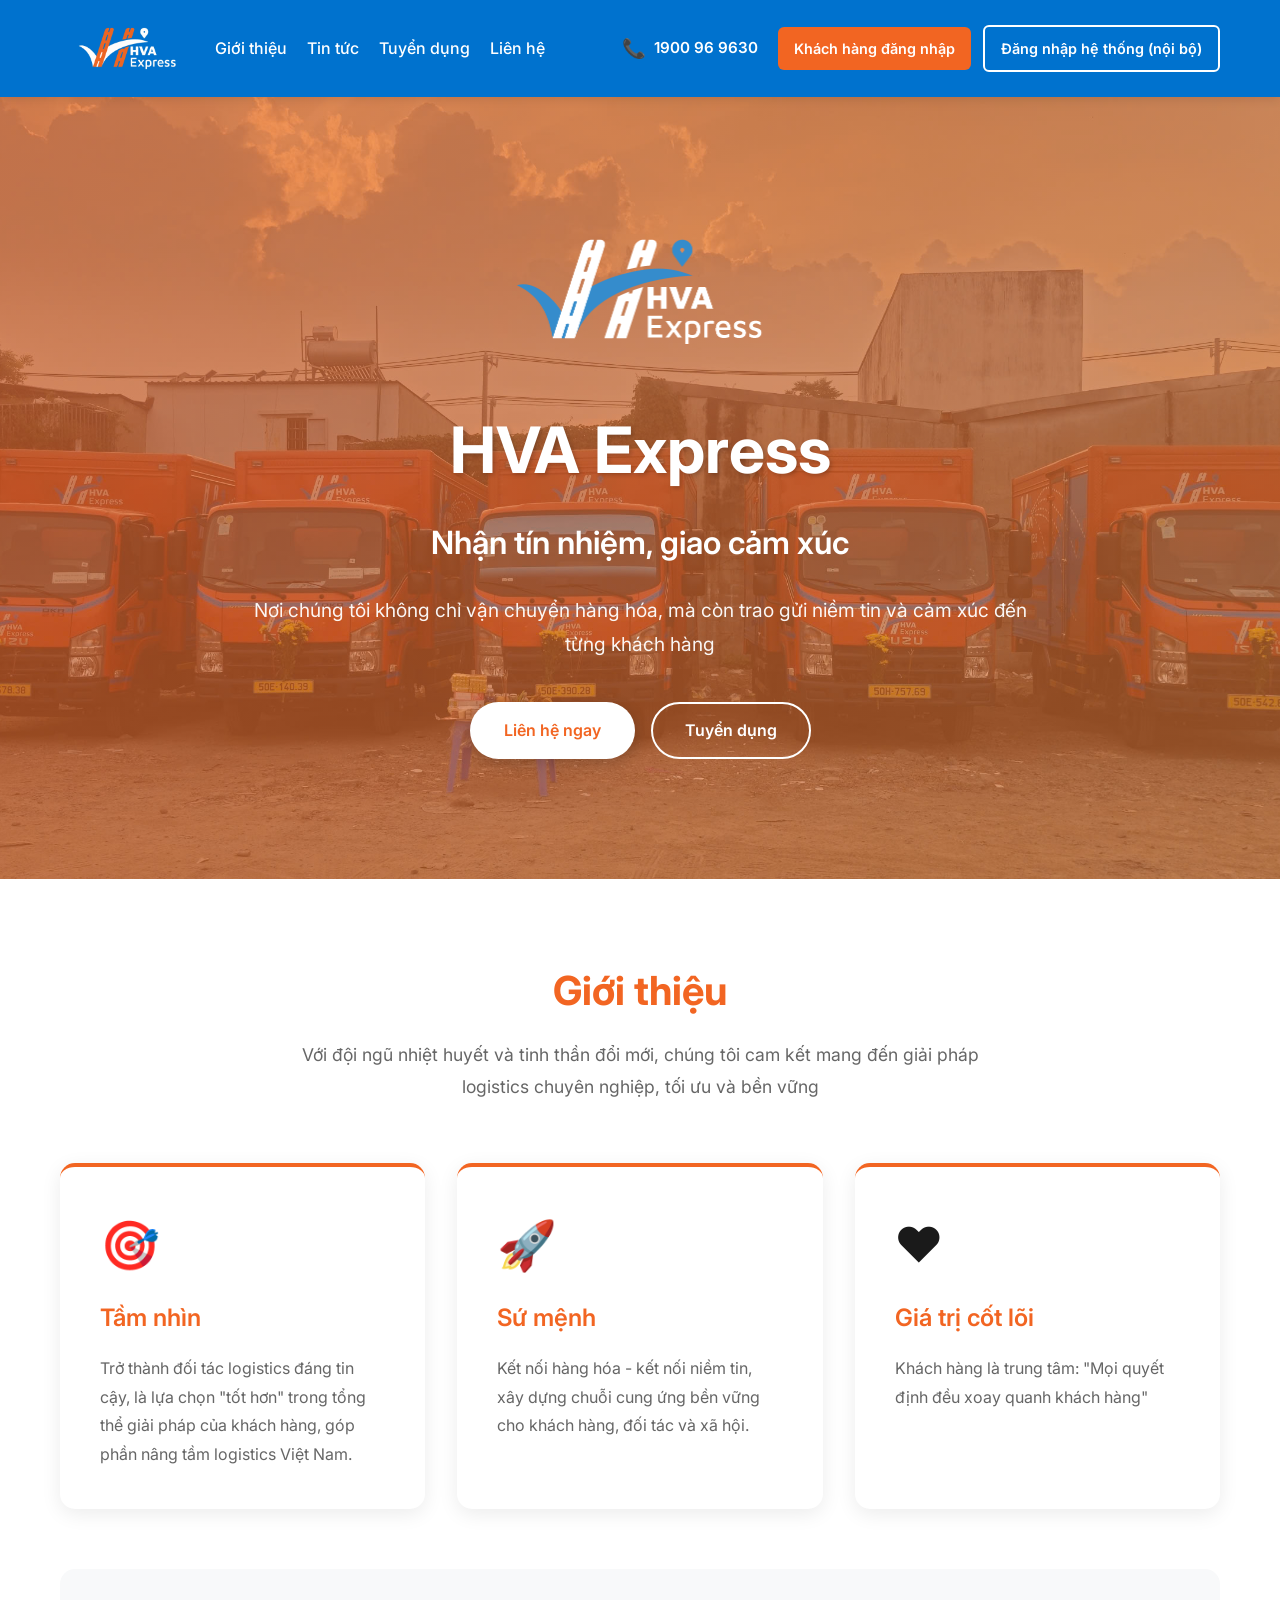
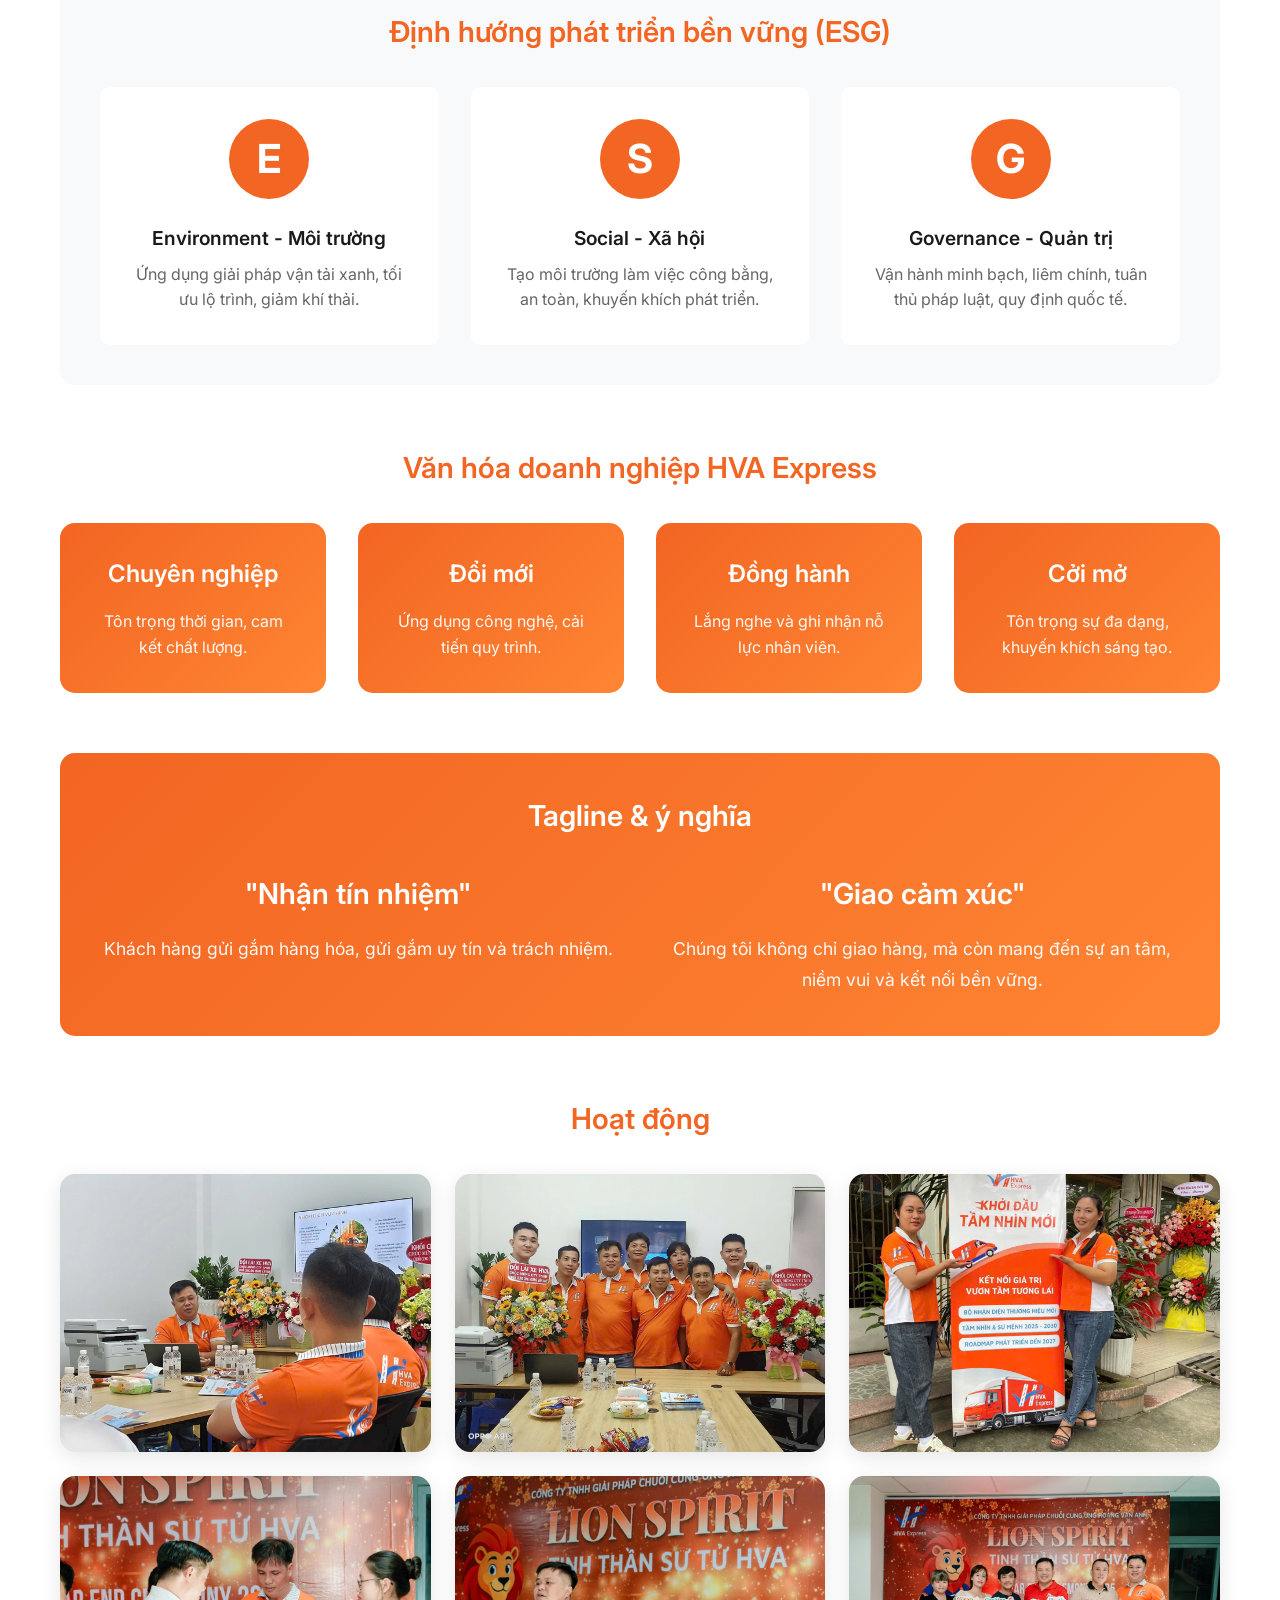
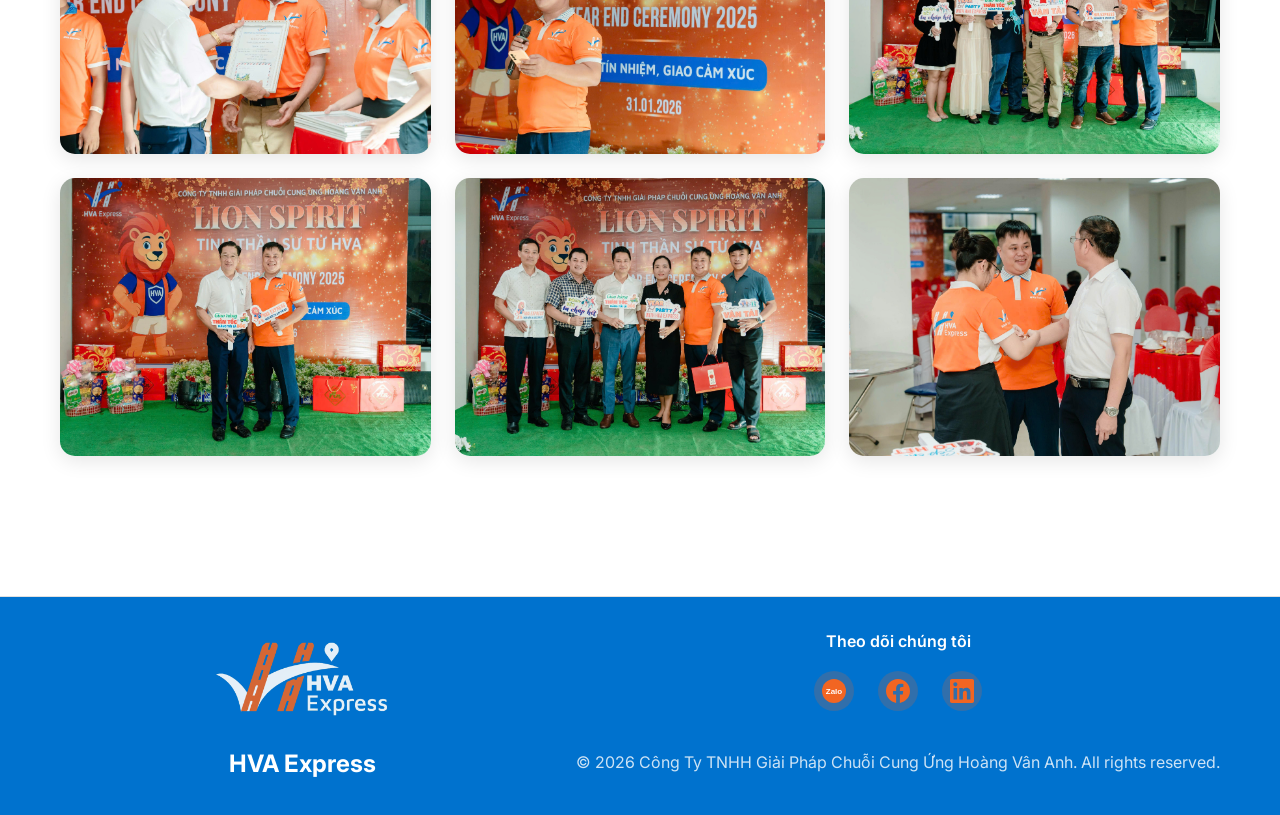
==== commit 25421e5c: "Add news article for TS. Nguyễn Văn Đạt's visit and update navigation - Created a new article page f" ====
--- a/index.html
+++ b/index.html
@@ -32,6 +32,9 @@
               <a href="#gioi-thieu" data-i18n="nav.introduction">Giới thiệu</a>
             </li>
             <li>
+              <a href="tin-tuc.html" data-i18n="nav.news">Tin tức</a>
+            </li>
+            <li>
               <a href="tuyen-dung.html" data-i18n="nav.recruitment"
                 >Tuyển dụng</a
               >
--- a/styles.css
+++ b/styles.css
@@ -48,7 +48,7 @@
   display: flex;
   justify-content: space-between;
   align-items: center;
-  gap: 2rem;
+  gap: 1.25rem;
 }
 
 .logo {
@@ -78,7 +78,7 @@
 .nav-menu {
   display: flex;
   list-style: none;
-  gap: 2rem;
+  gap: 1.25rem;
   flex: 1;
 }
 
@@ -86,6 +86,7 @@
   text-decoration: none;
   color: var(--white);
   font-weight: 500;
+  white-space: nowrap;
   transition: color 0.3s;
   position: relative;
 }
@@ -123,7 +124,6 @@
   display: flex;
   align-items: center;
   gap: 0.5rem;
-  margin-left: 2rem;
 }
 
 .hotline-icon {
@@ -135,6 +135,7 @@
   color: var(--white);
   font-weight: 600;
   font-size: 0.95rem;
+  white-space: nowrap;
   transition: color 0.3s ease;
 }
 
@@ -183,16 +184,17 @@
 .auth-buttons {
   display: flex;
   align-items: center;
-  gap: 1rem;
+  gap: 0.75rem;
 }
 
 .btn-login {
   display: inline-block;
-  padding: 0.6rem 1.2rem;
+  padding: 0.6rem 1rem;
   border-radius: 6px;
   text-decoration: none;
   font-weight: 600;
-  font-size: 0.95rem;
+  font-size: 0.9rem;
+  white-space: nowrap;
   transition: all 0.3s ease;
   cursor: pointer;
   border: none;
@@ -963,6 +965,26 @@
   background: var(--primary-color);
 }
 
+/* Lists whose items already start with an emoji: the emoji is the bullet */
+.job-block .emoji-list li {
+  padding-left: 0;
+}
+
+.job-block .emoji-list li::before {
+  display: none;
+}
+
+.job-note {
+  margin-top: 2rem;
+  padding: 1rem 1.25rem;
+  border-left: 4px solid var(--primary-color);
+  border-radius: 0 10px 10px 0;
+  background: var(--bg-light);
+  color: var(--text-dark);
+  font-style: italic;
+  line-height: 1.7;
+}
+
 .job-apply-box {
   align-self: start;
   position: sticky;
@@ -1024,7 +1046,8 @@
   box-shadow: 0 4px 12px rgba(242, 101, 34, 0.3);
 }
 
-.job-back {
+.job-back,
+.back-link {
   display: inline-block;
   margin-top: 2rem;
   color: var(--secondary-color);
@@ -1032,8 +1055,203 @@
   text-decoration: none;
 }
 
-.job-back:hover {
+.job-back:hover,
+.back-link:hover {
   text-decoration: underline;
+}
+
+/* News List (tin-tuc.html) */
+.news-section {
+  background: var(--bg-light);
+}
+
+.news-grid {
+  display: grid;
+  grid-template-columns: repeat(auto-fill, minmax(320px, 1fr));
+  gap: 2rem;
+}
+
+.news-card {
+  display: flex;
+  flex-direction: column;
+  background: var(--white);
+  border-radius: 15px;
+  overflow: hidden;
+  box-shadow: 0 5px 20px rgba(0, 0, 0, 0.08);
+  color: inherit;
+  text-decoration: none;
+  transition:
+    transform 0.3s,
+    box-shadow 0.3s;
+}
+
+.news-card:hover {
+  transform: translateY(-5px);
+  box-shadow: 0 10px 30px rgba(242, 101, 34, 0.2);
+}
+
+/* Newest article spans the whole row, image beside the text.
+   The image column is wide enough that its 16:9 height sets the card height,
+   so the banner is shown uncropped. */
+.news-card--featured {
+  grid-column: 1 / -1;
+  display: grid;
+  grid-template-columns: 1.4fr 1fr;
+}
+
+.news-thumb {
+  aspect-ratio: 16 / 9; /* matches the 16:9 article banners */
+  overflow: hidden;
+  background: var(--border-color);
+}
+
+.news-thumb img {
+  display: block;
+  width: 100%;
+  height: 100%;
+  object-fit: cover;
+  transition: transform 0.4s;
+}
+
+.news-card:hover .news-thumb img {
+  transform: scale(1.05);
+}
+
+.news-body {
+  display: flex;
+  flex-direction: column;
+  flex: 1;
+  padding: 1.75rem;
+}
+
+.news-card--featured .news-body {
+  justify-content: center;
+  padding: 2rem 2.5rem;
+}
+
+.news-date {
+  color: var(--text-light);
+  font-size: 0.9rem;
+  margin-bottom: 0.75rem;
+}
+
+.news-title {
+  display: -webkit-box;
+  -webkit-line-clamp: 3;
+  line-clamp: 3;
+  -webkit-box-orient: vertical;
+  overflow: hidden;
+  font-size: 1.2rem;
+  font-weight: 700;
+  line-height: 1.4;
+  color: var(--text-dark);
+  margin-bottom: 0.75rem;
+  transition: color 0.3s;
+}
+
+.news-card:hover .news-title {
+  color: var(--primary-color);
+}
+
+/* Featured title is shown in full (no line clamp) */
+.news-card--featured .news-title {
+  display: block;
+  font-size: 1.3rem;
+}
+
+.news-excerpt {
+  display: -webkit-box;
+  -webkit-line-clamp: 3;
+  line-clamp: 3;
+  -webkit-box-orient: vertical;
+  overflow: hidden;
+  color: var(--text-light);
+  line-height: 1.7;
+  margin-bottom: 1.25rem;
+}
+
+.news-more {
+  margin-top: auto;
+  color: var(--primary-color);
+  font-weight: 600;
+}
+
+.news-more::after {
+  content: " →";
+}
+
+/* News Article (bai-viet/*.html) */
+.article-hero .page-hero-title {
+  max-width: 900px;
+  margin: 0 auto 1rem;
+  font-size: 2.2rem;
+  line-height: 1.35;
+}
+
+.article-date {
+  font-weight: 500;
+  opacity: 0.95;
+}
+
+.article-section {
+  background: var(--bg-light);
+}
+
+.article {
+  max-width: 820px;
+  margin: 0 auto;
+  padding: 3rem;
+  background: var(--white);
+  border-radius: 15px;
+  border-top: 4px solid var(--primary-color);
+  box-shadow: 0 5px 20px rgba(0, 0, 0, 0.08);
+}
+
+.article p {
+  color: var(--text-dark);
+  font-size: 1.08rem;
+  line-height: 1.85;
+  margin-bottom: 1.25rem;
+}
+
+.article-figure {
+  margin: 2rem 0;
+}
+
+.article-figure:last-child {
+  margin-bottom: 0;
+}
+
+.article-figure img {
+  display: block;
+  width: 100%;
+  height: auto;
+  border-radius: 12px;
+  cursor: zoom-in;
+  transition: opacity 0.3s;
+}
+
+.article-figure a:hover img {
+  opacity: 0.92;
+}
+
+.article-quote {
+  margin: 1.5rem 0 2rem;
+  padding: 1.5rem 1.75rem;
+  border-left: 4px solid var(--primary-color);
+  border-radius: 0 12px 12px 0;
+  background: rgba(242, 101, 34, 0.06);
+  color: var(--text-dark);
+  font-size: 1.15rem;
+  font-style: italic;
+  line-height: 1.8;
+}
+
+.article-section .back-link {
+  display: block;
+  max-width: 820px;
+  margin-left: auto;
+  margin-right: auto;
 }
 
 /* Contact Section */
@@ -1228,13 +1446,15 @@
 }
 
 /* Responsive Design */
-@media (max-width: 992px) {
-  .gallery-grid {
-    grid-template-columns: repeat(2, 1fr);
-  }
-}
-
-@media (max-width: 768px) {
+/* Not enough room for the full desktop navbar: hotline stays reachable on the contact page */
+@media (max-width: 1200px) {
+  .hotline-info {
+    display: none;
+  }
+}
+
+/* Collapse the navbar into the hamburger menu once the desktop items no longer fit */
+@media (max-width: 1024px) {
   .menu-toggle {
     display: flex;
   }
@@ -1339,7 +1559,15 @@
     background: var(--white);
     color: var(--secondary-color);
   }
-
+}
+
+@media (max-width: 992px) {
+  .gallery-grid {
+    grid-template-columns: repeat(2, 1fr);
+  }
+}
+
+@media (max-width: 768px) {
   .hero-logo-img {
     height: 80px;
     padding: 10px;
@@ -1376,8 +1604,35 @@
 
   .recruitment-content,
   .job-post,
-  .contact-layout {
+  .contact-layout,
+  .news-grid,
+  .news-card--featured {
     grid-template-columns: 1fr;
+  }
+
+  .news-card--featured .news-body {
+    padding: 1.75rem;
+  }
+
+  .news-card--featured .news-title {
+    font-size: 1.25rem;
+  }
+
+  .article-hero .page-hero-title {
+    font-size: 1.6rem;
+  }
+
+  .article {
+    padding: 2rem 1.5rem;
+  }
+
+  .article p {
+    font-size: 1rem;
+  }
+
+  .article-quote {
+    font-size: 1.05rem;
+    padding: 1.25rem;
   }
 
   .page-hero {
@@ -1488,11 +1743,16 @@
     font-size: 2rem;
   }
 
+  .article-hero .page-hero-title {
+    font-size: 1.35rem;
+  }
+
   .card,
   .job-post,
   .esg-section,
   .tagline-section,
-  .recruitment-cta {
+  .recruitment-cta,
+  .news-card--featured .news-body {
     padding: 1.5rem;
   }
 }
